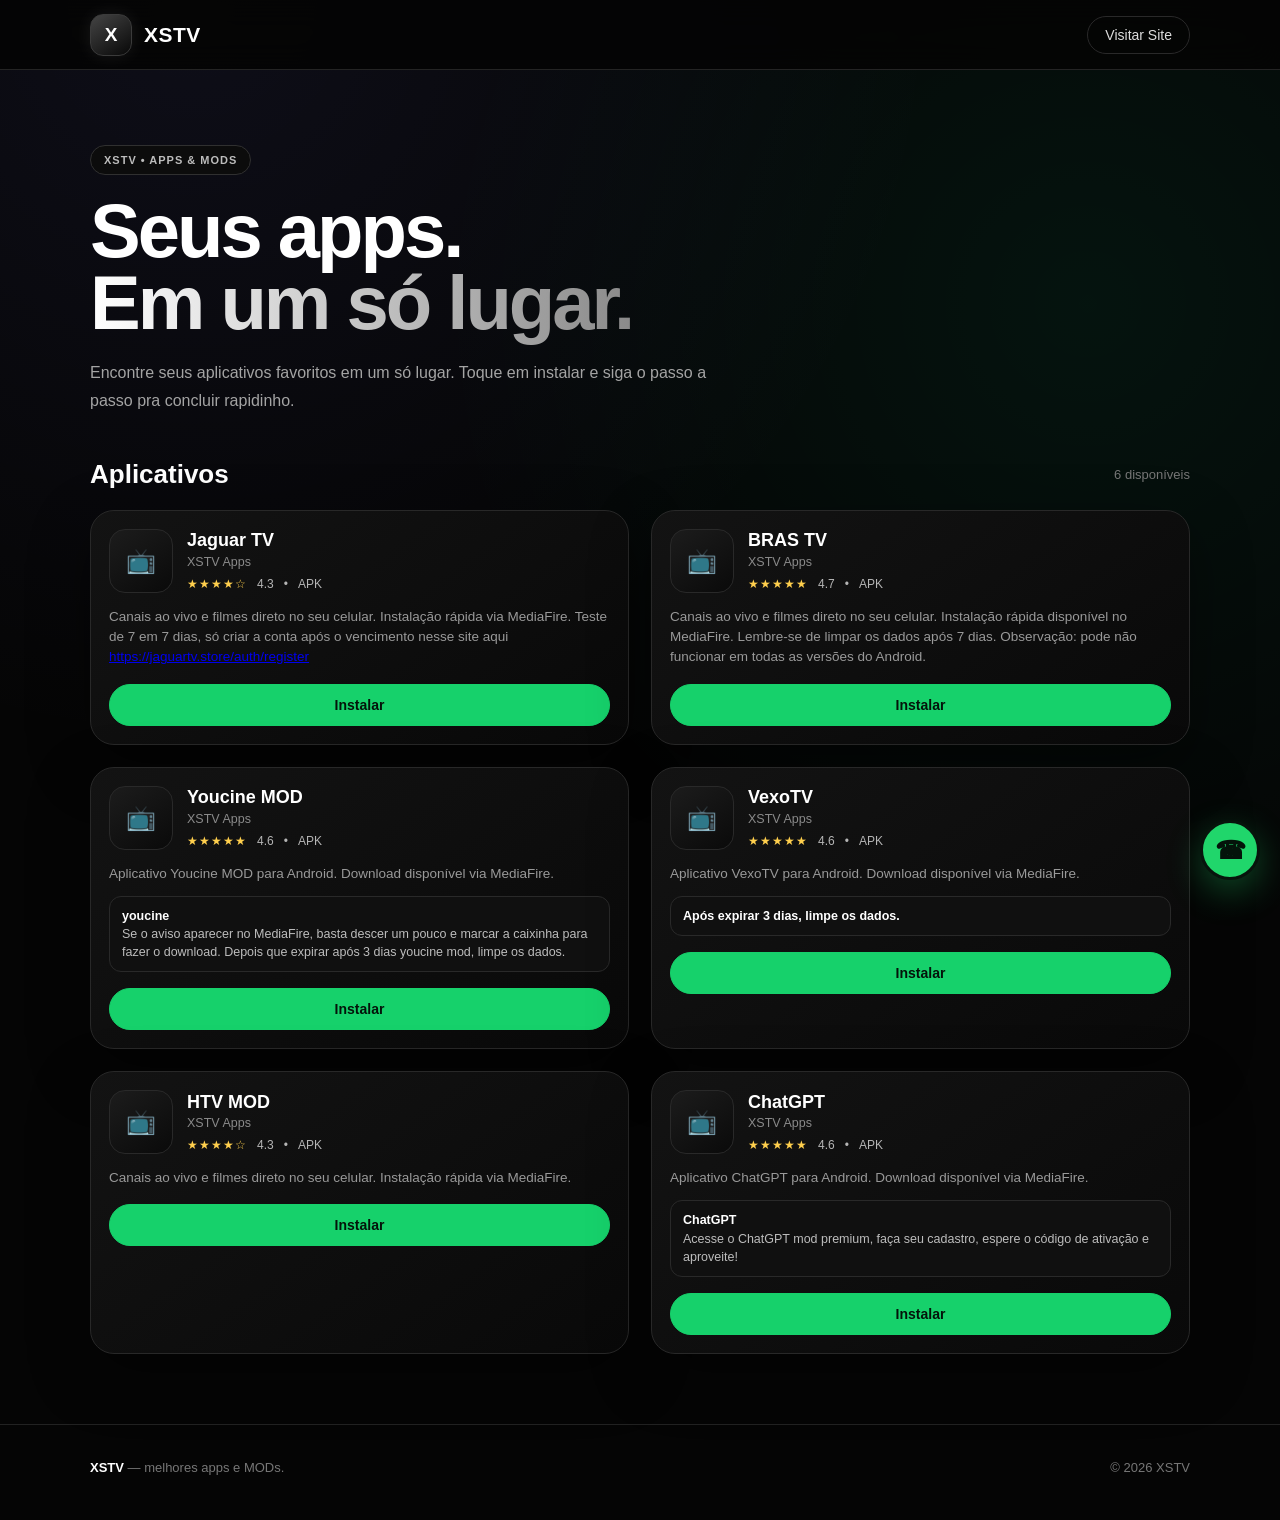
==== index.html @ 8e28c8f5 "Atualizar o index.html" ====
<!DOCTYPE html>
<html lang="pt-BR">
<head>
<meta charset="UTF-8">
<meta name="viewport" content="width=device-width, initial-scale=1.0">
<meta name="theme-color" content="#050505">
<title>XSTV - Apps</title>

<style>
*{
    margin:0;
    padding:0;
    box-sizing:border-box;
}

html{
    scroll-behavior:smooth;
}

body{
    font-family:-apple-system,"Segoe UI",Roboto,Arial,sans-serif;
    background:#050505;
    background-image:
        radial-gradient(circle at 15% 0%,rgba(120,120,255,.08),transparent 40%),
        radial-gradient(circle at 85% 20%,rgba(0,255,170,.06),transparent 40%);
    color:#fff;
    min-height:100vh;
}

/* HEADER */

header{
    position:sticky;
    top:0;
    z-index:1000;
    height:70px;
    background:rgba(5,5,5,.92);
    backdrop-filter:blur(15px);
    border-bottom:1px solid #242424;
}

.header-content{
    width:92%;
    max-width:1100px;
    height:100%;
    margin:auto;
    display:flex;
    align-items:center;
    justify-content:space-between;
}

.logo-area{
    display:flex;
    align-items:center;
    gap:12px;
    text-decoration:none;
    color:#fff;
}

.logo{
    width:42px;
    height:42px;
    border-radius:13px;
    background:linear-gradient(145deg,#444,#080808);
    border:1px solid #3b3b3b;
    display:flex;
    align-items:center;
    justify-content:center;
    font-size:19px;
    font-weight:bold;
    box-shadow:0 0 18px rgba(255,255,255,.08);
}

.logo-name{
    font-size:21px;
    font-weight:800;
    letter-spacing:.5px;
}

.menu-button{
    padding:10px 17px;
    border:1px solid #292929;
    border-radius:30px;
    color:#ddd;
    text-decoration:none;
    font-size:14px;
    transition:.25s;
}

.menu-button:hover{
    background:#fff;
    color:#000;
}

/* HERO */

.hero{
    width:92%;
    max-width:1100px;
    margin:auto;
    padding:75px 0 45px;
}

.badge{
    display:inline-block;
    padding:8px 13px;
    border-radius:30px;
    border:1px solid #303030;
    background:#0c0c0c;
    color:#bdbdbd;
    font-size:11px;
    font-weight:bold;
    letter-spacing:1px;
    text-transform:uppercase;
}

.hero h1{
    margin-top:20px;
    font-size:clamp(42px,8vw,76px);
    line-height:.95;
    letter-spacing:-3px;
}

.hero h1 span{
    background:linear-gradient(90deg,#fff,#8a8a8a);
    -webkit-background-clip:text;
    background-clip:text;
    color:transparent;
}

.hero p{
    margin-top:20px;
    max-width:650px;
    color:#a4a4a4;
    font-size:16px;
    line-height:1.7;
}

/* APPS */

.apps-section{
    width:92%;
    max-width:1100px;
    margin:auto;
    padding-bottom:70px;
}

.section-header{
    display:flex;
    align-items:center;
    justify-content:space-between;
    margin-bottom:20px;
}

.section-header h2{
    font-size:26px;
}

.section-header span{
    color:#777;
    font-size:13px;
}

.apps-grid{
    display:grid;
    grid-template-columns:repeat(2,minmax(0,1fr));
    gap:22px;
}

/* CARD */

.app-card{
    background:linear-gradient(145deg,#131313,#090909);
    border:1px solid #282828;
    border-radius:24px;
    padding:18px;
    box-shadow:0 20px 60px rgba(0,0,0,.4);
    transition:.25s;
}

.app-card:hover{
    transform:translateY(-6px);
    border-color:#4a4a4a;
    box-shadow:0 25px 70px rgba(0,0,0,.7);
}

.app-top{
    display:flex;
    gap:14px;
    align-items:center;
}

.app-icon{
    width:64px;
    height:64px;
    flex-shrink:0;
    border-radius:16px;
    overflow:hidden;
    background:linear-gradient(145deg,#1c1c1c,#0a0a0a);
    border:1px solid #292929;
    display:flex;
    align-items:center;
    justify-content:center;
}

.app-icon img{
    width:100%;
    height:100%;
    object-fit:cover;
    display:block;
}

.app-icon.broken img{
    display:none;
}

.app-icon .fallback{
    display:none;
    font-size:24px;
}

.app-icon.broken .fallback{
    display:flex;
}

.app-top-info{
    flex:1;
    min-width:0;
}

.app-name{
    font-size:18px;
    font-weight:800;
    line-height:1.2;
}

.app-dev{
    color:#8a8a8a;
    font-size:12.5px;
    margin-top:3px;
}

.app-meta{
    display:flex;
    align-items:center;
    gap:10px;
    margin-top:8px;
    font-size:12px;
    color:#b6b6b6;
}

.app-meta .stars{
    color:#ffcf4d;
    letter-spacing:1px;
}

.app-description{
    color:#999;
    font-size:13.5px;
    line-height:1.5;
    margin-top:14px;
}

.app-note{
    margin-top:12px;
    padding:10px 12px;
    border-radius:12px;
    background:#101010;
    border:1px solid #292929;
    color:#bdbdbd;
    font-size:12.5px;
    line-height:1.45;
}

.app-note strong{
    color:#fff;
}

/* BUTTON */

.buttons{
    display:flex;
    gap:10px;
    margin-top:16px;
}

.button{
    flex:1;
    display:flex;
    justify-content:center;
    align-items:center;
    padding:12px;
    border-radius:30px;
    border:1px solid #303030;
    background:#191919;
    color:white;
    font-size:14px;
    font-weight:bold;
    text-decoration:none;
    transition:.2s;
    cursor:pointer;
}

.button:hover{
    background:#292929;
}

.button.download{
    background:#16d16b;
    color:#04130a;
    border-color:#16d16b;
}

.button.download:hover{
    background:#22e37c;
}

/* MODAL */

.modal-overlay{
    position:fixed;
    inset:0;
    z-index:3000;
    background:rgba(0,0,0,.75);
    display:none;
    align-items:flex-end;
    justify-content:center;
    backdrop-filter:blur(4px);
}

.modal-overlay.open{
    display:flex;
}

.modal-box{
    width:100%;
    max-width:460px;
    background:linear-gradient(160deg,#161616,#0a0a0a);
    border:1px solid #2c2c2c;
    border-radius:24px 24px 0 0;
    padding:26px 22px 30px;
    animation:slideUp .3s ease;
}

@media(min-width:480px){
    .modal-overlay{
        align-items:center;
    }

    .modal-box{
        border-radius:24px;
    }
}

@keyframes slideUp{
    from{
        transform:translateY(40px);
        opacity:0;
    }

    to{
        transform:translateY(0);
        opacity:1;
    }
}

.modal-header{
    display:flex;
    align-items:center;
    gap:12px;
    margin-bottom:18px;
}

.modal-header .app-icon{
    width:46px;
    height:46px;
    border-radius:12px;
}

.modal-header h3{
    font-size:17px;
}

.modal-header p{
    font-size:12px;
    color:#888;
    margin-top:2px;
}

.steps{
    display:flex;
    flex-direction:column;
    gap:14px;
    margin-bottom:22px;
}

.step{
    display:flex;
    gap:12px;
    align-items:flex-start;
}

.step-num{
    width:26px;
    height:26px;
    border-radius:50%;
    background:#16d16b;
    color:#04130a;
    font-weight:800;
    font-size:13px;
    display:flex;
    align-items:center;
    justify-content:center;
    flex-shrink:0;
}

.step-text{
    font-size:13.5px;
    color:#cfcfcf;
    line-height:1.5;
}

.step-text strong{
    color:#fff;
}

.modal-note{
    margin:0 0 20px;
    padding:12px 14px;
    border-radius:14px;
    background:#111;
    border:1px solid #333;
    color:#cfcfcf;
    font-size:13px;
    line-height:1.5;
}

.modal-note strong{
    color:#fff;
}

.modal-buttons{
    display:flex;
    gap:10px;
}

.modal-buttons .button{
    padding:14px;
    font-size:14.5px;
}

.modal-buttons .cancel{
    background:transparent;
    border:1px solid #333;
    color:#aaa;
    flex:0 0 auto;
    padding:14px 20px;
}

/* FOOTER */

footer{
    border-top:1px solid #222;
    padding:35px 0 45px;
    color:#777;
    font-size:13px;
}

.footer-content{
    width:92%;
    max-width:1100px;
    margin:auto;
    display:flex;
    justify-content:space-between;
    gap:20px;
}

.footer-content strong{
    color:white;
}

/* WHATSAPP */

.whatsapp{
    position:fixed;
    right:20px;
    bottom:20px;
    width:60px;
    height:60px;
    border-radius:50%;
    background:#20d66b;
    color:#04130a;
    display:flex;
    align-items:center;
    justify-content:center;
    font-size:25px;
    font-weight:bold;
    text-decoration:none;
    border:3px solid #07140c;
    box-shadow:0 12px 35px rgba(32,214,107,.3);
    z-index:2000;
    transition:.25s;
}

.whatsapp:hover{
    transform:scale(1.1);
    background:#31e779;
}

/* MOBILE */

@media(max-width:700px){

    .header-content{
        width:94%;
    }

    .menu-button{
        display:none;
    }

    .hero{
        padding-top:50px;
    }

    .hero h1{
        font-size:48px;
        letter-spacing:-2px;
    }

    .apps-grid{
        grid-template-columns:1fr;
    }

    .app-card{
        border-radius:21px;
    }

    .footer-content{
        flex-direction:column;
    }

    .whatsapp{
        width:56px;
        height:56px;
        right:15px;
        bottom:15px;
    }
}
</style>
</head>

<body>

<header>

<div class="header-content">

<a href="https://xstvstream-media.github.io/" class="logo-area">
<div class="logo">X</div>
<div class="logo-name">XSTV</div>
</a>

<a href="https://xstvstream-media.github.io/" class="menu-button" target="_blank" rel="noopener">
Visitar Site
</a>

</div>

</header>


<section class="hero">

<div class="badge">
XSTV • Apps & MODs
</div>

<h1>
Seus apps.<br>
<span>Em um só lugar.</span>
</h1>

<p>
Encontre seus aplicativos favoritos em um só lugar.
Toque em instalar e siga o passo a passo pra concluir rapidinho.
</p>

</section>


<section class="apps-section" id="apps">

<div class="section-header">

<h2>Aplicativos</h2>

<span>6 disponíveis</span>

</div>


<div class="apps-grid">


<!-- JAGUAR TV -->

<article class="app-card">

<div class="app-top">

<div class="app-icon">

<img
src="https://i.postimg.cc/Fs29Ct7w/images.jpg"
alt="Jaguar TV"
referrerpolicy="no-referrer"
onerror="this.parentElement.classList.add('broken')">

<div class="fallback">📺</div>

</div>

<div class="app-top-info">

<div class="app-name">
Jaguar TV
</div>

<div class="app-dev">
XSTV Apps
</div>

<div class="app-meta">

<span class="stars">
★★★★☆
</span>

<span>4.3</span>
<span>•</span>
<span>APK</span>

</div>

</div>

</div>


<div class="app-description">
Canais ao vivo e filmes direto no seu celular.
Instalação rápida via MediaFire.

Teste de 7 em 7 dias, só criar a conta após o vencimento nesse site aqui

<a href="https://jaguartv.store/auth/register" target="_blank">https://jaguartv.store/auth/register</a>

</div>


<div class="buttons">

<button
class="button download"
onclick="abrirInstrucoes(
'Jaguar TV',
'https://i.postimg.cc/Fs29Ct7w/images.jpg',
'https://www.mediafire.com/file/kd8j4yhbb66cltp/Jaguar_tv.apk/file',
''
)">
Instalar
</button>

</div>

</article>



<!-- BRAS TV -->

<article class="app-card">

<div class="app-top">

<div class="app-icon">

<img
src="https://i.postimg.cc/Gp9nbq84/bras-tv-logo-png.png"
alt="BRAS TV"
referrerpolicy="no-referrer"
onerror="this.parentElement.classList.add('broken')">

<div class="fallback">📺</div>

</div>


<div class="app-top-info">

<div class="app-name">
BRAS TV
</div>

<div class="app-dev">
XSTV Apps
</div>

<div class="app-meta">

<span class="stars">
★★★★★
</span>

<span>4.7</span>
<span>•</span>
<span>APK</span>

</div>

</div>

</div>


<div class="app-description">
Canais ao vivo e filmes direto no seu celular.
Instalação rápida disponível no MediaFire. Lembre-se de limpar os dados após 7 dias. Observação: pode não funcionar em todas as versões do Android.
</div>


<div class="buttons">

<button
class="button download"
onclick="abrirInstrucoes(
'BRAS TV',
'https://i.postimg.cc/Gp9nbq84/bras-tv-logo-png.png',
'https://www.mediafire.com/file/w9s5rprp8lz4qaj/BRAS_TV.apk/file',
''
)">
Instalar
</button>

</div>

</article>



<!-- YOUCINE MOD -->

<article class="app-card">

<div class="app-top">

<div class="app-icon">

<img
src="https://i.postimg.cc/qBQX93CT/images-(1).jpg"
alt="Youcine MOD"
referrerpolicy="no-referrer"
onerror="this.parentElement.classList.add('broken')">

<div class="fallback">📺</div>

</div>


<div class="app-top-info">

<div class="app-name">
Youcine MOD
</div>

<div class="app-dev">
XSTV Apps
</div>

<div class="app-meta">

<span class="stars">
★★★★★
</span>

<span>4.6</span>
<span>•</span>
<span>APK</span>

</div>

</div>

</div>


<div class="app-description">
Aplicativo Youcine MOD para Android.
Download disponível via MediaFire.
</div>


<div class="app-note">

<strong>youcine</strong><br>

Se o aviso aparecer no MediaFire, basta descer um pouco e marcar a caixinha para fazer o download. Depois que expirar após 3 dias youcine mod, limpe os dados.


</div>


<div class="buttons">

<button
class="button download"
onclick="abrirInstrucoes(
'Youcine MOD',
'https://i.postimg.cc/qBQX93CT/images-(1).jpg',
'https://www.mediafire.com/file/k2jikvb9com6tic/youcine_mod.apk/file',
'Depois que expirar após 3 dias youcine mod, limpe os dados do app.'
)">
Instalar
</button>

</div>

</article>



<!-- VEXOTV -->

<article class="app-card">

<div class="app-top">

<div class="app-icon">

<img
src="https://i.postimg.cc/ZqFypG8h/unnamed.png"
alt="VexoTV"
referrerpolicy="no-referrer"
onerror="this.parentElement.classList.add('broken')">

<div class="fallback">📺</div>

</div>


<div class="app-top-info">

<div class="app-name">
VexoTV
</div>

<div class="app-dev">
XSTV Apps
</div>

<div class="app-meta">

<span class="stars">
★★★★★
</span>

<span>4.6</span>
<span>•</span>
<span>APK</span>

</div>

</div>

</div>


<div class="app-description">
Aplicativo VexoTV para Android.
Download disponível via MediaFire.
</div>


<div class="app-note">

<strong>Após expirar 3 dias, limpe os dados.</strong>

</div>


<div class="buttons">

<button
class="button download"
onclick="abrirInstrucoes(
'VexoTV',
'https://i.postimg.cc/ZqFypG8h/unnamed.png',
'https://www.mediafire.com/file/r96bstdf0qbf0uh/vexo_tv.apk/file',
'Após expirar 3 dias, limpe os dados do aplicativo para tentar utilizá-lo novamente.'
)">
Instalar
</button>

</div>

</article>



<!-- HTV MOD -->

<article class="app-card">

<div class="app-top">

<div class="app-icon">

<img
src="https://i.postimg.cc/Fz6Qhf5V/images-(3).jpg"
alt="HTV MOD"
referrerpolicy="no-referrer"
onerror="this.parentElement.classList.add('broken')">

<div class="fallback">📺</div>

</div>

<div class="app-top-info">

<div class="app-name">
HTV MOD
</div>

<div class="app-dev">
XSTV Apps
</div>

<div class="app-meta">

<span class="stars">
★★★★☆
</span>

<span>4.3</span>
<span>•</span>
<span>APK</span>

</div>

</div>

</div>


<div class="app-description">
Canais ao vivo e filmes direto no seu celular.
Instalação rápida via MediaFire.

  
</div>


<div class="buttons">

<button
class="button download"
onclick="abrirInstrucoes(
'HTV MOD',
'https://i.postimg.cc/Fz6Qhf5V/images-(3).jpg',
'https://www.mediafire.com/file/6s1i6f842q3rhzv/HTV_mod.apk/file',
''
)">
Instalar
</button>

</div>

</article>



<!-- ChatGPT -->

<article class="app-card">

<div class="app-top">

<div class="app-icon">

<img
src="https://i.postimg.cc/K89tWSKB/images.png"
alt="ChatGPT"
referrerpolicy="no-referrer"
onerror="this.parentElement.classList.add('broken')">

<div class="fallback">📺</div>

</div>


<div class="app-top-info">

<div class="app-name">
ChatGPT
</div>

<div class="app-dev">
XSTV Apps
</div>

<div class="app-meta">

<span class="stars">
★★★★★
</span>

<span>4.6</span>
<span>•</span>
<span>APK</span>

</div>

</div>

</div>


<div class="app-description">
Aplicativo ChatGPT para Android.
Download disponível via MediaFire.
</div>


<div class="app-note">

<strong>ChatGPT</strong><br>

Acesse o ChatGPT mod premium, faça seu cadastro, espere o código de ativação e aproveite!


</div>


<div class="buttons">

<button
class="button download"
onclick="abrirInstrucoes(
'ChatGPT',
'https://i.postimg.cc/K89tWSKB/images.png',
'https://www.mediafire.com/file/lzgvob7omm2vgm5/chat_gbt.apk/file',
'Lembre-se de aproveitar todas as vantagens do ChatGPT Premium!'
)">
Instalar
</button>

</div>

</article>



</div>

</section>


<footer>

<div class="footer-content">

<div>
<strong>XSTV</strong> — melhores apps e MODs.
</div>

<div>
© <span id="ano"></span> XSTV
</div>

</div>

</footer>


<a
class="whatsapp"
href="https://wa.me/5571991698042?text=Ol%C3%A1%20XSTV%2C%20quero%20falar%20com%20voc%C3%AA."
target="_blank"
rel="noopener"
aria-label="Falar com XSTV no WhatsApp">
☎
</a>



<!-- MODAL DE INSTALAÇÃO -->

<div class="modal-overlay" id="modal">

<div class="modal-box">

<div class="modal-header">

<div class="app-icon" id="modalIcon">

<img
id="modalImg"
src=""
alt=""
onerror="this.parentElement.classList.add('broken')">

<div class="fallback">📺</div>

</div>


<div>

<h3 id="modalName">
App
</h3>

<p>
Antes de baixar, siga os passos:
</p>

</div>

</div>


<div class="steps">


<!-- PASSO 1 -->

<div class="step">

<div class="step-num">
1
</div>

<div class="step-text">

Toque em <strong>"Baixar agora"</strong>
abaixo. O arquivo <strong>.apk</strong>
vai começar a baixar no MediaFire.

</div>

</div>



<!-- PASSO 2 -->

<div class="step">

<div class="step-num">
2
</div>

<div class="step-text">

Quando o download terminar,
abra o arquivo baixado
(na barra de notificações ou na pasta
<strong>Downloads</strong>).

</div>

</div>



<!-- PASSO 3 -->

<div class="step">

<div class="step-num">
3
</div>

<div class="step-text">

Se aparecer um aviso de segurança,
leia a mensagem com atenção e
verifique a origem do arquivo antes
de decidir se deseja instalar.

</div>

</div>


</div>


<div
class="modal-note"
id="modalNote"
style="display:none;">
</div>


<div class="modal-buttons">

<button
class="button cancel"
onclick="fecharInstrucoes()">
Cancelar
</button>


<a
class="button download"
id="modalLink"
href="#"
target="_blank"
rel="noopener noreferrer"
onclick="fecharInstrucoes()">
Baixar agora
</a>

</div>


</div>

</div>



<script>

document.getElementById("ano").textContent =
new Date().getFullYear();


function abrirInstrucoes(nome,icone,link,nota){

document.getElementById("modalName").textContent =
nome;

document.getElementById("modalImg").src =
icone;

document.getElementById("modalIcon")
.classList.remove("broken");

document.getElementById("modalLink").href =
link;


const modalNote =
document.getElementById("modalNote");


if(nota){

modalNote.innerHTML =
"<strong>Observação:</strong> " + nota;

modalNote.style.display =
"block";

}else{

modalNote.innerHTML = "";

modalNote.style.display =
"none";

}


document.getElementById("modal")
.classList.add("open");

}


function fecharInstrucoes(){

document.getElementById("modal")
.classList.remove("open");

}


document.getElementById("modal")
.addEventListener("click",function(e){

if(e.target === this){

fecharInstrucoes();

}

});

</script>

</body>
</html>
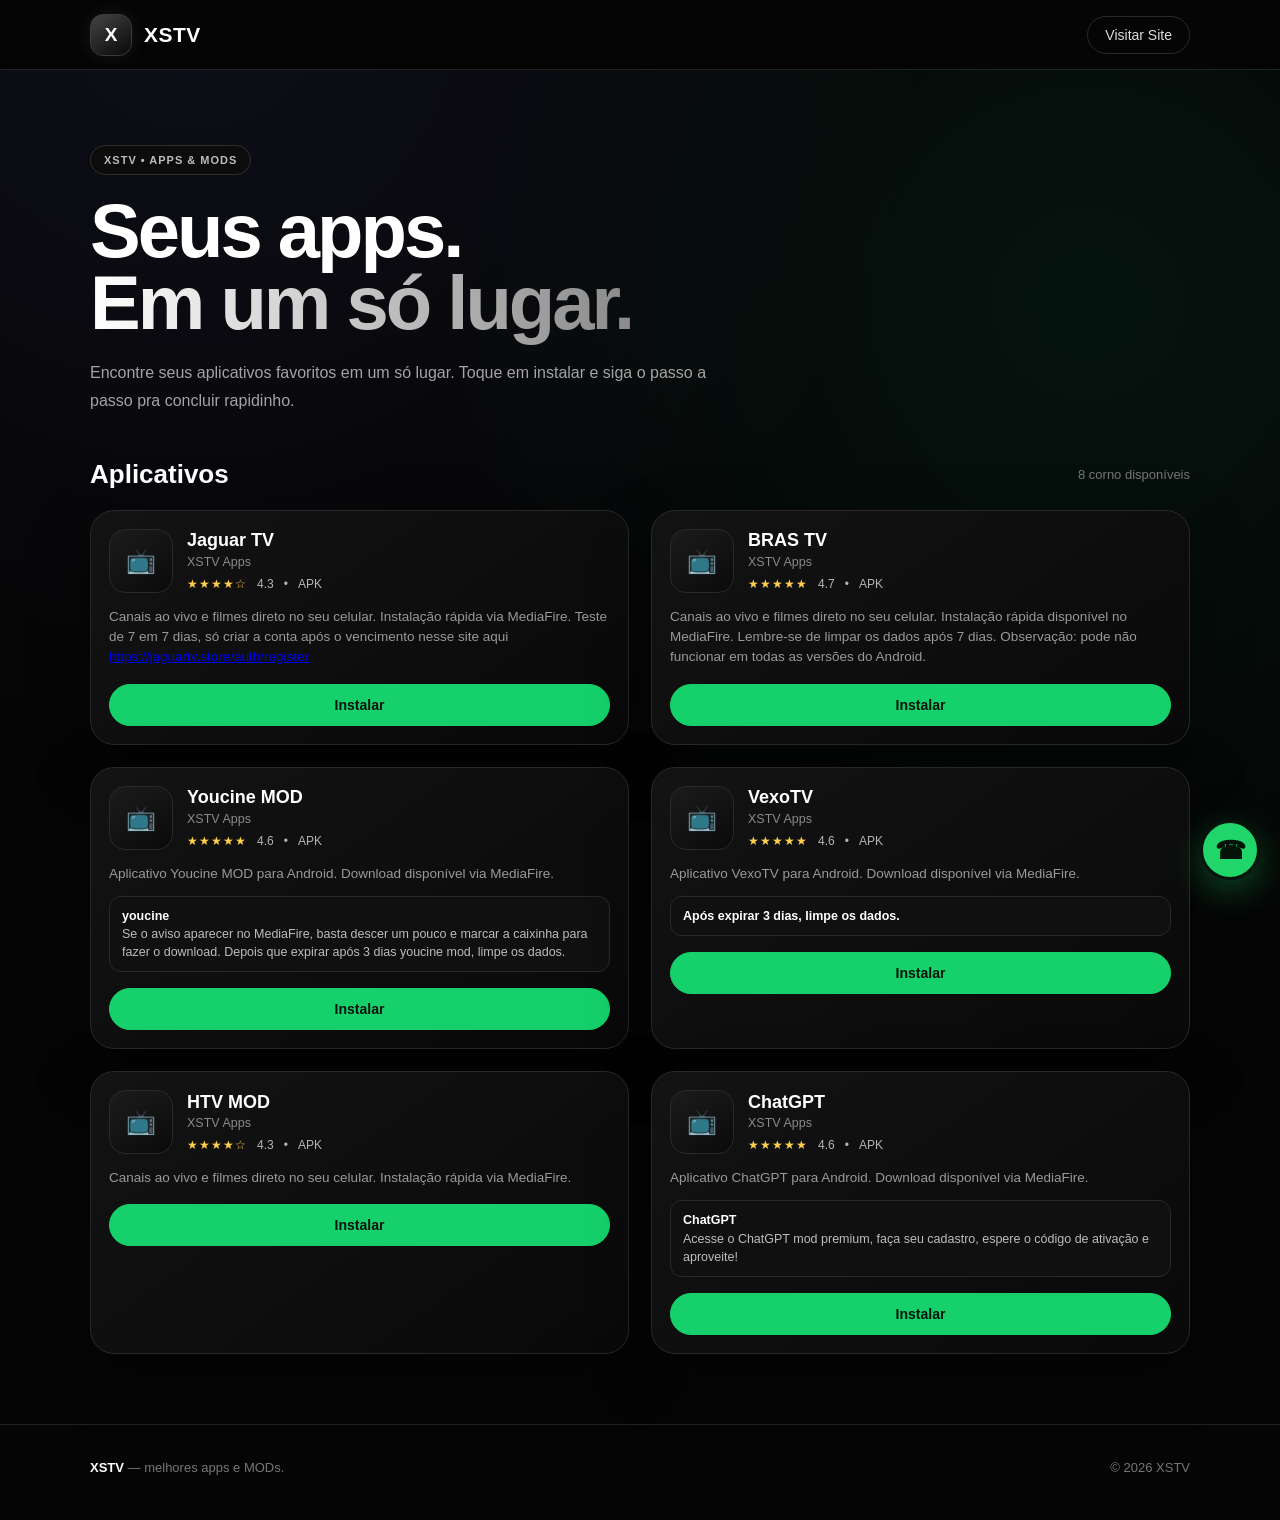
==== commit 0d9e9cd1: "update index.html" ====
--- a/index.html
+++ b/index.html
@@ -595,7 +595,7 @@
 
 <h2>Aplicativos</h2>
 
-<span>6 disponíveis</span>
+<span>8 corno disponíveis</span>
 
 </div>
 
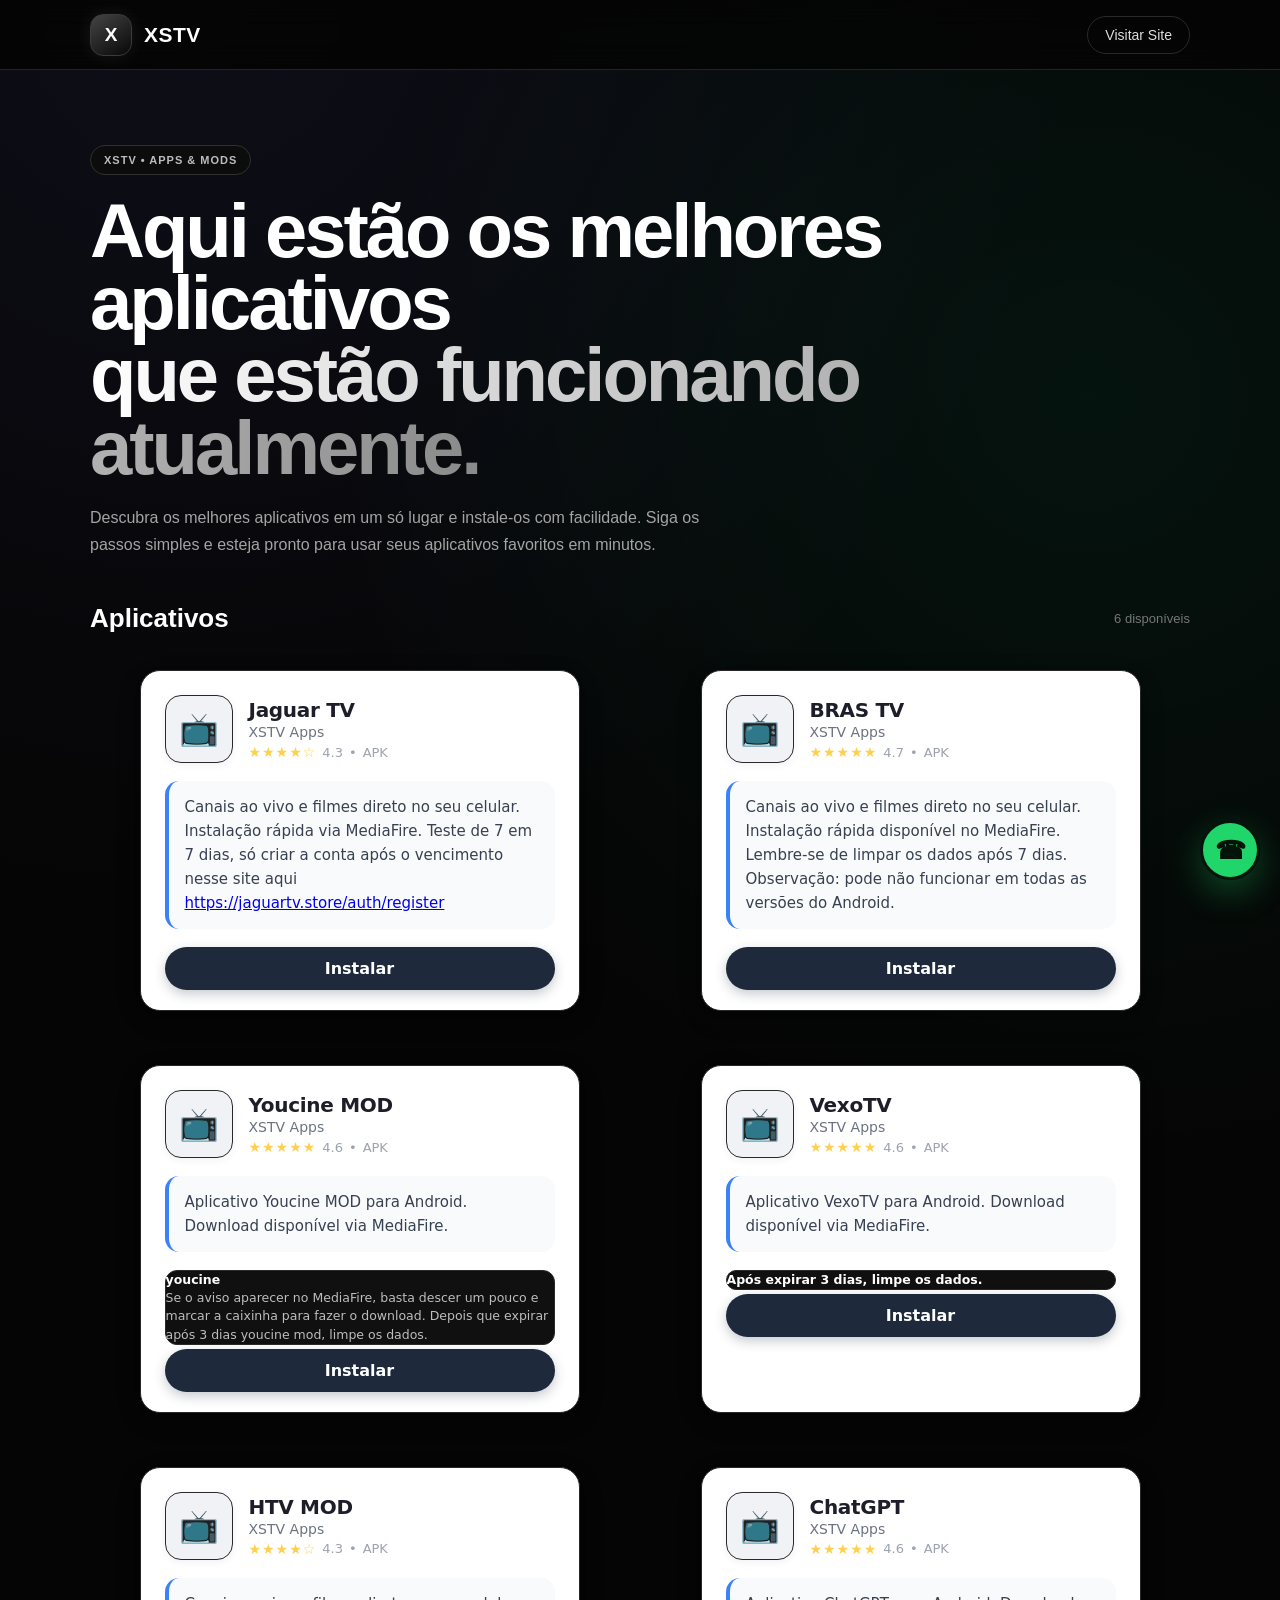
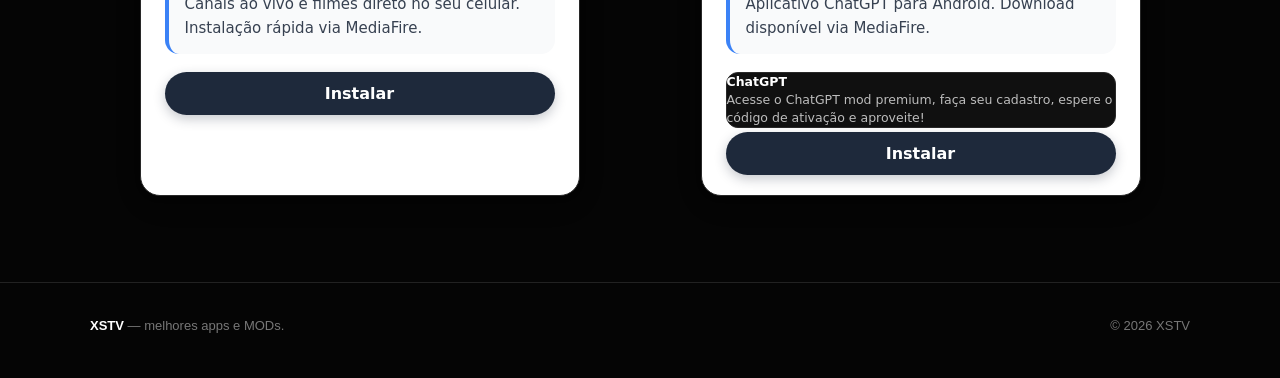
==== commit bdf8a915: "update index.html" ====
--- a/index.html
+++ b/index.html
@@ -577,13 +577,12 @@
 </div>
 
 <h1>
-Seus apps.<br>
-<span>Em um só lugar.</span>
+    Aqui estão os melhores aplicativos<br>
+<span>que estão funcionando atualmente.</span>
 </h1>
 
 <p>
-Encontre seus aplicativos favoritos em um só lugar.
-Toque em instalar e siga o passo a passo pra concluir rapidinho.
+Descubra os melhores aplicativos em um só lugar e instale-os com facilidade. Siga os passos simples e esteja pronto para usar seus aplicativos favoritos em minutos.
 </p>
 
 </section>
@@ -595,7 +594,7 @@
 
 <h2>Aplicativos</h2>
 
-<span>8 corno disponíveis</span>
+<span>6 disponíveis</span>
 
 </div>
 
@@ -909,73 +908,238 @@
 
 
 <!-- HTV MOD -->
+<style>
+  /* Reset de estilos básicos para consistência */
+  .app-card * {
+    box-sizing: border-box;
+    margin: 0;
+    padding: 0;
+  }
+
+  .app-card {
+    font-family: 'Segoe UI', Roboto, system-ui, -apple-system, sans-serif;
+    background: #ffffff;
+    border-radius: 20px;
+    box-shadow: 0 8px 30px rgba(0, 0, 0, 0.08), 0 2px 8px rgba(0, 0, 0, 0.04);
+    padding: 24px 24px 20px;
+    max-width: 440px;
+    width: 100%;
+    margin: 16px auto;
+    transition: transform 0.2s ease, box-shadow 0.2s ease;
+  }
+
+  .app-card:hover {
+    transform: translateY(-3px);
+    box-shadow: 0 16px 48px rgba(0, 0, 0, 0.10);
+  }
+
+  /* Topo: ícone + info */
+  .app-top {
+    display: flex;
+    align-items: center;
+    gap: 16px;
+    margin-bottom: 18px;
+  }
+
+  .app-icon {
+    position: relative;
+    flex-shrink: 0;
+    width: 68px;
+    height: 68px;
+    border-radius: 16px;
+    overflow: hidden;
+    background: #f0f2f5;
+    display: flex;
+    align-items: center;
+    justify-content: center;
+    box-shadow: 0 2px 8px rgba(0, 0, 0, 0.06);
+  }
+
+  .app-icon img {
+    width: 100%;
+    height: 100%;
+    object-fit: cover;
+    display: block;
+  }
+
+  .app-icon .fallback {
+    font-size: 32px;
+    line-height: 1;
+    color: #888;
+    display: none;
+  }
+
+  .app-icon.broken img {
+    display: none;
+  }
+  .app-icon.broken .fallback {
+    display: block;
+  }
+
+  .app-top-info {
+    display: flex;
+    flex-direction: column;
+    flex: 1;
+    min-width: 0;
+  }
+
+  .app-name {
+    font-size: 20px;
+    font-weight: 700;
+    color: #1e1e2a;
+    letter-spacing: -0.3px;
+    line-height: 1.2;
+    margin-bottom: 2px;
+  }
+
+  .app-dev {
+    font-size: 14px;
+    font-weight: 500;
+    color: #6b7280;
+    margin-bottom: 4px;
+  }
+
+  .app-meta {
+    display: flex;
+    align-items: center;
+    gap: 6px;
+    font-size: 13px;
+    color: #4b5563;
+  }
+
+  .stars {
+    color: #fbbf24;
+    letter-spacing: 0.5px;
+    font-size: 14px;
+  }
+
+  .app-meta span {
+    display: inline-flex;
+    align-items: center;
+  }
+
+  .app-meta span:not(.stars) {
+    color: #9ca3af;
+  }
+
+  /* Descrição */
+  .app-description {
+    font-size: 15px;
+    line-height: 1.6;
+    color: #374151;
+    background: #f9fafb;
+    padding: 14px 16px;
+    border-radius: 14px;
+    margin: 4px 0 18px 0;
+    border-left: 4px solid #3b82f6;
+  }
+
+  /* Botões */
+  .buttons {
+    display: flex;
+    gap: 12px;
+    margin-top: 4px;
+  }
+
+  .button {
+    flex: 1;
+    display: inline-flex;
+    align-items: center;
+    justify-content: center;
+    padding: 12px 20px;
+    border: none;
+    border-radius: 40px;
+    font-size: 16px;
+    font-weight: 600;
+    font-family: inherit;
+    cursor: pointer;
+    transition: all 0.2s ease;
+    background: #f3f4f6;
+    color: #1f2937;
+    box-shadow: 0 1px 2px rgba(0,0,0,0.02);
+  }
+
+  .button.download {
+    background: #1e293b;
+    color: white;
+    box-shadow: 0 4px 12px rgba(30, 41, 59, 0.25);
+  }
+
+  .button.download:hover {
+    background: #0f172a;
+    transform: scale(1.02);
+    box-shadow: 0 6px 20px rgba(30, 41, 59, 0.35);
+  }
+
+  .button.download:active {
+    transform: scale(0.97);
+  }
+
+  /* Ajuste para telas pequenas */
+  @media (max-width: 480px) {
+    .app-card {
+      padding: 18px 16px 16px;
+      border-radius: 16px;
+    }
+    .app-icon {
+      width: 56px;
+      height: 56px;
+    }
+    .app-name {
+      font-size: 18px;
+    }
+    .app-description {
+      font-size: 14px;
+      padding: 12px 14px;
+    }
+    .button {
+      font-size: 14px;
+      padding: 10px 16px;
+    }
+  }
+</style>
 
 <article class="app-card">
-
-<div class="app-top">
-
-<div class="app-icon">
-
-<img
-src="https://i.postimg.cc/Fz6Qhf5V/images-(3).jpg"
-alt="HTV MOD"
-referrerpolicy="no-referrer"
-onerror="this.parentElement.classList.add('broken')">
-
-<div class="fallback">📺</div>
-
-</div>
-
-<div class="app-top-info">
-
-<div class="app-name">
-HTV MOD
-</div>
-
-<div class="app-dev">
-XSTV Apps
-</div>
-
-<div class="app-meta">
-
-<span class="stars">
-★★★★☆
-</span>
-
-<span>4.3</span>
-<span>•</span>
-<span>APK</span>
-
-</div>
-
-</div>
-
-</div>
-
-
-<div class="app-description">
-Canais ao vivo e filmes direto no seu celular.
-Instalação rápida via MediaFire.
-
-  
-</div>
-
-
-<div class="buttons">
-
-<button
-class="button download"
-onclick="abrirInstrucoes(
-'HTV MOD',
-'https://i.postimg.cc/Fz6Qhf5V/images-(3).jpg',
-'https://www.mediafire.com/file/6s1i6f842q3rhzv/HTV_mod.apk/file',
-''
-)">
-Instalar
-</button>
-
-</div>
-
+  <div class="app-top">
+    <div class="app-icon">
+      <img
+        src="https://i.postimg.cc/Fz6Qhf5V/images-(3).jpg"
+        alt="HTV MOD"
+        referrerpolicy="no-referrer"
+        onerror="this.parentElement.classList.add('broken')"
+      >
+      <div class="fallback">📺</div>
+    </div>
+    <div class="app-top-info">
+      <div class="app-name">HTV MOD</div>
+      <div class="app-dev">XSTV Apps</div>
+      <div class="app-meta">
+        <span class="stars">★★★★☆</span>
+        <span>4.3</span>
+        <span>•</span>
+        <span>APK</span>
+      </div>
+    </div>
+  </div>
+
+  <div class="app-description">
+    Canais ao vivo e filmes direto no seu celular.
+    Instalação rápida via MediaFire.
+  </div>
+
+  <div class="buttons">
+    <button
+      class="button download"
+      onclick="abrirInstrucoes(
+        'Jaguar TV',
+        'https://i.postimg.cc/Fz6Qhf5V/images-(3).jpg',
+        'https://www.mediafire.com/file/6s1i6f842q3rhzv/HTV_mod.apk/file',
+        ''
+      )"
+    >
+      Instalar
+    </button>
+  </div>
 </article>
 
 
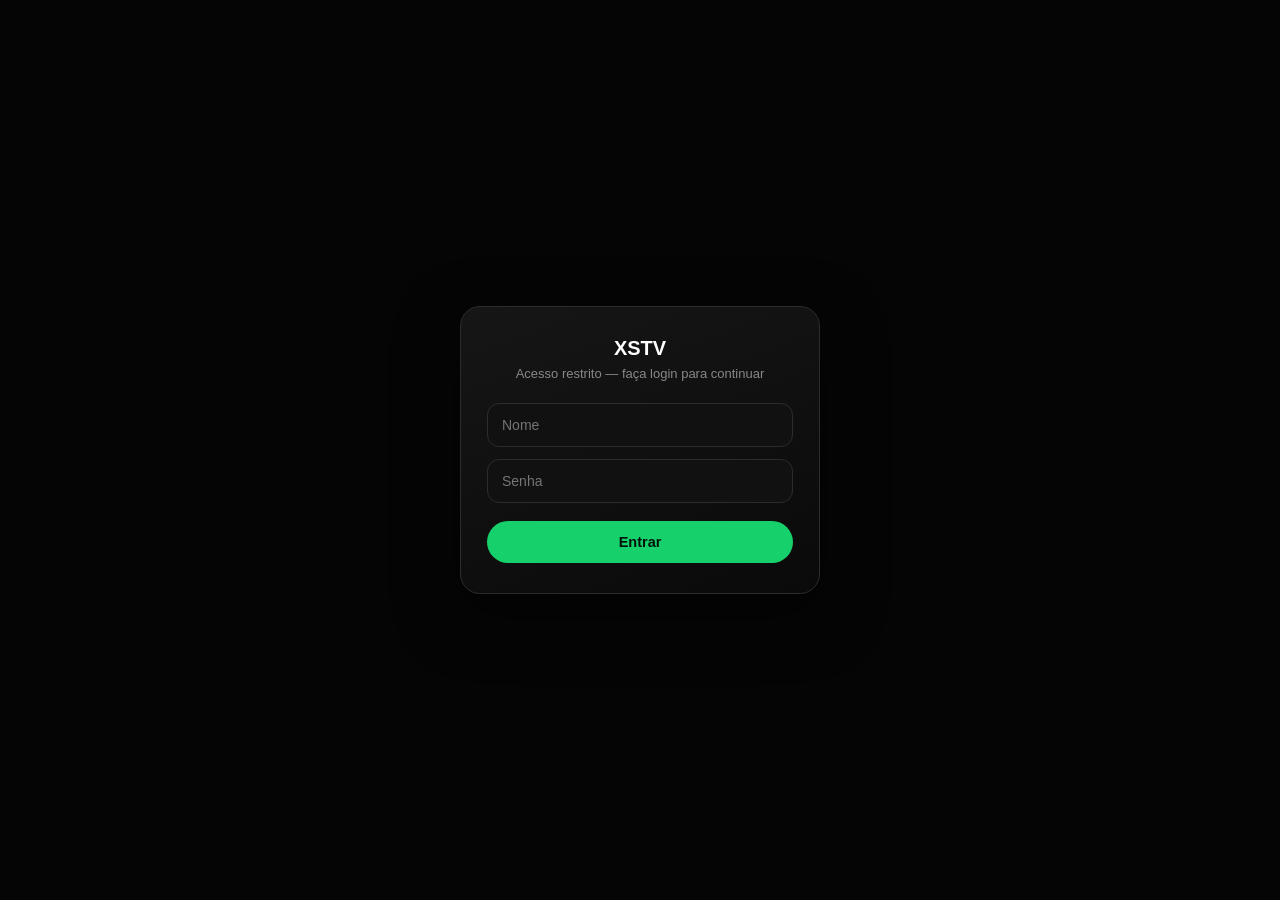
==== commit 1aee6be9: "update index.html" ====
--- a/index.html
+++ b/index.html
@@ -547,10 +547,109 @@
         bottom:15px;
     }
 }
+
+/* LOGIN */
+
+#login-overlay{
+    position:fixed;
+    inset:0;
+    z-index:5000;
+    background:#050505;
+    display:flex;
+    align-items:center;
+    justify-content:center;
+    padding:20px;
+}
+
+#login-box{
+    width:100%;
+    max-width:360px;
+    background:linear-gradient(160deg,#161616,#0a0a0a);
+    border:1px solid #2c2c2c;
+    border-radius:20px;
+    padding:30px 26px;
+    box-shadow:0 20px 60px rgba(0,0,0,.5);
+}
+
+#login-box h2{
+    color:#fff;
+    font-size:20px;
+    margin-bottom:6px;
+    text-align:center;
+}
+
+#login-box p{
+    color:#888;
+    font-size:13px;
+    text-align:center;
+    margin-bottom:22px;
+}
+
+#login-box input{
+    width:100%;
+    padding:13px 14px;
+    margin-bottom:12px;
+    border-radius:12px;
+    border:1px solid #2c2c2c;
+    background:#111;
+    color:#fff;
+    font-size:14px;
+    outline:none;
+}
+
+#login-box input:focus{
+    border-color:#16d16b;
+}
+
+#login-btn{
+    width:100%;
+    padding:13px;
+    border-radius:30px;
+    border:none;
+    background:#16d16b;
+    color:#04130a;
+    font-weight:800;
+    font-size:14.5px;
+    cursor:pointer;
+    margin-top:6px;
+}
+
+#login-btn:hover{
+    background:#22e37c;
+}
+
+#login-error{
+    color:#ff4d4d;
+    font-size:13px;
+    text-align:center;
+    margin-top:14px;
+    display:none;
+    line-height:1.5;
+}
+
+#login-box.locked input,
+#login-box.locked #login-btn{
+    opacity:.4;
+    pointer-events:none;
+}
 </style>
 </head>
 
 <body>
+
+<!-- TELA DE LOGIN -->
+<div id="login-overlay">
+  <div id="login-box">
+    <h2>XSTV</h2>
+    <p>Acesso restrito — faça login para continuar</p>
+    <input type="text" id="login-user" placeholder="Nome" autocomplete="off">
+    <input type="password" id="login-pass" placeholder="Senha">
+    <button id="login-btn" onclick="tentarLogin()">Entrar</button>
+    <div id="login-error"></div>
+  </div>
+</div>
+
+<div id="site-content" style="display:none;">
 
 <header>
 
@@ -908,196 +1007,6 @@
 
 
 <!-- HTV MOD -->
-<style>
-  /* Reset de estilos básicos para consistência */
-  .app-card * {
-    box-sizing: border-box;
-    margin: 0;
-    padding: 0;
-  }
-
-  .app-card {
-    font-family: 'Segoe UI', Roboto, system-ui, -apple-system, sans-serif;
-    background: #ffffff;
-    border-radius: 20px;
-    box-shadow: 0 8px 30px rgba(0, 0, 0, 0.08), 0 2px 8px rgba(0, 0, 0, 0.04);
-    padding: 24px 24px 20px;
-    max-width: 440px;
-    width: 100%;
-    margin: 16px auto;
-    transition: transform 0.2s ease, box-shadow 0.2s ease;
-  }
-
-  .app-card:hover {
-    transform: translateY(-3px);
-    box-shadow: 0 16px 48px rgba(0, 0, 0, 0.10);
-  }
-
-  /* Topo: ícone + info */
-  .app-top {
-    display: flex;
-    align-items: center;
-    gap: 16px;
-    margin-bottom: 18px;
-  }
-
-  .app-icon {
-    position: relative;
-    flex-shrink: 0;
-    width: 68px;
-    height: 68px;
-    border-radius: 16px;
-    overflow: hidden;
-    background: #f0f2f5;
-    display: flex;
-    align-items: center;
-    justify-content: center;
-    box-shadow: 0 2px 8px rgba(0, 0, 0, 0.06);
-  }
-
-  .app-icon img {
-    width: 100%;
-    height: 100%;
-    object-fit: cover;
-    display: block;
-  }
-
-  .app-icon .fallback {
-    font-size: 32px;
-    line-height: 1;
-    color: #888;
-    display: none;
-  }
-
-  .app-icon.broken img {
-    display: none;
-  }
-  .app-icon.broken .fallback {
-    display: block;
-  }
-
-  .app-top-info {
-    display: flex;
-    flex-direction: column;
-    flex: 1;
-    min-width: 0;
-  }
-
-  .app-name {
-    font-size: 20px;
-    font-weight: 700;
-    color: #1e1e2a;
-    letter-spacing: -0.3px;
-    line-height: 1.2;
-    margin-bottom: 2px;
-  }
-
-  .app-dev {
-    font-size: 14px;
-    font-weight: 500;
-    color: #6b7280;
-    margin-bottom: 4px;
-  }
-
-  .app-meta {
-    display: flex;
-    align-items: center;
-    gap: 6px;
-    font-size: 13px;
-    color: #4b5563;
-  }
-
-  .stars {
-    color: #fbbf24;
-    letter-spacing: 0.5px;
-    font-size: 14px;
-  }
-
-  .app-meta span {
-    display: inline-flex;
-    align-items: center;
-  }
-
-  .app-meta span:not(.stars) {
-    color: #9ca3af;
-  }
-
-  /* Descrição */
-  .app-description {
-    font-size: 15px;
-    line-height: 1.6;
-    color: #374151;
-    background: #f9fafb;
-    padding: 14px 16px;
-    border-radius: 14px;
-    margin: 4px 0 18px 0;
-    border-left: 4px solid #3b82f6;
-  }
-
-  /* Botões */
-  .buttons {
-    display: flex;
-    gap: 12px;
-    margin-top: 4px;
-  }
-
-  .button {
-    flex: 1;
-    display: inline-flex;
-    align-items: center;
-    justify-content: center;
-    padding: 12px 20px;
-    border: none;
-    border-radius: 40px;
-    font-size: 16px;
-    font-weight: 600;
-    font-family: inherit;
-    cursor: pointer;
-    transition: all 0.2s ease;
-    background: #f3f4f6;
-    color: #1f2937;
-    box-shadow: 0 1px 2px rgba(0,0,0,0.02);
-  }
-
-  .button.download {
-    background: #1e293b;
-    color: white;
-    box-shadow: 0 4px 12px rgba(30, 41, 59, 0.25);
-  }
-
-  .button.download:hover {
-    background: #0f172a;
-    transform: scale(1.02);
-    box-shadow: 0 6px 20px rgba(30, 41, 59, 0.35);
-  }
-
-  .button.download:active {
-    transform: scale(0.97);
-  }
-
-  /* Ajuste para telas pequenas */
-  @media (max-width: 480px) {
-    .app-card {
-      padding: 18px 16px 16px;
-      border-radius: 16px;
-    }
-    .app-icon {
-      width: 56px;
-      height: 56px;
-    }
-    .app-name {
-      font-size: 18px;
-    }
-    .app-description {
-      font-size: 14px;
-      padding: 12px 14px;
-    }
-    .button {
-      font-size: 14px;
-      padding: 10px 16px;
-    }
-  }
-</style>
 
 <article class="app-card">
   <div class="app-top">
@@ -1266,204 +1175,174 @@
 
 <div class="modal-header">
 
-<div class="app-icon" id="modalIcon">
-
-<img
-id="modalImg"
-src=""
-alt=""
-onerror="this.parentElement.classList.add('broken')">
-
+<div class="app-icon" id="modal-icon">
+<img id="modal-icon-img" src="" alt="" referrerpolicy="no-referrer" onerror="this.parentElement.classList.add('broken')">
 <div class="fallback">📺</div>
-
-</div>
-
+</div>
 
 <div>
-
-<h3 id="modalName">
-App
-</h3>
-
-<p>
-Antes de baixar, siga os passos:
-</p>
-
-</div>
-
-</div>
-
+<h3 id="modal-title"></h3>
+<p>Siga os passos para instalar</p>
+</div>
+
+</div>
 
 <div class="steps">
 
-
-<!-- PASSO 1 -->
-
 <div class="step">
-
-<div class="step-num">
-1
-</div>
-
-<div class="step-text">
-
-Toque em <strong>"Baixar agora"</strong>
-abaixo. O arquivo <strong>.apk</strong>
-vai começar a baixar no MediaFire.
-
-</div>
-
-</div>
-
-
-
-<!-- PASSO 2 -->
+<div class="step-num">1</div>
+<div class="step-text"><strong>Toque em "Baixar APK"</strong> para abrir o link de download no MediaFire.</div>
+</div>
 
 <div class="step">
-
-<div class="step-num">
-2
-</div>
-
-<div class="step-text">
-
-Quando o download terminar,
-abra o arquivo baixado
-(na barra de notificações ou na pasta
-<strong>Downloads</strong>).
-
-</div>
-
-</div>
-
-
-
-<!-- PASSO 3 -->
+<div class="step-num">2</div>
+<div class="step-text"><strong>Permita instalação de fontes desconhecidas</strong> nas configurações do seu Android, se solicitado.</div>
+</div>
 
 <div class="step">
-
-<div class="step-num">
-3
-</div>
-
-<div class="step-text">
-
-Se aparecer um aviso de segurança,
-leia a mensagem com atenção e
-verifique a origem do arquivo antes
-de decidir se deseja instalar.
-
-</div>
-
-</div>
-
-
-</div>
-
-
-<div
-class="modal-note"
-id="modalNote"
-style="display:none;">
-</div>
-
+<div class="step-num">3</div>
+<div class="step-text"><strong>Abra o arquivo baixado</strong> e toque em instalar.</div>
+</div>
+
+</div>
+
+<div class="modal-note" id="modal-note" style="display:none;">
+<strong>Observação:</strong> <span id="modal-note-text"></span>
+</div>
 
 <div class="modal-buttons">
-
-<button
-class="button cancel"
-onclick="fecharInstrucoes()">
-Cancelar
-</button>
-
-
-<a
-class="button download"
-id="modalLink"
-href="#"
-target="_blank"
-rel="noopener noreferrer"
-onclick="fecharInstrucoes()">
-Baixar agora
-</a>
-
-</div>
-
-
-</div>
-
-</div>
-
-
+<button class="button cancel" onclick="fecharModal()">Cancelar</button>
+<a class="button download" id="modal-download" href="#" target="_blank" rel="noopener">Baixar APK</a>
+</div>
+
+</div>
+
+</div>
+
+</div>
+<!-- fim #site-content -->
 
 <script>
-
-document.getElementById("ano").textContent =
-new Date().getFullYear();
-
-
-function abrirInstrucoes(nome,icone,link,nota){
-
-document.getElementById("modalName").textContent =
-nome;
-
-document.getElementById("modalImg").src =
-icone;
-
-document.getElementById("modalIcon")
-.classList.remove("broken");
-
-document.getElementById("modalLink").href =
-link;
-
-
-const modalNote =
-document.getElementById("modalNote");
-
-
-if(nota){
-
-modalNote.innerHTML =
-"<strong>Observação:</strong> " + nota;
-
-modalNote.style.display =
-"block";
-
-}else{
-
-modalNote.innerHTML = "";
-
-modalNote.style.display =
-"none";
-
-}
-
-
-document.getElementById("modal")
-.classList.add("open");
-
-}
-
-
-function fecharInstrucoes(){
-
-document.getElementById("modal")
-.classList.remove("open");
-
-}
-
-
-document.getElementById("modal")
-.addEventListener("click",function(e){
-
-if(e.target === this){
-
-fecharInstrucoes();
-
-}
-
-});
-
+document.getElementById('ano').textContent = new Date().getFullYear();
+
+function abrirInstrucoes(nome, icone, link, nota){
+    document.getElementById('modal-title').textContent = nome;
+    document.getElementById('modal-icon-img').src = icone;
+    document.getElementById('modal-icon-img').alt = nome;
+    document.getElementById('modal-icon').classList.remove('broken');
+    document.getElementById('modal-download').href = link;
+
+    var notaBox = document.getElementById('modal-note');
+    var notaTexto = document.getElementById('modal-note-text');
+
+    if(nota && nota.trim() !== ''){
+        notaTexto.textContent = nota;
+        notaBox.style.display = 'block';
+    } else {
+        notaBox.style.display = 'none';
+    }
+
+    document.getElementById('modal').classList.add('open');
+}
+
+function fecharModal(){
+    document.getElementById('modal').classList.remove('open');
+}
+</script>
+
+<!-- LOGIN -->
+<script>
+(function(){
+    // Memória de reserva, usada quando localStorage/sessionStorage
+    // não estiverem disponíveis (ex: Spck Editor, abrir via file://, modo privado).
+    var memoria = { tentativas: 0, bloqueado: false, logado: false };
+
+    function storageOk(store){
+        try{
+            store.setItem('__xstv_teste__','1');
+            store.removeItem('__xstv_teste__');
+            return true;
+        }catch(e){
+            return false;
+        }
+    }
+
+    var temLocal = (typeof localStorage !== 'undefined') && storageOk(localStorage);
+    var temSession = (typeof sessionStorage !== 'undefined') && storageOk(sessionStorage);
+
+    function getTentativas(){
+        if(temLocal) return parseInt(localStorage.getItem('xstv_tentativas') || '0', 10);
+        return memoria.tentativas;
+    }
+
+    function setTentativas(v){
+        if(temLocal) localStorage.setItem('xstv_tentativas', v);
+        memoria.tentativas = v;
+    }
+
+    function getBloqueado(){
+        if(temLocal) return localStorage.getItem('xstv_bloqueado') === '1';
+        return memoria.bloqueado;
+    }
+
+    function setBloqueado(v){
+        if(temLocal) localStorage.setItem('xstv_bloqueado', v ? '1' : '0');
+        memoria.bloqueado = v;
+    }
+
+    function getLogado(){
+        if(temSession) return sessionStorage.getItem('xstv_logado') === '1';
+        return memoria.logado;
+    }
+
+    function setLogado(v){
+        if(temSession) sessionStorage.setItem('xstv_logado', v ? '1' : '0');
+        memoria.logado = v;
+    }
+
+    var MAX_TENTATIVAS = 5;
+    var tentativas = getTentativas();
+    var bloqueado = getBloqueado();
+    var box = document.getElementById('login-box');
+    var erro = document.getElementById('login-error');
+
+    if(getLogado() && !bloqueado) liberarSite();
+    if(bloqueado) mostrarBloqueio();
+
+    function liberarSite(){
+        document.getElementById('login-overlay').style.display = 'none';
+        document.getElementById('site-content').style.display = 'block';
+    }
+
+    function mostrarBloqueio(){
+        box.classList.add('locked');
+        erro.style.display = 'block';
+        erro.innerHTML = 'Muitas tentativas incorretas.<br>Entre em contato com o dono do site.';
+    }
+
+    window.tentarLogin = function(){
+        if(bloqueado) return;
+        var nome = document.getElementById('login-user').value.trim().toLowerCase();
+        var senha = document.getElementById('login-pass').value.trim().toLowerCase();
+
+        if(nome === 'xstv' && senha === 'xstv'){
+            setLogado(true);
+            setTentativas(0);
+            liberarSite();
+        } else {
+            tentativas++;
+            setTentativas(tentativas);
+            if(tentativas >= MAX_TENTATIVAS){
+                setBloqueado(true);
+                bloqueado = true;
+                mostrarBloqueio();
+            } else {
+                erro.style.display = 'block';
+                erro.textContent = 'Nome ou senha incorretos. Tentativa ' + tentativas + ' de ' + MAX_TENTATIVAS + '.';
+            }
+        }
+    };
+})();
 </script>
 
 </body>
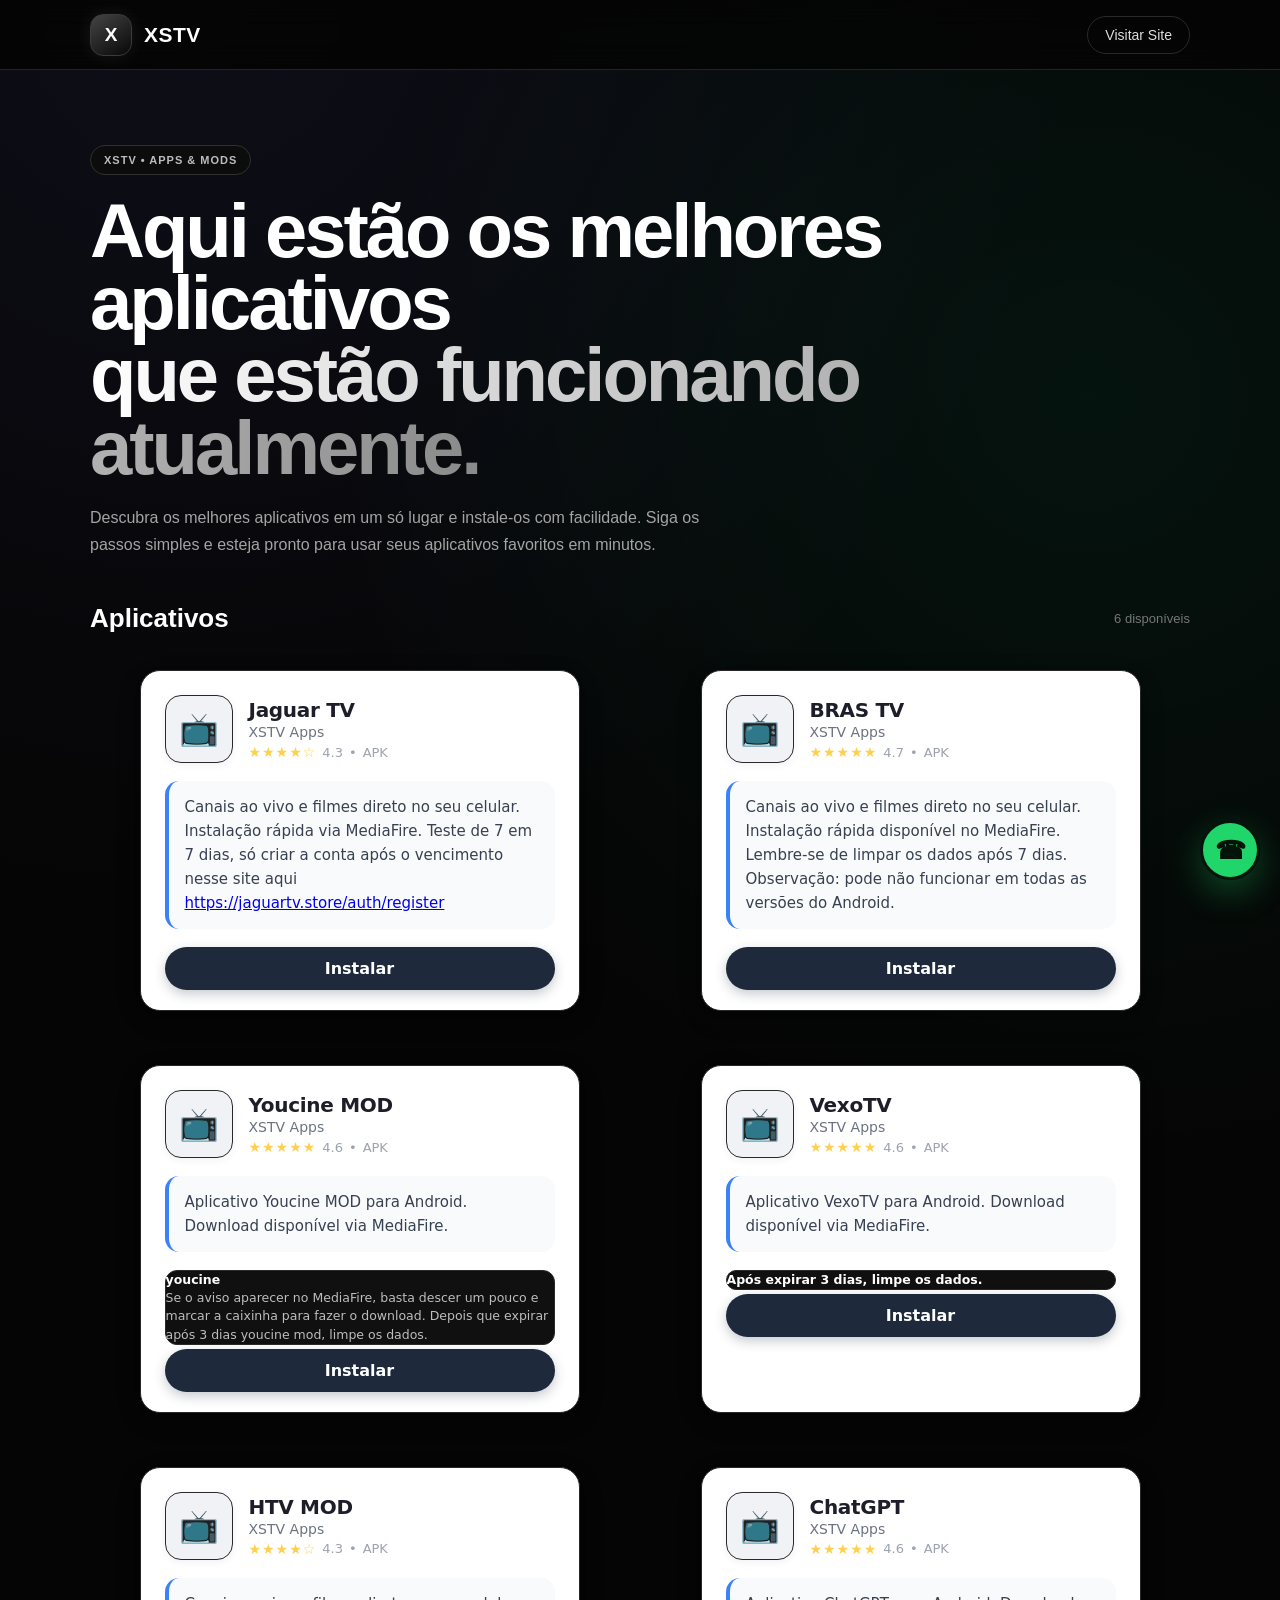
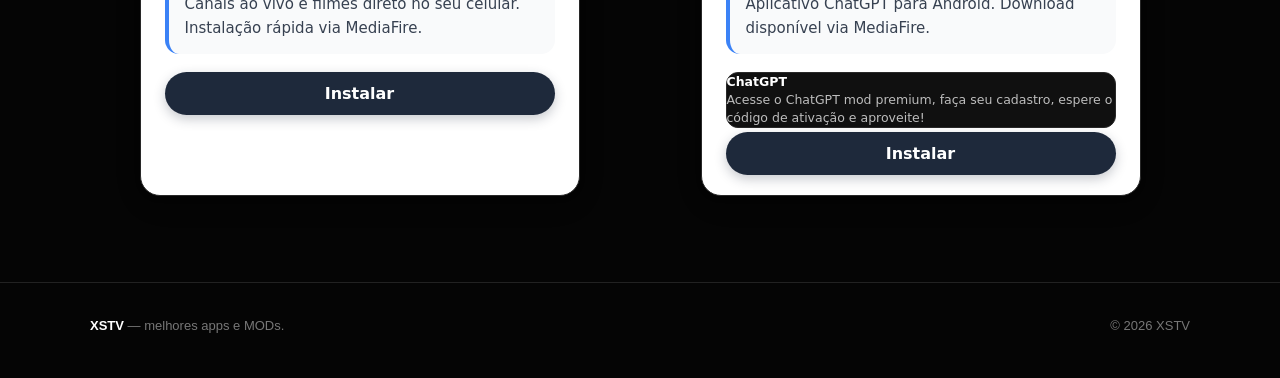
==== commit f5fe043a: "update index.html" ====
--- a/index.html
+++ b/index.html
@@ -547,109 +547,10 @@
         bottom:15px;
     }
 }
-
-/* LOGIN */
-
-#login-overlay{
-    position:fixed;
-    inset:0;
-    z-index:5000;
-    background:#050505;
-    display:flex;
-    align-items:center;
-    justify-content:center;
-    padding:20px;
-}
-
-#login-box{
-    width:100%;
-    max-width:360px;
-    background:linear-gradient(160deg,#161616,#0a0a0a);
-    border:1px solid #2c2c2c;
-    border-radius:20px;
-    padding:30px 26px;
-    box-shadow:0 20px 60px rgba(0,0,0,.5);
-}
-
-#login-box h2{
-    color:#fff;
-    font-size:20px;
-    margin-bottom:6px;
-    text-align:center;
-}
-
-#login-box p{
-    color:#888;
-    font-size:13px;
-    text-align:center;
-    margin-bottom:22px;
-}
-
-#login-box input{
-    width:100%;
-    padding:13px 14px;
-    margin-bottom:12px;
-    border-radius:12px;
-    border:1px solid #2c2c2c;
-    background:#111;
-    color:#fff;
-    font-size:14px;
-    outline:none;
-}
-
-#login-box input:focus{
-    border-color:#16d16b;
-}
-
-#login-btn{
-    width:100%;
-    padding:13px;
-    border-radius:30px;
-    border:none;
-    background:#16d16b;
-    color:#04130a;
-    font-weight:800;
-    font-size:14.5px;
-    cursor:pointer;
-    margin-top:6px;
-}
-
-#login-btn:hover{
-    background:#22e37c;
-}
-
-#login-error{
-    color:#ff4d4d;
-    font-size:13px;
-    text-align:center;
-    margin-top:14px;
-    display:none;
-    line-height:1.5;
-}
-
-#login-box.locked input,
-#login-box.locked #login-btn{
-    opacity:.4;
-    pointer-events:none;
-}
 </style>
 </head>
 
 <body>
-
-<!-- TELA DE LOGIN -->
-<div id="login-overlay">
-  <div id="login-box">
-    <h2>XSTV</h2>
-    <p>Acesso restrito — faça login para continuar</p>
-    <input type="text" id="login-user" placeholder="Nome" autocomplete="off">
-    <input type="password" id="login-pass" placeholder="Senha">
-    <button id="login-btn" onclick="tentarLogin()">Entrar</button>
-    <div id="login-error"></div>
-  </div>
-</div>
-
-<div id="site-content" style="display:none;">
 
 <header>
 
@@ -1007,6 +908,196 @@
 
 
 <!-- HTV MOD -->
+<style>
+  /* Reset de estilos básicos para consistência */
+  .app-card * {
+    box-sizing: border-box;
+    margin: 0;
+    padding: 0;
+  }
+
+  .app-card {
+    font-family: 'Segoe UI', Roboto, system-ui, -apple-system, sans-serif;
+    background: #ffffff;
+    border-radius: 20px;
+    box-shadow: 0 8px 30px rgba(0, 0, 0, 0.08), 0 2px 8px rgba(0, 0, 0, 0.04);
+    padding: 24px 24px 20px;
+    max-width: 440px;
+    width: 100%;
+    margin: 16px auto;
+    transition: transform 0.2s ease, box-shadow 0.2s ease;
+  }
+
+  .app-card:hover {
+    transform: translateY(-3px);
+    box-shadow: 0 16px 48px rgba(0, 0, 0, 0.10);
+  }
+
+  /* Topo: ícone + info */
+  .app-top {
+    display: flex;
+    align-items: center;
+    gap: 16px;
+    margin-bottom: 18px;
+  }
+
+  .app-icon {
+    position: relative;
+    flex-shrink: 0;
+    width: 68px;
+    height: 68px;
+    border-radius: 16px;
+    overflow: hidden;
+    background: #f0f2f5;
+    display: flex;
+    align-items: center;
+    justify-content: center;
+    box-shadow: 0 2px 8px rgba(0, 0, 0, 0.06);
+  }
+
+  .app-icon img {
+    width: 100%;
+    height: 100%;
+    object-fit: cover;
+    display: block;
+  }
+
+  .app-icon .fallback {
+    font-size: 32px;
+    line-height: 1;
+    color: #888;
+    display: none;
+  }
+
+  .app-icon.broken img {
+    display: none;
+  }
+  .app-icon.broken .fallback {
+    display: block;
+  }
+
+  .app-top-info {
+    display: flex;
+    flex-direction: column;
+    flex: 1;
+    min-width: 0;
+  }
+
+  .app-name {
+    font-size: 20px;
+    font-weight: 700;
+    color: #1e1e2a;
+    letter-spacing: -0.3px;
+    line-height: 1.2;
+    margin-bottom: 2px;
+  }
+
+  .app-dev {
+    font-size: 14px;
+    font-weight: 500;
+    color: #6b7280;
+    margin-bottom: 4px;
+  }
+
+  .app-meta {
+    display: flex;
+    align-items: center;
+    gap: 6px;
+    font-size: 13px;
+    color: #4b5563;
+  }
+
+  .stars {
+    color: #fbbf24;
+    letter-spacing: 0.5px;
+    font-size: 14px;
+  }
+
+  .app-meta span {
+    display: inline-flex;
+    align-items: center;
+  }
+
+  .app-meta span:not(.stars) {
+    color: #9ca3af;
+  }
+
+  /* Descrição */
+  .app-description {
+    font-size: 15px;
+    line-height: 1.6;
+    color: #374151;
+    background: #f9fafb;
+    padding: 14px 16px;
+    border-radius: 14px;
+    margin: 4px 0 18px 0;
+    border-left: 4px solid #3b82f6;
+  }
+
+  /* Botões */
+  .buttons {
+    display: flex;
+    gap: 12px;
+    margin-top: 4px;
+  }
+
+  .button {
+    flex: 1;
+    display: inline-flex;
+    align-items: center;
+    justify-content: center;
+    padding: 12px 20px;
+    border: none;
+    border-radius: 40px;
+    font-size: 16px;
+    font-weight: 600;
+    font-family: inherit;
+    cursor: pointer;
+    transition: all 0.2s ease;
+    background: #f3f4f6;
+    color: #1f2937;
+    box-shadow: 0 1px 2px rgba(0,0,0,0.02);
+  }
+
+  .button.download {
+    background: #1e293b;
+    color: white;
+    box-shadow: 0 4px 12px rgba(30, 41, 59, 0.25);
+  }
+
+  .button.download:hover {
+    background: #0f172a;
+    transform: scale(1.02);
+    box-shadow: 0 6px 20px rgba(30, 41, 59, 0.35);
+  }
+
+  .button.download:active {
+    transform: scale(0.97);
+  }
+
+  /* Ajuste para telas pequenas */
+  @media (max-width: 480px) {
+    .app-card {
+      padding: 18px 16px 16px;
+      border-radius: 16px;
+    }
+    .app-icon {
+      width: 56px;
+      height: 56px;
+    }
+    .app-name {
+      font-size: 18px;
+    }
+    .app-description {
+      font-size: 14px;
+      padding: 12px 14px;
+    }
+    .button {
+      font-size: 14px;
+      padding: 10px 16px;
+    }
+  }
+</style>
 
 <article class="app-card">
   <div class="app-top">
@@ -1175,175 +1266,205 @@
 
 <div class="modal-header">
 
-<div class="app-icon" id="modal-icon">
-<img id="modal-icon-img" src="" alt="" referrerpolicy="no-referrer" onerror="this.parentElement.classList.add('broken')">
+<div class="app-icon" id="modalIcon">
+
+<img
+id="modalImg"
+src=""
+alt=""
+onerror="this.parentElement.classList.add('broken')">
+
 <div class="fallback">📺</div>
-</div>
+
+</div>
+
 
 <div>
-<h3 id="modal-title"></h3>
-<p>Siga os passos para instalar</p>
-</div>
-
-</div>
+
+<h3 id="modalName">
+App
+</h3>
+
+<p>
+Antes de baixar, siga os passos:
+</p>
+
+</div>
+
+</div>
+
 
 <div class="steps">
 
+
+<!-- PASSO 1 -->
+
 <div class="step">
-<div class="step-num">1</div>
-<div class="step-text"><strong>Toque em "Baixar APK"</strong> para abrir o link de download no MediaFire.</div>
-</div>
+
+<div class="step-num">
+1
+</div>
+
+<div class="step-text">
+
+Toque em <strong>"Baixar agora"</strong>
+abaixo. O arquivo <strong>.apk</strong>
+vai começar a baixar no MediaFire.
+
+</div>
+
+</div>
+
+
+
+<!-- PASSO 2 -->
 
 <div class="step">
-<div class="step-num">2</div>
-<div class="step-text"><strong>Permita instalação de fontes desconhecidas</strong> nas configurações do seu Android, se solicitado.</div>
-</div>
+
+<div class="step-num">
+2
+</div>
+
+<div class="step-text">
+
+Quando o download terminar,
+abra o arquivo baixado
+(na barra de notificações ou na pasta
+<strong>Downloads</strong>).
+
+</div>
+
+</div>
+
+
+
+<!-- PASSO 3 -->
 
 <div class="step">
-<div class="step-num">3</div>
-<div class="step-text"><strong>Abra o arquivo baixado</strong> e toque em instalar.</div>
-</div>
-
-</div>
-
-<div class="modal-note" id="modal-note" style="display:none;">
-<strong>Observação:</strong> <span id="modal-note-text"></span>
-</div>
+
+<div class="step-num">
+3
+</div>
+
+<div class="step-text">
+
+Se aparecer um aviso de segurança,
+leia a mensagem com atenção e
+verifique a origem do arquivo antes
+de decidir se deseja instalar.
+
+</div>
+
+</div>
+
+
+</div>
+
+
+<div
+class="modal-note"
+id="modalNote"
+style="display:none;">
+</div>
+
 
 <div class="modal-buttons">
-<button class="button cancel" onclick="fecharModal()">Cancelar</button>
-<a class="button download" id="modal-download" href="#" target="_blank" rel="noopener">Baixar APK</a>
-</div>
-
-</div>
-
-</div>
-
-</div>
-<!-- fim #site-content -->
+
+<button
+class="button cancel"
+onclick="fecharInstrucoes()">
+Cancelar
+</button>
+
+
+<a
+class="button download"
+id="modalLink"
+href="#"
+target="_blank"
+rel="noopener noreferrer"
+onclick="fecharInstrucoes()">
+Baixar agora
+</a>
+
+</div>
+
+
+</div>
+
+</div>
+
+
 
 <script>
-document.getElementById('ano').textContent = new Date().getFullYear();
-
-function abrirInstrucoes(nome, icone, link, nota){
-    document.getElementById('modal-title').textContent = nome;
-    document.getElementById('modal-icon-img').src = icone;
-    document.getElementById('modal-icon-img').alt = nome;
-    document.getElementById('modal-icon').classList.remove('broken');
-    document.getElementById('modal-download').href = link;
-
-    var notaBox = document.getElementById('modal-note');
-    var notaTexto = document.getElementById('modal-note-text');
-
-    if(nota && nota.trim() !== ''){
-        notaTexto.textContent = nota;
-        notaBox.style.display = 'block';
-    } else {
-        notaBox.style.display = 'none';
-    }
-
-    document.getElementById('modal').classList.add('open');
-}
-
-function fecharModal(){
-    document.getElementById('modal').classList.remove('open');
-}
+
+document.getElementById("ano").textContent =
+new Date().getFullYear();
+
+
+function abrirInstrucoes(nome,icone,link,nota){
+
+document.getElementById("modalName").textContent =
+nome;
+
+document.getElementById("modalImg").src =
+icone;
+
+document.getElementById("modalIcon")
+.classList.remove("broken");
+
+document.getElementById("modalLink").href =
+link;
+
+
+const modalNote =
+document.getElementById("modalNote");
+
+
+if(nota){
+
+modalNote.innerHTML =
+"<strong>Observação:</strong> " + nota;
+
+modalNote.style.display =
+"block";
+
+}else{
+
+modalNote.innerHTML = "";
+
+modalNote.style.display =
+"none";
+
+}
+
+
+document.getElementById("modal")
+.classList.add("open");
+
+}
+
+
+function fecharInstrucoes(){
+
+document.getElementById("modal")
+.classList.remove("open");
+
+}
+
+
+document.getElementById("modal")
+.addEventListener("click",function(e){
+
+if(e.target === this){
+
+fecharInstrucoes();
+
+}
+
+});
+
 </script>
 
-<!-- LOGIN -->
-<script>
-(function(){
-    // Memória de reserva, usada quando localStorage/sessionStorage
-    // não estiverem disponíveis (ex: Spck Editor, abrir via file://, modo privado).
-    var memoria = { tentativas: 0, bloqueado: false, logado: false };
-
-    function storageOk(store){
-        try{
-            store.setItem('__xstv_teste__','1');
-            store.removeItem('__xstv_teste__');
-            return true;
-        }catch(e){
-            return false;
-        }
-    }
-
-    var temLocal = (typeof localStorage !== 'undefined') && storageOk(localStorage);
-    var temSession = (typeof sessionStorage !== 'undefined') && storageOk(sessionStorage);
-
-    function getTentativas(){
-        if(temLocal) return parseInt(localStorage.getItem('xstv_tentativas') || '0', 10);
-        return memoria.tentativas;
-    }
-
-    function setTentativas(v){
-        if(temLocal) localStorage.setItem('xstv_tentativas', v);
-        memoria.tentativas = v;
-    }
-
-    function getBloqueado(){
-        if(temLocal) return localStorage.getItem('xstv_bloqueado') === '1';
-        return memoria.bloqueado;
-    }
-
-    function setBloqueado(v){
-        if(temLocal) localStorage.setItem('xstv_bloqueado', v ? '1' : '0');
-        memoria.bloqueado = v;
-    }
-
-    function getLogado(){
-        if(temSession) return sessionStorage.getItem('xstv_logado') === '1';
-        return memoria.logado;
-    }
-
-    function setLogado(v){
-        if(temSession) sessionStorage.setItem('xstv_logado', v ? '1' : '0');
-        memoria.logado = v;
-    }
-
-    var MAX_TENTATIVAS = 5;
-    var tentativas = getTentativas();
-    var bloqueado = getBloqueado();
-    var box = document.getElementById('login-box');
-    var erro = document.getElementById('login-error');
-
-    if(getLogado() && !bloqueado) liberarSite();
-    if(bloqueado) mostrarBloqueio();
-
-    function liberarSite(){
-        document.getElementById('login-overlay').style.display = 'none';
-        document.getElementById('site-content').style.display = 'block';
-    }
-
-    function mostrarBloqueio(){
-        box.classList.add('locked');
-        erro.style.display = 'block';
-        erro.innerHTML = 'Muitas tentativas incorretas.<br>Entre em contato com o dono do site.';
-    }
-
-    window.tentarLogin = function(){
-        if(bloqueado) return;
-        var nome = document.getElementById('login-user').value.trim().toLowerCase();
-        var senha = document.getElementById('login-pass').value.trim().toLowerCase();
-
-        if(nome === 'xstv' && senha === 'xstv'){
-            setLogado(true);
-            setTentativas(0);
-            liberarSite();
-        } else {
-            tentativas++;
-            setTentativas(tentativas);
-            if(tentativas >= MAX_TENTATIVAS){
-                setBloqueado(true);
-                bloqueado = true;
-                mostrarBloqueio();
-            } else {
-                erro.style.display = 'block';
-                erro.textContent = 'Nome ou senha incorretos. Tentativa ' + tentativas + ' de ' + MAX_TENTATIVAS + '.';
-            }
-        }
-    };
-})();
-</script>
-
 </body>
-</html>
+</html>
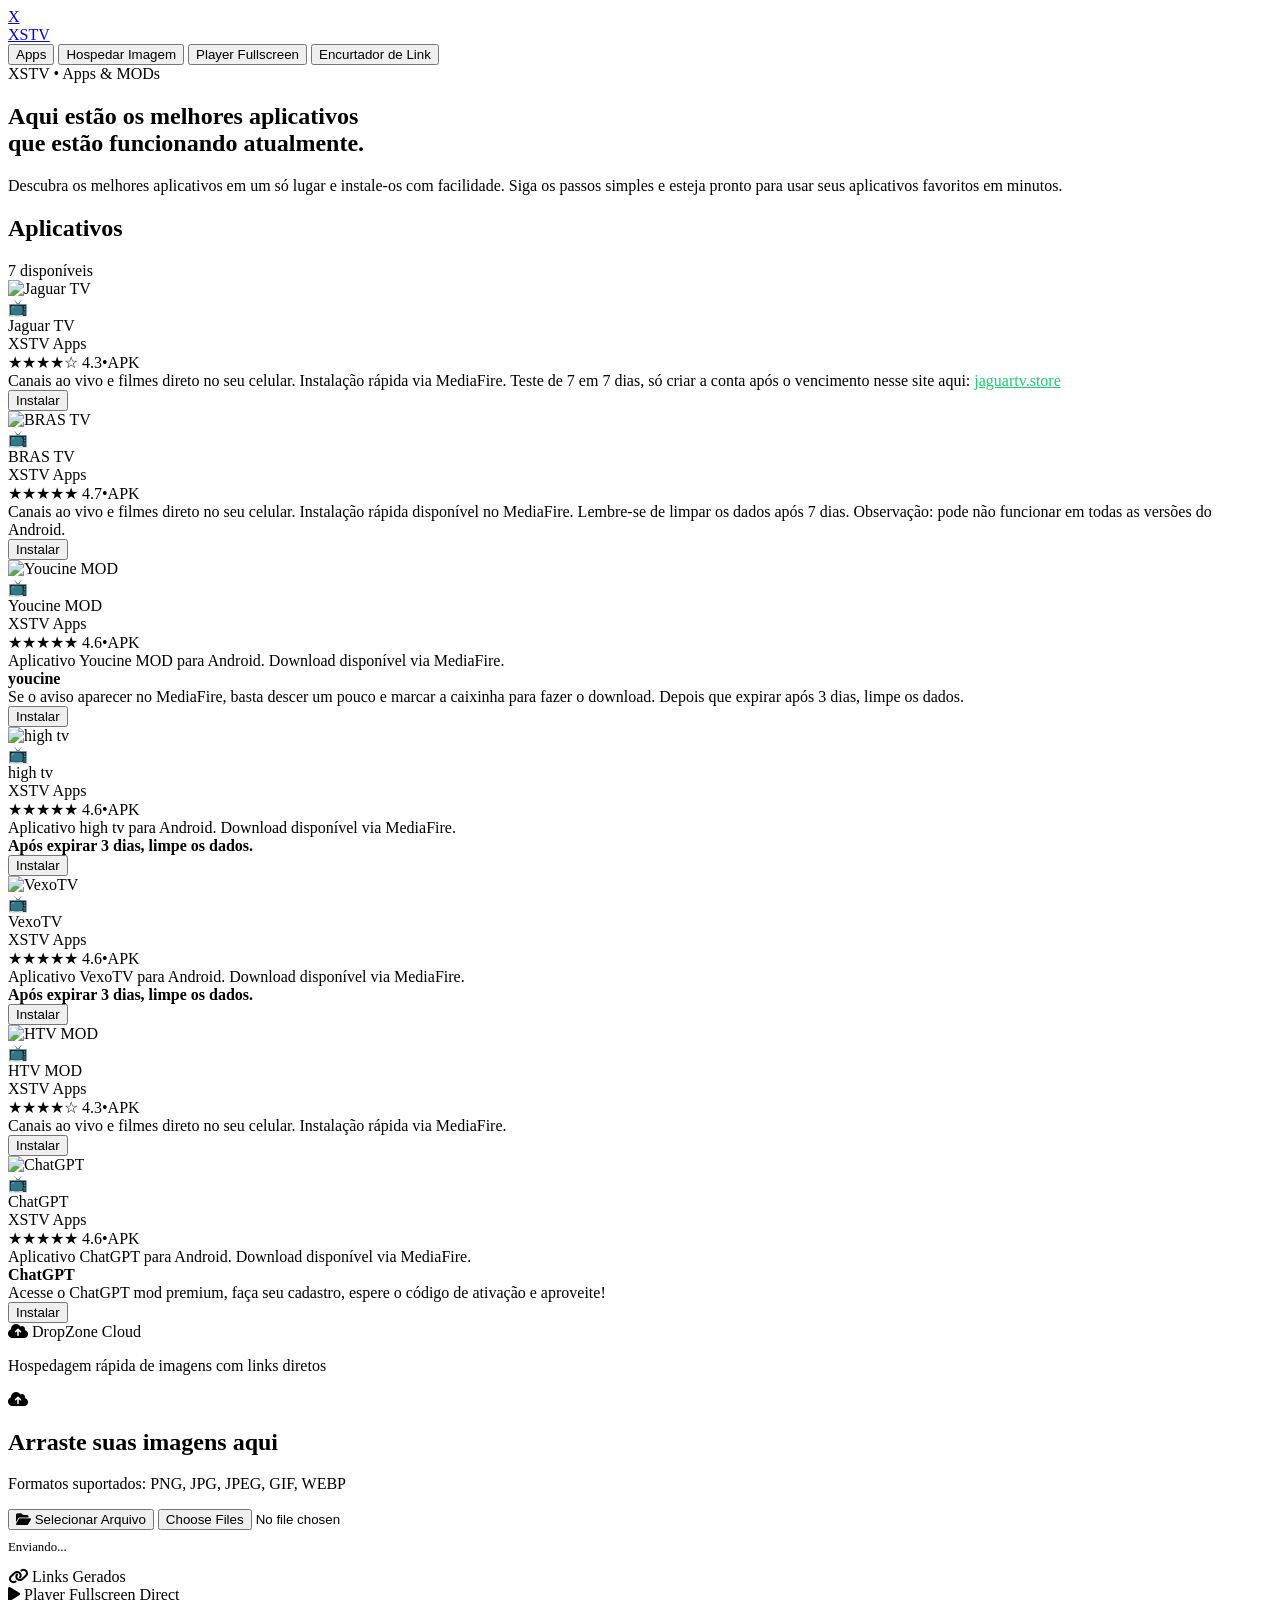
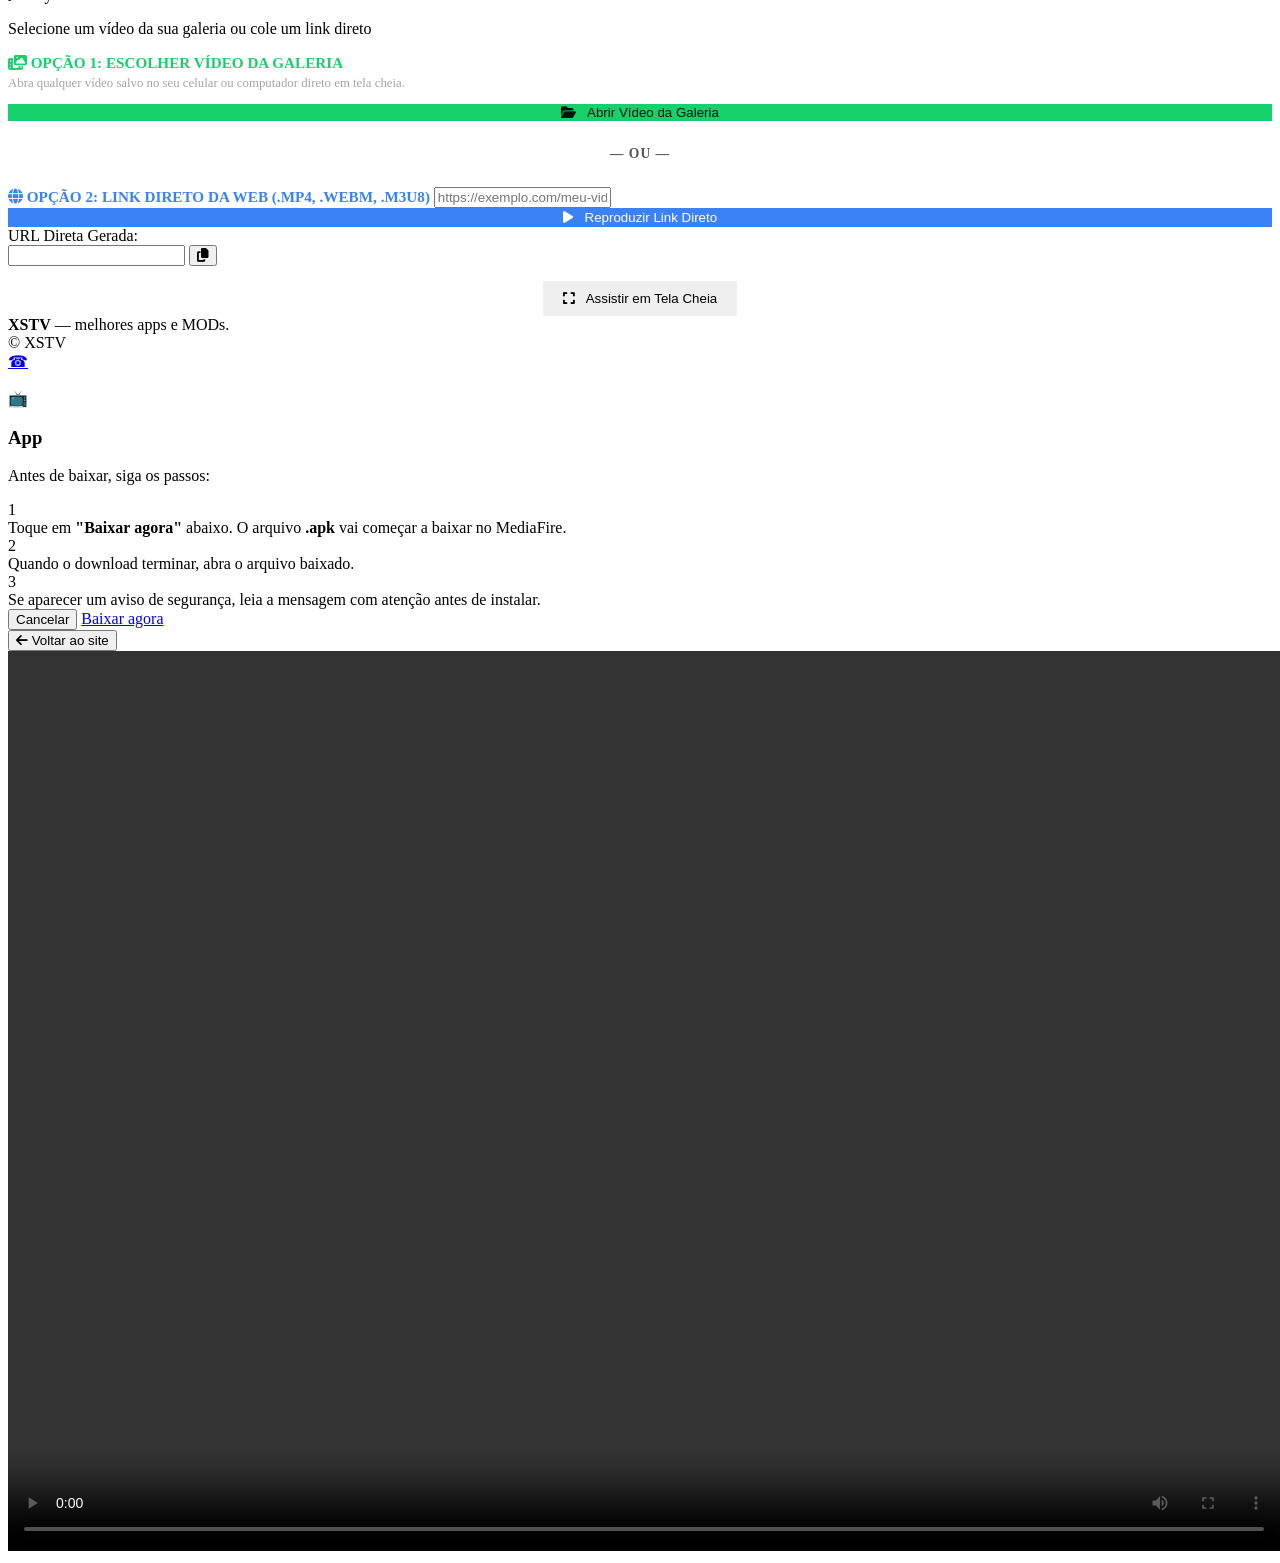
==== commit c72708f9: "Update print statement from 'Hello' to 'Goodbye'" ====
--- a/index.html
+++ b/index.html
@@ -1,1470 +1,353 @@
 <!DOCTYPE html>
 <html lang="pt-BR">
 <head>
-<meta charset="UTF-8">
-<meta name="viewport" content="width=device-width, initial-scale=1.0">
-<meta name="theme-color" content="#050505">
-<title>XSTV - Apps</title>
-
-<style>
-*{
-    margin:0;
-    padding:0;
-    box-sizing:border-box;
-}
-
-html{
-    scroll-behavior:smooth;
-}
-
-body{
-    font-family:-apple-system,"Segoe UI",Roboto,Arial,sans-serif;
-    background:#050505;
-    background-image:
-        radial-gradient(circle at 15% 0%,rgba(120,120,255,.08),transparent 40%),
-        radial-gradient(circle at 85% 20%,rgba(0,255,170,.06),transparent 40%);
-    color:#fff;
-    min-height:100vh;
-}
-
-/* HEADER */
-
-header{
-    position:sticky;
-    top:0;
-    z-index:1000;
-    height:70px;
-    background:rgba(5,5,5,.92);
-    backdrop-filter:blur(15px);
-    border-bottom:1px solid #242424;
-}
-
-.header-content{
-    width:92%;
-    max-width:1100px;
-    height:100%;
-    margin:auto;
-    display:flex;
-    align-items:center;
-    justify-content:space-between;
-}
-
-.logo-area{
-    display:flex;
-    align-items:center;
-    gap:12px;
-    text-decoration:none;
-    color:#fff;
-}
-
-.logo{
-    width:42px;
-    height:42px;
-    border-radius:13px;
-    background:linear-gradient(145deg,#444,#080808);
-    border:1px solid #3b3b3b;
-    display:flex;
-    align-items:center;
-    justify-content:center;
-    font-size:19px;
-    font-weight:bold;
-    box-shadow:0 0 18px rgba(255,255,255,.08);
-}
-
-.logo-name{
-    font-size:21px;
-    font-weight:800;
-    letter-spacing:.5px;
-}
-
-.menu-button{
-    padding:10px 17px;
-    border:1px solid #292929;
-    border-radius:30px;
-    color:#ddd;
-    text-decoration:none;
-    font-size:14px;
-    transition:.25s;
-}
-
-.menu-button:hover{
-    background:#fff;
-    color:#000;
-}
-
-/* HERO */
-
-.hero{
-    width:92%;
-    max-width:1100px;
-    margin:auto;
-    padding:75px 0 45px;
-}
-
-.badge{
-    display:inline-block;
-    padding:8px 13px;
-    border-radius:30px;
-    border:1px solid #303030;
-    background:#0c0c0c;
-    color:#bdbdbd;
-    font-size:11px;
-    font-weight:bold;
-    letter-spacing:1px;
-    text-transform:uppercase;
-}
-
-.hero h1{
-    margin-top:20px;
-    font-size:clamp(42px,8vw,76px);
-    line-height:.95;
-    letter-spacing:-3px;
-}
-
-.hero h1 span{
-    background:linear-gradient(90deg,#fff,#8a8a8a);
-    -webkit-background-clip:text;
-    background-clip:text;
-    color:transparent;
-}
-
-.hero p{
-    margin-top:20px;
-    max-width:650px;
-    color:#a4a4a4;
-    font-size:16px;
-    line-height:1.7;
-}
-
-/* APPS */
-
-.apps-section{
-    width:92%;
-    max-width:1100px;
-    margin:auto;
-    padding-bottom:70px;
-}
-
-.section-header{
-    display:flex;
-    align-items:center;
-    justify-content:space-between;
-    margin-bottom:20px;
-}
-
-.section-header h2{
-    font-size:26px;
-}
-
-.section-header span{
-    color:#777;
-    font-size:13px;
-}
-
-.apps-grid{
-    display:grid;
-    grid-template-columns:repeat(2,minmax(0,1fr));
-    gap:22px;
-}
-
-/* CARD */
-
-.app-card{
-    background:linear-gradient(145deg,#131313,#090909);
-    border:1px solid #282828;
-    border-radius:24px;
-    padding:18px;
-    box-shadow:0 20px 60px rgba(0,0,0,.4);
-    transition:.25s;
-}
-
-.app-card:hover{
-    transform:translateY(-6px);
-    border-color:#4a4a4a;
-    box-shadow:0 25px 70px rgba(0,0,0,.7);
-}
-
-.app-top{
-    display:flex;
-    gap:14px;
-    align-items:center;
-}
-
-.app-icon{
-    width:64px;
-    height:64px;
-    flex-shrink:0;
-    border-radius:16px;
-    overflow:hidden;
-    background:linear-gradient(145deg,#1c1c1c,#0a0a0a);
-    border:1px solid #292929;
-    display:flex;
-    align-items:center;
-    justify-content:center;
-}
-
-.app-icon img{
-    width:100%;
-    height:100%;
-    object-fit:cover;
-    display:block;
-}
-
-.app-icon.broken img{
-    display:none;
-}
-
-.app-icon .fallback{
-    display:none;
-    font-size:24px;
-}
-
-.app-icon.broken .fallback{
-    display:flex;
-}
-
-.app-top-info{
-    flex:1;
-    min-width:0;
-}
-
-.app-name{
-    font-size:18px;
-    font-weight:800;
-    line-height:1.2;
-}
-
-.app-dev{
-    color:#8a8a8a;
-    font-size:12.5px;
-    margin-top:3px;
-}
-
-.app-meta{
-    display:flex;
-    align-items:center;
-    gap:10px;
-    margin-top:8px;
-    font-size:12px;
-    color:#b6b6b6;
-}
-
-.app-meta .stars{
-    color:#ffcf4d;
-    letter-spacing:1px;
-}
-
-.app-description{
-    color:#999;
-    font-size:13.5px;
-    line-height:1.5;
-    margin-top:14px;
-}
-
-.app-note{
-    margin-top:12px;
-    padding:10px 12px;
-    border-radius:12px;
-    background:#101010;
-    border:1px solid #292929;
-    color:#bdbdbd;
-    font-size:12.5px;
-    line-height:1.45;
-}
-
-.app-note strong{
-    color:#fff;
-}
-
-/* BUTTON */
-
-.buttons{
-    display:flex;
-    gap:10px;
-    margin-top:16px;
-}
-
-.button{
-    flex:1;
-    display:flex;
-    justify-content:center;
-    align-items:center;
-    padding:12px;
-    border-radius:30px;
-    border:1px solid #303030;
-    background:#191919;
-    color:white;
-    font-size:14px;
-    font-weight:bold;
-    text-decoration:none;
-    transition:.2s;
-    cursor:pointer;
-}
-
-.button:hover{
-    background:#292929;
-}
-
-.button.download{
-    background:#16d16b;
-    color:#04130a;
-    border-color:#16d16b;
-}
-
-.button.download:hover{
-    background:#22e37c;
-}
-
-/* MODAL */
-
-.modal-overlay{
-    position:fixed;
-    inset:0;
-    z-index:3000;
-    background:rgba(0,0,0,.75);
-    display:none;
-    align-items:flex-end;
-    justify-content:center;
-    backdrop-filter:blur(4px);
-}
-
-.modal-overlay.open{
-    display:flex;
-}
-
-.modal-box{
-    width:100%;
-    max-width:460px;
-    background:linear-gradient(160deg,#161616,#0a0a0a);
-    border:1px solid #2c2c2c;
-    border-radius:24px 24px 0 0;
-    padding:26px 22px 30px;
-    animation:slideUp .3s ease;
-}
-
-@media(min-width:480px){
-    .modal-overlay{
-        align-items:center;
-    }
-
-    .modal-box{
-        border-radius:24px;
-    }
-}
-
-@keyframes slideUp{
-    from{
-        transform:translateY(40px);
-        opacity:0;
-    }
-
-    to{
-        transform:translateY(0);
-        opacity:1;
-    }
-}
-
-.modal-header{
-    display:flex;
-    align-items:center;
-    gap:12px;
-    margin-bottom:18px;
-}
-
-.modal-header .app-icon{
-    width:46px;
-    height:46px;
-    border-radius:12px;
-}
-
-.modal-header h3{
-    font-size:17px;
-}
-
-.modal-header p{
-    font-size:12px;
-    color:#888;
-    margin-top:2px;
-}
-
-.steps{
-    display:flex;
-    flex-direction:column;
-    gap:14px;
-    margin-bottom:22px;
-}
-
-.step{
-    display:flex;
-    gap:12px;
-    align-items:flex-start;
-}
-
-.step-num{
-    width:26px;
-    height:26px;
-    border-radius:50%;
-    background:#16d16b;
-    color:#04130a;
-    font-weight:800;
-    font-size:13px;
-    display:flex;
-    align-items:center;
-    justify-content:center;
-    flex-shrink:0;
-}
-
-.step-text{
-    font-size:13.5px;
-    color:#cfcfcf;
-    line-height:1.5;
-}
-
-.step-text strong{
-    color:#fff;
-}
-
-.modal-note{
-    margin:0 0 20px;
-    padding:12px 14px;
-    border-radius:14px;
-    background:#111;
-    border:1px solid #333;
-    color:#cfcfcf;
-    font-size:13px;
-    line-height:1.5;
-}
-
-.modal-note strong{
-    color:#fff;
-}
-
-.modal-buttons{
-    display:flex;
-    gap:10px;
-}
-
-.modal-buttons .button{
-    padding:14px;
-    font-size:14.5px;
-}
-
-.modal-buttons .cancel{
-    background:transparent;
-    border:1px solid #333;
-    color:#aaa;
-    flex:0 0 auto;
-    padding:14px 20px;
-}
-
-/* FOOTER */
-
-footer{
-    border-top:1px solid #222;
-    padding:35px 0 45px;
-    color:#777;
-    font-size:13px;
-}
-
-.footer-content{
-    width:92%;
-    max-width:1100px;
-    margin:auto;
-    display:flex;
-    justify-content:space-between;
-    gap:20px;
-}
-
-.footer-content strong{
-    color:white;
-}
-
-/* WHATSAPP */
-
-.whatsapp{
-    position:fixed;
-    right:20px;
-    bottom:20px;
-    width:60px;
-    height:60px;
-    border-radius:50%;
-    background:#20d66b;
-    color:#04130a;
-    display:flex;
-    align-items:center;
-    justify-content:center;
-    font-size:25px;
-    font-weight:bold;
-    text-decoration:none;
-    border:3px solid #07140c;
-    box-shadow:0 12px 35px rgba(32,214,107,.3);
-    z-index:2000;
-    transition:.25s;
-}
-
-.whatsapp:hover{
-    transform:scale(1.1);
-    background:#31e779;
-}
-
-/* MOBILE */
-
-@media(max-width:700px){
-
-    .header-content{
-        width:94%;
-    }
-
-    .menu-button{
-        display:none;
-    }
-
-    .hero{
-        padding-top:50px;
-    }
-
-    .hero h1{
-        font-size:48px;
-        letter-spacing:-2px;
-    }
-
-    .apps-grid{
-        grid-template-columns:1fr;
-    }
-
-    .app-card{
-        border-radius:21px;
-    }
-
-    .footer-content{
-        flex-direction:column;
-    }
-
-    .whatsapp{
-        width:56px;
-        height:56px;
-        right:15px;
-        bottom:15px;
-    }
-}
-</style>
+    <meta charset="UTF-8">
+    <meta name="viewport" content="width=device-width, initial-scale=1.0">
+    <meta name="theme-color" content="#050505">
+    <title>XSTV - Apps, Image Host & Fullscreen Player</title>
+
+    <!-- Fontes e Ícones -->
+    <link rel="preconnect" href="https://fonts.googleapis.com">
+    <link rel="preconnect" href="https://fonts.gstatic.com" crossorigin>
+    <link href="https://fonts.googleapis.com/css2?family=Plus+Jakarta+Sans:wght@400;500;600;700;800&display=swap" rel="stylesheet">
+    <link rel="stylesheet" href="https://cdnjs.cloudflare.com/ajax/libs/font-awesome/6.4.0/css/all.min.css">
+
+    <!-- Estilo Externo -->
+    <link rel="stylesheet" href="style.css">
 </head>
-
 <body>
 
-<header>
-
-<div class="header-content">
-
-<a href="https://xstvstream-media.github.io/" class="logo-area">
-<div class="logo">X</div>
-<div class="logo-name">XSTV</div>
-</a>
-
-<a href="https://xstvstream-media.github.io/" class="menu-button" target="_blank" rel="noopener">
-Visitar Site
-</a>
+<div id="site-wrapper">
+
+    <!-- CABEÇALHO -->
+    <header>
+        <div class="header-content">
+            <a href="#" class="logo-area" onclick="mostrarAba('apps'); return false;">
+                <div class="logo">X</div>
+                <div class="logo-name">XSTV</div>
+            </a>
+
+            <div class="nav-buttons">
+                <button id="btn-tab-apps" class="menu-button active" onclick="mostrarAba('apps')">Apps</button>
+                <button id="btn-tab-host" class="menu-button" onclick="mostrarAba('dropzone')">Hospedar Imagem</button>
+                <button id="btn-tab-video" class="menu-button" onclick="mostrarAba('video')">Player Fullscreen</button>
+                <button id="btn-tab-encurtador" class="menu-button" onclick="window.location.href='encurtador.html'">Encurtador de Link</button>
+            </div>
+        </div>
+    </header>
+
+    <!-- SEÇÃO APPS (XSTV) -->
+    <div id="secao-apps">
+        <section class="hero">
+            <div class="badge">XSTV • Apps & MODs</div>
+            <h1>Aqui estão os melhores aplicativos<br><span>que estão funcionando atualmente.</span></h1>
+            <p>Descubra os melhores aplicativos em um só lugar e instale-os com facilidade. Siga os passos simples e esteja pronto para usar seus aplicativos favoritos em minutos.</p>
+        </section>
+
+        <section class="apps-section" id="apps">
+            <div class="section-header">
+                <h2>Aplicativos</h2>
+                <span>7 disponíveis</span>
+            </div>
+
+            <div class="apps-grid">
+                <!-- JAGUAR TV -->
+                <article class="app-card">
+                    <div class="app-top">
+                        <div class="app-icon">
+                            <img src="https://i.postimg.cc/Fs29Ct7w/images.jpg" alt="Jaguar TV" referrerpolicy="no-referrer" onerror="this.parentElement.classList.add('broken')">
+                            <div class="fallback">📺</div>
+                        </div>
+                        <div class="app-top-info">
+                            <div class="app-name">Jaguar TV</div>
+                            <div class="app-dev">XSTV Apps</div>
+                            <div class="app-meta"><span class="stars">★★★★☆</span> <span>4.3</span>•<span>APK</span></div>
+                        </div>
+                    </div>
+                    <div class="app-description">
+                        Canais ao vivo e filmes direto no seu celular. Instalação rápida via MediaFire. Teste de 7 em 7 dias, só criar a conta após o vencimento nesse site aqui: <a href="https://jaguartv.store/auth/register" target="_blank" style="color: #16d16b;">jaguartv.store</a>
+                    </div>
+                    <div class="buttons">
+                        <button class="button download" onclick="abrirInstrucoes('Jaguar TV','https://i.postimg.cc/Fs29Ct7w/images.jpg','https://www.mediafire.com/file/kd8j4yhbb66cltp/Jaguar_tv.apk/file','')">Instalar</button>
+                    </div>
+                </article>
+
+                <!-- BRAS TV -->
+                <article class="app-card">
+                    <div class="app-top">
+                        <div class="app-icon">
+                            <img src="https://i.postimg.cc/Gp9nbq84/bras-tv-logo-png.png" alt="BRAS TV" referrerpolicy="no-referrer" onerror="this.parentElement.classList.add('broken')">
+                            <div class="fallback">📺</div>
+                        </div>
+                        <div class="app-top-info">
+                            <div class="app-name">BRAS TV</div>
+                            <div class="app-dev">XSTV Apps</div>
+                            <div class="app-meta"><span class="stars">★★★★★</span> <span>4.7</span>•<span>APK</span></div>
+                        </div>
+                    </div>
+                    <div class="app-description">
+                        Canais ao vivo e filmes direto no seu celular. Instalação rápida disponível no MediaFire. Lembre-se de limpar os dados após 7 dias. Observação: pode não funcionar em todas as versões do Android.
+                    </div>
+                    <div class="buttons">
+                        <button class="button download" onclick="abrirInstrucoes('BRAS TV','https://i.postimg.cc/Gp9nbq84/bras-tv-logo-png.png','https://www.mediafire.com/file/w9s5rprp8lz4qaj/BRAS_TV.apk/file','')">Instalar</button>
+                    </div>
+                </article>
+
+                <!-- YOUCINE MOD -->
+                <article class="app-card">
+                    <div class="app-top">
+                        <div class="app-icon">
+                            <img src="https://i.postimg.cc/qBQX93CT/images-(1).jpg" alt="Youcine MOD" referrerpolicy="no-referrer" onerror="this.parentElement.classList.add('broken')">
+                            <div class="fallback">📺</div>
+                        </div>
+                        <div class="app-top-info">
+                            <div class="app-name">Youcine MOD</div>
+                            <div class="app-dev">XSTV Apps</div>
+                            <div class="app-meta"><span class="stars">★★★★★</span> <span>4.6</span>•<span>APK</span></div>
+                        </div>
+                    </div>
+                    <div class="app-description">Aplicativo Youcine MOD para Android. Download disponível via MediaFire.</div>
+                    <div class="app-note">
+                        <strong>youcine</strong><br>Se o aviso aparecer no MediaFire, basta descer um pouco e marcar a caixinha para fazer o download. Depois que expirar após 3 dias, limpe os dados.
+                    </div>
+                    <div class="buttons">
+                        <button class="button download" onclick="abrirInstrucoes('Youcine MOD','https://i.postimg.cc/qBQX93CT/images-(1).jpg','https://www.mediafire.com/file/k2jikvb9com6tic/youcine_mod.apk/file','Depois que expirar após 3 dias youcine mod, limpe os dados do app.')">Instalar</button>
+                    </div>
+                </article>
+         
+                <!-- high tv -->
+                <article class="app-card">
+                    <div class="app-top">
+                        <div class="app-icon">
+                            <img src="https://i.postimg.cc/dVRc3GKB/Screenshot-20260910-132316-One-UI-Home.jpg" alt="high tv" referrerpolicy="no-referrer" onerror="this.parentElement.classList.add('broken')">
+                            <div class="fallback">📺</div>
+                        </div>
+                        <div class="app-top-info">
+                            <div class="app-name">high tv</div>
+                            <div class="app-dev">XSTV Apps</div>
+                            <div class="app-meta"><span class="stars">★★★★★</span> <span>4.6</span>•<span>APK</span></div>
+                        </div>
+                    </div>
+                    <div class="app-description">Aplicativo high tv para Android. Download disponível via MediaFire.</div>
+                    <div class="app-note"><strong>Após expirar 3 dias, limpe os dados.</strong></div>
+                    <div class="buttons">
+                        <button class="button download" onclick="abrirInstrucoes('high tv','https://i.postimg.cc/dVRc3GKB/Screenshot-20260910-132316-One-UI-Home.jpg','https://www.mediafire.com/file/46lmn7ln7rtn8ys/HighTV.apk/file','Após expirar 3 dias, limpe os dados do aplicativo para tentar utilizá-lo novamente.')">Instalar</button>
+                    </div>
+                </article>
+
+                <!-- VEXOTV -->
+                <article class="app-card">
+                    <div class="app-top">
+                        <div class="app-icon">
+                            <img src="https://i.postimg.cc/ZqFypG8h/unnamed.png" alt="VexoTV" referrerpolicy="no-referrer" onerror="this.parentElement.classList.add('broken')">
+                            <div class="fallback">📺</div>
+                        </div>
+                        <div class="app-top-info">
+                            <div class="app-name">VexoTV</div>
+                            <div class="app-dev">XSTV Apps</div>
+                            <div class="app-meta"><span class="stars">★★★★★</span> <span>4.6</span>•<span>APK</span></div>
+                        </div>
+                    </div>
+                    <div class="app-description">Aplicativo VexoTV para Android. Download disponível via MediaFire.</div>
+                    <div class="app-note"><strong>Após expirar 3 dias, limpe os dados.</strong></div>
+                    <div class="buttons">
+                        <button class="button download" onclick="abrirInstrucoes('VexoTV','https://i.postimg.cc/ZqFypG8h/unnamed.png','https://www.mediafire.com/file/r96bstdf0qbf0uh/vexo_tv.apk/file','Após expirar 3 dias, limpe os dados do aplicativo para tentar utilizá-lo novamente.')">Instalar</button>
+                    </div>
+                </article>
+
+                <!-- HTV MOD -->
+                <article class="app-card">
+                    <div class="app-top">
+                        <div class="app-icon">
+                            <img src="https://i.postimg.cc/Fz6Qhf5V/images-(3).jpg" alt="HTV MOD" referrerpolicy="no-referrer" onerror="this.parentElement.classList.add('broken')">
+                            <div class="fallback">📺</div>
+                        </div>
+                        <div class="app-top-info">
+                            <div class="app-name">HTV MOD</div>
+                            <div class="app-dev">XSTV Apps</div>
+                            <div class="app-meta"><span class="stars">★★★★☆</span> <span>4.3</span>•<span>APK</span></div>
+                        </div>
+                    </div>
+                    <div class="app-description">Canais ao vivo e filmes direto no seu celular. Instalação rápida via MediaFire.</div>
+                    <div class="buttons">
+                        <button class="button download" onclick="abrirInstrucoes('HTV MOD','https://i.postimg.cc/Fz6Qhf5V/images-(3).jpg','https://www.mediafire.com/file/6s1i6f842q3rhzv/HTV_mod.apk/file','')">Instalar</button>
+                    </div>
+                </article>
+
+                <!-- ChatGPT -->
+                <article class="app-card">
+                    <div class="app-top">
+                        <div class="app-icon">
+                            <img src="https://i.postimg.cc/K89tWSKB/images.png" alt="ChatGPT" referrerpolicy="no-referrer" onerror="this.parentElement.classList.add('broken')">
+                            <div class="fallback">📺</div>
+                        </div>
+                        <div class="app-top-info">
+                            <div class="app-name">ChatGPT</div>
+                            <div class="app-dev">XSTV Apps</div>
+                            <div class="app-meta"><span class="stars">★★★★★</span> <span>4.6</span>•<span>APK</span></div>
+                        </div>
+                    </div>
+                    <div class="app-description">Aplicativo ChatGPT para Android. Download disponível via MediaFire.</div>
+                    <div class="app-note">
+                        <strong>ChatGPT</strong><br>Acesse o ChatGPT mod premium, faça seu cadastro, espere o código de ativação e aproveite!
+                    </div>
+                    <div class="buttons">
+                        <button class="button download" onclick="abrirInstrucoes('ChatGPT','https://i.postimg.cc/K89tWSKB/images.png','https://www.mediafire.com/file/lzgvob7omm2vgm5/chat_gbt.apk/file','Lembre-se de aproveitar todas as vantagens do ChatGPT Premium!')">Instalar</button>
+                    </div>
+                </article>
+            </div>
+        </section>
+    </div>
+
+    <!-- SEÇÃO HOSPEDAR IMAGEM -->
+    <div id="secao-dropzone" class="dropzone-section">
+        <div class="dz-header">
+            <div class="dz-brand-title"><i class="fa-solid fa-cloud-arrow-up"></i> DropZone Cloud</div>
+            <p class="dz-brand-subtitle">Hospedagem rápida de imagens com links diretos</p>
+        </div>
+
+        <div class="upload-card" id="dropArea">
+            <div class="upload-icon-wrapper"><i class="fa-solid fa-cloud-arrow-up"></i></div>
+            <h2 class="upload-title">Arraste suas imagens aqui</h2>
+            <p class="upload-hint">Formatos suportados: PNG, JPG, JPEG, GIF, WEBP</p>
+            
+            <button type="button" class="btn-select" onclick="document.getElementById('fileInput').click()">
+                <i class="fa-solid fa-folder-open"></i> Selecionar Arquivo
+            </button>
+            <input type="file" id="fileInput" accept="image/*" multiple />
+
+            <div class="progress-container" id="progressContainer">
+                <div class="progress-bar"><div class="progress-fill" id="progressFill"></div></div>
+                <p style="font-size: 0.8rem; color: var(--text-muted-dz); margin-top: 0.6rem;" id="progressStatus">Enviando...</p>
+            </div>
+        </div>
+
+        <section class="results-section">
+            <div class="dz-section-header"><i class="fa-solid fa-link" style="color: var(--accent-dz);"></i> Links Gerados</div>
+            <div class="grid-uploads" id="galleryGrid"></div>
+        </section>
+    </div>
+
+    <!-- SEÇÃO PLAYER FULLSCREEN / VÍDEO DA GALERIA -->
+    <div id="secao-video-generator" class="video-generator-section">
+        <div class="dz-header">
+            <div class="dz-brand-title"><i class="fa-solid fa-play"></i> Player Fullscreen Direct</div>
+            <p class="dz-brand-subtitle">Selecione um vídeo da sua galeria ou cole um link direto</p>
+        </div>
+
+        <div class="vg-card">
+            <!-- OPÇÃO 1: GALERIA DO DISPOSITIVO -->
+            <div class="video-option-block">
+                <label class="link-label" style="font-size: 0.95rem; color: #16d16b; font-weight: 700;">
+                    <i class="fa-solid fa-photo-film"></i> OPÇÃO 1: ESCOLHER VÍDEO DA GALERIA
+                </label>
+                <p style="font-size: 0.8rem; color: #a4a4a4; margin-top: 4px; margin-bottom: 12px;">
+                    Abra qualquer vídeo salvo no seu celular ou computador direto em tela cheia.
+                </p>
+                
+                <input type="file" id="galleryVideoInput" accept="video/*" style="display: none;" onchange="processarVideoGaleria(this.files)">
+                
+                <button type="button" class="button download" style="width: 100%; border: none; background: #16d16b; color: #04130a;" onclick="document.getElementById('galleryVideoInput').click()">
+                    <i class="fa-solid fa-folder-open" style="margin-right: 8px;"></i> Abrir Vídeo da Galeria
+                </button>
+            </div>
+
+            <div style="text-align: center; margin: 25px 0; color: #555; font-size: 0.85rem; font-weight: bold; text-transform: uppercase; letter-spacing: 1px;">
+                — OU —
+            </div>
+
+            <!-- OPÇÃO 2: LINK DIRETO DO VÍDEO -->
+            <div class="video-option-block">
+                <label class="link-label" style="font-size: 0.95rem; color: #3b82f6; font-weight: 700;">
+                    <i class="fa-solid fa-globe"></i> OPÇÃO 2: LINK DIRETO DA WEB (.MP4, .WEBM, .M3U8)
+                </label>
+                <input type="url" id="videoUrlInput" class="vg-input-field" placeholder="https://exemplo.com/meu-video.mp4">
+
+                <button type="button" class="button" style="width: 100%; border: 1px solid #3b82f6; background: #3b82f6; color: #fff;" onclick="gerarUrlVideo()">
+                    <i class="fa-solid fa-play" style="margin-right: 8px;"></i> Reproduzir Link Direto
+                </button>
+            </div>
+
+            <!-- CAIXA DE RESULTADO -->
+            <div class="vg-result-box" id="vgResultBox">
+                <span class="link-label">URL Direta Gerada:</span>
+                <div class="input-copy-wrapper">
+                    <input type="text" id="generatedVideoUrl" readonly onclick="this.select()">
+                    <button type="button" class="btn-copy" onclick="copyText(event, document.getElementById('generatedVideoUrl').value)">
+                        <i class="fa-solid fa-copy"></i>
+                    </button>
+                </div>
+
+                <div style="margin-top: 15px; display: flex; gap: 10px; justify-content: center;">
+                    <button type="button" id="btnAbrirAgora" class="button download" style="width: auto; padding: 10px 20px; border: none;" onclick="abrirPlayerComUrl(document.getElementById('generatedVideoUrl').value)">
+                        <i class="fa-solid fa-expand" style="margin-right: 8px;"></i> Assistir em Tela Cheia
+                    </button>
+                </div>
+            </div>
+        </div>
+    </div>
+
+    <!-- RODAPÉ -->
+    <footer>
+        <div class="footer-content">
+            <div><strong>XSTV</strong> — melhores apps e MODs.</div>
+            <div>© <span id="ano"></span> XSTV</div>
+        </div>
+    </footer>
+
+    <!-- BOTÃO WHATSAPP -->
+    <a class="whatsapp" href="https://wa.me/5571991698042?text=Ol%C3%A1%20XSTV%2C%20quero%20falar%20com%20voc%C3%AA." target="_blank" rel="noopener" aria-label="Falar com XSTV no WhatsApp">☎</a>
+
+    <!-- MODAL DE INSTRUÇÕES DE INSTALAÇÃO -->
+    <div class="modal-overlay" id="modal">
+        <div class="modal-box">
+            <div class="modal-header">
+                <div class="app-icon" id="modalIcon">
+                    <img id="modalImg" src="" alt="" onerror="this.parentElement.classList.add('broken')">
+                    <div class="fallback">📺</div>
+                </div>
+                <div>
+                    <h3 id="modalName">App</h3>
+                    <p>Antes de baixar, siga os passos:</p>
+                </div>
+            </div>
+
+            <div class="steps">
+                <div class="step">
+                    <div class="step-num">1</div>
+                    <div class="step-text">Toque em <strong>"Baixar agora"</strong> abaixo. O arquivo <strong>.apk</strong> vai começar a baixar no MediaFire.</div>
+                </div>
+                <div class="step">
+                    <div class="step-num">2</div>
+                    <div class="step-text">Quando o download terminar, abra o arquivo baixado.</div>
+                </div>
+                <div class="step">
+                    <div class="step-num">3</div>
+                    <div class="step-text">Se aparecer um aviso de segurança, leia a mensagem com atenção antes de instalar.</div>
+                </div>
+            </div>
+
+            <div class="modal-note" id="modalNote" style="display:none;"></div>
+
+            <div class="modal-buttons">
+                <button class="button cancel" onclick="fecharInstrucoes()">Cancelar</button>
+                <a class="button download" id="modalLink" href="#" target="_blank" rel="noopener noreferrer" onclick="fecharInstrucoes()">Baixar agora</a>
+            </div>
+        </div>
+    </div>
 
 </div>
 
-</header>
-
-
-<section class="hero">
-
-<div class="badge">
-XSTV • Apps & MODs
+<!-- PLAYER DE VÍDEO TELA CHEIA -->
+<div id="fullscreen-player-view">
+    <button class="btn-exit-player" onclick="fecharVideoEVoltar()"><i class="fa-solid fa-arrow-left"></i> Voltar ao site</button>
+    <video id="fullVideoElement" controls autoplay playsinline style="width: 100vw; height: 100vh; object-fit: contain; background: #000;">
+        <source id="fullVideoSource" src="" type="video/mp4">
+        Seu navegador não suporta a execução de vídeo.
+    </video>
 </div>
 
-<h1>
-    Aqui estão os melhores aplicativos<br>
-<span>que estão funcionando atualmente.</span>
-</h1>
-
-<p>
-Descubra os melhores aplicativos em um só lugar e instale-os com facilidade. Siga os passos simples e esteja pronto para usar seus aplicativos favoritos em minutos.
-</p>
-
-</section>
-
-
-<section class="apps-section" id="apps">
-
-<div class="section-header">
-
-<h2>Aplicativos</h2>
-
-<span>6 disponíveis</span>
-
-</div>
-
-
-<div class="apps-grid">
-
-
-<!-- JAGUAR TV -->
-
-<article class="app-card">
-
-<div class="app-top">
-
-<div class="app-icon">
-
-<img
-src="https://i.postimg.cc/Fs29Ct7w/images.jpg"
-alt="Jaguar TV"
-referrerpolicy="no-referrer"
-onerror="this.parentElement.classList.add('broken')">
-
-<div class="fallback">📺</div>
-
-</div>
-
-<div class="app-top-info">
-
-<div class="app-name">
-Jaguar TV
-</div>
-
-<div class="app-dev">
-XSTV Apps
-</div>
-
-<div class="app-meta">
-
-<span class="stars">
-★★★★☆
-</span>
-
-<span>4.3</span>
-<span>•</span>
-<span>APK</span>
-
-</div>
-
-</div>
-
-</div>
-
-
-<div class="app-description">
-Canais ao vivo e filmes direto no seu celular.
-Instalação rápida via MediaFire.
-
-Teste de 7 em 7 dias, só criar a conta após o vencimento nesse site aqui
-
-<a href="https://jaguartv.store/auth/register" target="_blank">https://jaguartv.store/auth/register</a>
-
-</div>
-
-
-<div class="buttons">
-
-<button
-class="button download"
-onclick="abrirInstrucoes(
-'Jaguar TV',
-'https://i.postimg.cc/Fs29Ct7w/images.jpg',
-'https://www.mediafire.com/file/kd8j4yhbb66cltp/Jaguar_tv.apk/file',
-''
-)">
-Instalar
-</button>
-
-</div>
-
-</article>
-
-
-
-<!-- BRAS TV -->
-
-<article class="app-card">
-
-<div class="app-top">
-
-<div class="app-icon">
-
-<img
-src="https://i.postimg.cc/Gp9nbq84/bras-tv-logo-png.png"
-alt="BRAS TV"
-referrerpolicy="no-referrer"
-onerror="this.parentElement.classList.add('broken')">
-
-<div class="fallback">📺</div>
-
-</div>
-
-
-<div class="app-top-info">
-
-<div class="app-name">
-BRAS TV
-</div>
-
-<div class="app-dev">
-XSTV Apps
-</div>
-
-<div class="app-meta">
-
-<span class="stars">
-★★★★★
-</span>
-
-<span>4.7</span>
-<span>•</span>
-<span>APK</span>
-
-</div>
-
-</div>
-
-</div>
-
-
-<div class="app-description">
-Canais ao vivo e filmes direto no seu celular.
-Instalação rápida disponível no MediaFire. Lembre-se de limpar os dados após 7 dias. Observação: pode não funcionar em todas as versões do Android.
-</div>
-
-
-<div class="buttons">
-
-<button
-class="button download"
-onclick="abrirInstrucoes(
-'BRAS TV',
-'https://i.postimg.cc/Gp9nbq84/bras-tv-logo-png.png',
-'https://www.mediafire.com/file/w9s5rprp8lz4qaj/BRAS_TV.apk/file',
-''
-)">
-Instalar
-</button>
-
-</div>
-
-</article>
-
-
-
-<!-- YOUCINE MOD -->
-
-<article class="app-card">
-
-<div class="app-top">
-
-<div class="app-icon">
-
-<img
-src="https://i.postimg.cc/qBQX93CT/images-(1).jpg"
-alt="Youcine MOD"
-referrerpolicy="no-referrer"
-onerror="this.parentElement.classList.add('broken')">
-
-<div class="fallback">📺</div>
-
-</div>
-
-
-<div class="app-top-info">
-
-<div class="app-name">
-Youcine MOD
-</div>
-
-<div class="app-dev">
-XSTV Apps
-</div>
-
-<div class="app-meta">
-
-<span class="stars">
-★★★★★
-</span>
-
-<span>4.6</span>
-<span>•</span>
-<span>APK</span>
-
-</div>
-
-</div>
-
-</div>
-
-
-<div class="app-description">
-Aplicativo Youcine MOD para Android.
-Download disponível via MediaFire.
-</div>
-
-
-<div class="app-note">
-
-<strong>youcine</strong><br>
-
-Se o aviso aparecer no MediaFire, basta descer um pouco e marcar a caixinha para fazer o download. Depois que expirar após 3 dias youcine mod, limpe os dados.
-
-
-</div>
-
-
-<div class="buttons">
-
-<button
-class="button download"
-onclick="abrirInstrucoes(
-'Youcine MOD',
-'https://i.postimg.cc/qBQX93CT/images-(1).jpg',
-'https://www.mediafire.com/file/k2jikvb9com6tic/youcine_mod.apk/file',
-'Depois que expirar após 3 dias youcine mod, limpe os dados do app.'
-)">
-Instalar
-</button>
-
-</div>
-
-</article>
-
-
-
-<!-- VEXOTV -->
-
-<article class="app-card">
-
-<div class="app-top">
-
-<div class="app-icon">
-
-<img
-src="https://i.postimg.cc/ZqFypG8h/unnamed.png"
-alt="VexoTV"
-referrerpolicy="no-referrer"
-onerror="this.parentElement.classList.add('broken')">
-
-<div class="fallback">📺</div>
-
-</div>
-
-
-<div class="app-top-info">
-
-<div class="app-name">
-VexoTV
-</div>
-
-<div class="app-dev">
-XSTV Apps
-</div>
-
-<div class="app-meta">
-
-<span class="stars">
-★★★★★
-</span>
-
-<span>4.6</span>
-<span>•</span>
-<span>APK</span>
-
-</div>
-
-</div>
-
-</div>
-
-
-<div class="app-description">
-Aplicativo VexoTV para Android.
-Download disponível via MediaFire.
-</div>
-
-
-<div class="app-note">
-
-<strong>Após expirar 3 dias, limpe os dados.</strong>
-
-</div>
-
-
-<div class="buttons">
-
-<button
-class="button download"
-onclick="abrirInstrucoes(
-'VexoTV',
-'https://i.postimg.cc/ZqFypG8h/unnamed.png',
-'https://www.mediafire.com/file/r96bstdf0qbf0uh/vexo_tv.apk/file',
-'Após expirar 3 dias, limpe os dados do aplicativo para tentar utilizá-lo novamente.'
-)">
-Instalar
-</button>
-
-</div>
-
-</article>
-
-
-
-<!-- HTV MOD -->
-<style>
-  /* Reset de estilos básicos para consistência */
-  .app-card * {
-    box-sizing: border-box;
-    margin: 0;
-    padding: 0;
-  }
-
-  .app-card {
-    font-family: 'Segoe UI', Roboto, system-ui, -apple-system, sans-serif;
-    background: #ffffff;
-    border-radius: 20px;
-    box-shadow: 0 8px 30px rgba(0, 0, 0, 0.08), 0 2px 8px rgba(0, 0, 0, 0.04);
-    padding: 24px 24px 20px;
-    max-width: 440px;
-    width: 100%;
-    margin: 16px auto;
-    transition: transform 0.2s ease, box-shadow 0.2s ease;
-  }
-
-  .app-card:hover {
-    transform: translateY(-3px);
-    box-shadow: 0 16px 48px rgba(0, 0, 0, 0.10);
-  }
-
-  /* Topo: ícone + info */
-  .app-top {
-    display: flex;
-    align-items: center;
-    gap: 16px;
-    margin-bottom: 18px;
-  }
-
-  .app-icon {
-    position: relative;
-    flex-shrink: 0;
-    width: 68px;
-    height: 68px;
-    border-radius: 16px;
-    overflow: hidden;
-    background: #f0f2f5;
-    display: flex;
-    align-items: center;
-    justify-content: center;
-    box-shadow: 0 2px 8px rgba(0, 0, 0, 0.06);
-  }
-
-  .app-icon img {
-    width: 100%;
-    height: 100%;
-    object-fit: cover;
-    display: block;
-  }
-
-  .app-icon .fallback {
-    font-size: 32px;
-    line-height: 1;
-    color: #888;
-    display: none;
-  }
-
-  .app-icon.broken img {
-    display: none;
-  }
-  .app-icon.broken .fallback {
-    display: block;
-  }
-
-  .app-top-info {
-    display: flex;
-    flex-direction: column;
-    flex: 1;
-    min-width: 0;
-  }
-
-  .app-name {
-    font-size: 20px;
-    font-weight: 700;
-    color: #1e1e2a;
-    letter-spacing: -0.3px;
-    line-height: 1.2;
-    margin-bottom: 2px;
-  }
-
-  .app-dev {
-    font-size: 14px;
-    font-weight: 500;
-    color: #6b7280;
-    margin-bottom: 4px;
-  }
-
-  .app-meta {
-    display: flex;
-    align-items: center;
-    gap: 6px;
-    font-size: 13px;
-    color: #4b5563;
-  }
-
-  .stars {
-    color: #fbbf24;
-    letter-spacing: 0.5px;
-    font-size: 14px;
-  }
-
-  .app-meta span {
-    display: inline-flex;
-    align-items: center;
-  }
-
-  .app-meta span:not(.stars) {
-    color: #9ca3af;
-  }
-
-  /* Descrição */
-  .app-description {
-    font-size: 15px;
-    line-height: 1.6;
-    color: #374151;
-    background: #f9fafb;
-    padding: 14px 16px;
-    border-radius: 14px;
-    margin: 4px 0 18px 0;
-    border-left: 4px solid #3b82f6;
-  }
-
-  /* Botões */
-  .buttons {
-    display: flex;
-    gap: 12px;
-    margin-top: 4px;
-  }
-
-  .button {
-    flex: 1;
-    display: inline-flex;
-    align-items: center;
-    justify-content: center;
-    padding: 12px 20px;
-    border: none;
-    border-radius: 40px;
-    font-size: 16px;
-    font-weight: 600;
-    font-family: inherit;
-    cursor: pointer;
-    transition: all 0.2s ease;
-    background: #f3f4f6;
-    color: #1f2937;
-    box-shadow: 0 1px 2px rgba(0,0,0,0.02);
-  }
-
-  .button.download {
-    background: #1e293b;
-    color: white;
-    box-shadow: 0 4px 12px rgba(30, 41, 59, 0.25);
-  }
-
-  .button.download:hover {
-    background: #0f172a;
-    transform: scale(1.02);
-    box-shadow: 0 6px 20px rgba(30, 41, 59, 0.35);
-  }
-
-  .button.download:active {
-    transform: scale(0.97);
-  }
-
-  /* Ajuste para telas pequenas */
-  @media (max-width: 480px) {
-    .app-card {
-      padding: 18px 16px 16px;
-      border-radius: 16px;
-    }
-    .app-icon {
-      width: 56px;
-      height: 56px;
-    }
-    .app-name {
-      font-size: 18px;
-    }
-    .app-description {
-      font-size: 14px;
-      padding: 12px 14px;
-    }
-    .button {
-      font-size: 14px;
-      padding: 10px 16px;
-    }
-  }
-</style>
-
-<article class="app-card">
-  <div class="app-top">
-    <div class="app-icon">
-      <img
-        src="https://i.postimg.cc/Fz6Qhf5V/images-(3).jpg"
-        alt="HTV MOD"
-        referrerpolicy="no-referrer"
-        onerror="this.parentElement.classList.add('broken')"
-      >
-      <div class="fallback">📺</div>
-    </div>
-    <div class="app-top-info">
-      <div class="app-name">HTV MOD</div>
-      <div class="app-dev">XSTV Apps</div>
-      <div class="app-meta">
-        <span class="stars">★★★★☆</span>
-        <span>4.3</span>
-        <span>•</span>
-        <span>APK</span>
-      </div>
-    </div>
-  </div>
-
-  <div class="app-description">
-    Canais ao vivo e filmes direto no seu celular.
-    Instalação rápida via MediaFire.
-  </div>
-
-  <div class="buttons">
-    <button
-      class="button download"
-      onclick="abrirInstrucoes(
-        'Jaguar TV',
-        'https://i.postimg.cc/Fz6Qhf5V/images-(3).jpg',
-        'https://www.mediafire.com/file/6s1i6f842q3rhzv/HTV_mod.apk/file',
-        ''
-      )"
-    >
-      Instalar
-    </button>
-  </div>
-</article>
-
-
-
-<!-- ChatGPT -->
-
-<article class="app-card">
-
-<div class="app-top">
-
-<div class="app-icon">
-
-<img
-src="https://i.postimg.cc/K89tWSKB/images.png"
-alt="ChatGPT"
-referrerpolicy="no-referrer"
-onerror="this.parentElement.classList.add('broken')">
-
-<div class="fallback">📺</div>
-
-</div>
-
-
-<div class="app-top-info">
-
-<div class="app-name">
-ChatGPT
-</div>
-
-<div class="app-dev">
-XSTV Apps
-</div>
-
-<div class="app-meta">
-
-<span class="stars">
-★★★★★
-</span>
-
-<span>4.6</span>
-<span>•</span>
-<span>APK</span>
-
-</div>
-
-</div>
-
-</div>
-
-
-<div class="app-description">
-Aplicativo ChatGPT para Android.
-Download disponível via MediaFire.
-</div>
-
-
-<div class="app-note">
-
-<strong>ChatGPT</strong><br>
-
-Acesse o ChatGPT mod premium, faça seu cadastro, espere o código de ativação e aproveite!
-
-
-</div>
-
-
-<div class="buttons">
-
-<button
-class="button download"
-onclick="abrirInstrucoes(
-'ChatGPT',
-'https://i.postimg.cc/K89tWSKB/images.png',
-'https://www.mediafire.com/file/lzgvob7omm2vgm5/chat_gbt.apk/file',
-'Lembre-se de aproveitar todas as vantagens do ChatGPT Premium!'
-)">
-Instalar
-</button>
-
-</div>
-
-</article>
-
-
-
-</div>
-
-</section>
-
-
-<footer>
-
-<div class="footer-content">
-
-<div>
-<strong>XSTV</strong> — melhores apps e MODs.
-</div>
-
-<div>
-© <span id="ano"></span> XSTV
-</div>
-
-</div>
-
-</footer>
-
-
-<a
-class="whatsapp"
-href="https://wa.me/5571991698042?text=Ol%C3%A1%20XSTV%2C%20quero%20falar%20com%20voc%C3%AA."
-target="_blank"
-rel="noopener"
-aria-label="Falar com XSTV no WhatsApp">
-☎
-</a>
-
-
-
-<!-- MODAL DE INSTALAÇÃO -->
-
-<div class="modal-overlay" id="modal">
-
-<div class="modal-box">
-
-<div class="modal-header">
-
-<div class="app-icon" id="modalIcon">
-
-<img
-id="modalImg"
-src=""
-alt=""
-onerror="this.parentElement.classList.add('broken')">
-
-<div class="fallback">📺</div>
-
-</div>
-
-
-<div>
-
-<h3 id="modalName">
-App
-</h3>
-
-<p>
-Antes de baixar, siga os passos:
-</p>
-
-</div>
-
-</div>
-
-
-<div class="steps">
-
-
-<!-- PASSO 1 -->
-
-<div class="step">
-
-<div class="step-num">
-1
-</div>
-
-<div class="step-text">
-
-Toque em <strong>"Baixar agora"</strong>
-abaixo. O arquivo <strong>.apk</strong>
-vai começar a baixar no MediaFire.
-
-</div>
-
-</div>
-
-
-
-<!-- PASSO 2 -->
-
-<div class="step">
-
-<div class="step-num">
-2
-</div>
-
-<div class="step-text">
-
-Quando o download terminar,
-abra o arquivo baixado
-(na barra de notificações ou na pasta
-<strong>Downloads</strong>).
-
-</div>
-
-</div>
-
-
-
-<!-- PASSO 3 -->
-
-<div class="step">
-
-<div class="step-num">
-3
-</div>
-
-<div class="step-text">
-
-Se aparecer um aviso de segurança,
-leia a mensagem com atenção e
-verifique a origem do arquivo antes
-de decidir se deseja instalar.
-
-</div>
-
-</div>
-
-
-</div>
-
-
-<div
-class="modal-note"
-id="modalNote"
-style="display:none;">
-</div>
-
-
-<div class="modal-buttons">
-
-<button
-class="button cancel"
-onclick="fecharInstrucoes()">
-Cancelar
-</button>
-
-
-<a
-class="button download"
-id="modalLink"
-href="#"
-target="_blank"
-rel="noopener noreferrer"
-onclick="fecharInstrucoes()">
-Baixar agora
-</a>
-
-</div>
-
-
-</div>
-
-</div>
-
-
-
-<script>
-
-document.getElementById("ano").textContent =
-new Date().getFullYear();
-
-
-function abrirInstrucoes(nome,icone,link,nota){
-
-document.getElementById("modalName").textContent =
-nome;
-
-document.getElementById("modalImg").src =
-icone;
-
-document.getElementById("modalIcon")
-.classList.remove("broken");
-
-document.getElementById("modalLink").href =
-link;
-
-
-const modalNote =
-document.getElementById("modalNote");
-
-
-if(nota){
-
-modalNote.innerHTML =
-"<strong>Observação:</strong> " + nota;
-
-modalNote.style.display =
-"block";
-
-}else{
-
-modalNote.innerHTML = "";
-
-modalNote.style.display =
-"none";
-
-}
-
-
-document.getElementById("modal")
-.classList.add("open");
-
-}
-
-
-function fecharInstrucoes(){
-
-document.getElementById("modal")
-.classList.remove("open");
-
-}
-
-
-document.getElementById("modal")
-.addEventListener("click",function(e){
-
-if(e.target === this){
-
-fecharInstrucoes();
-
-}
-
-});
-
-</script>
-
+<!-- Script Externo -->
+<script src="script.js"></script>
 </body>
-</html>+</html>
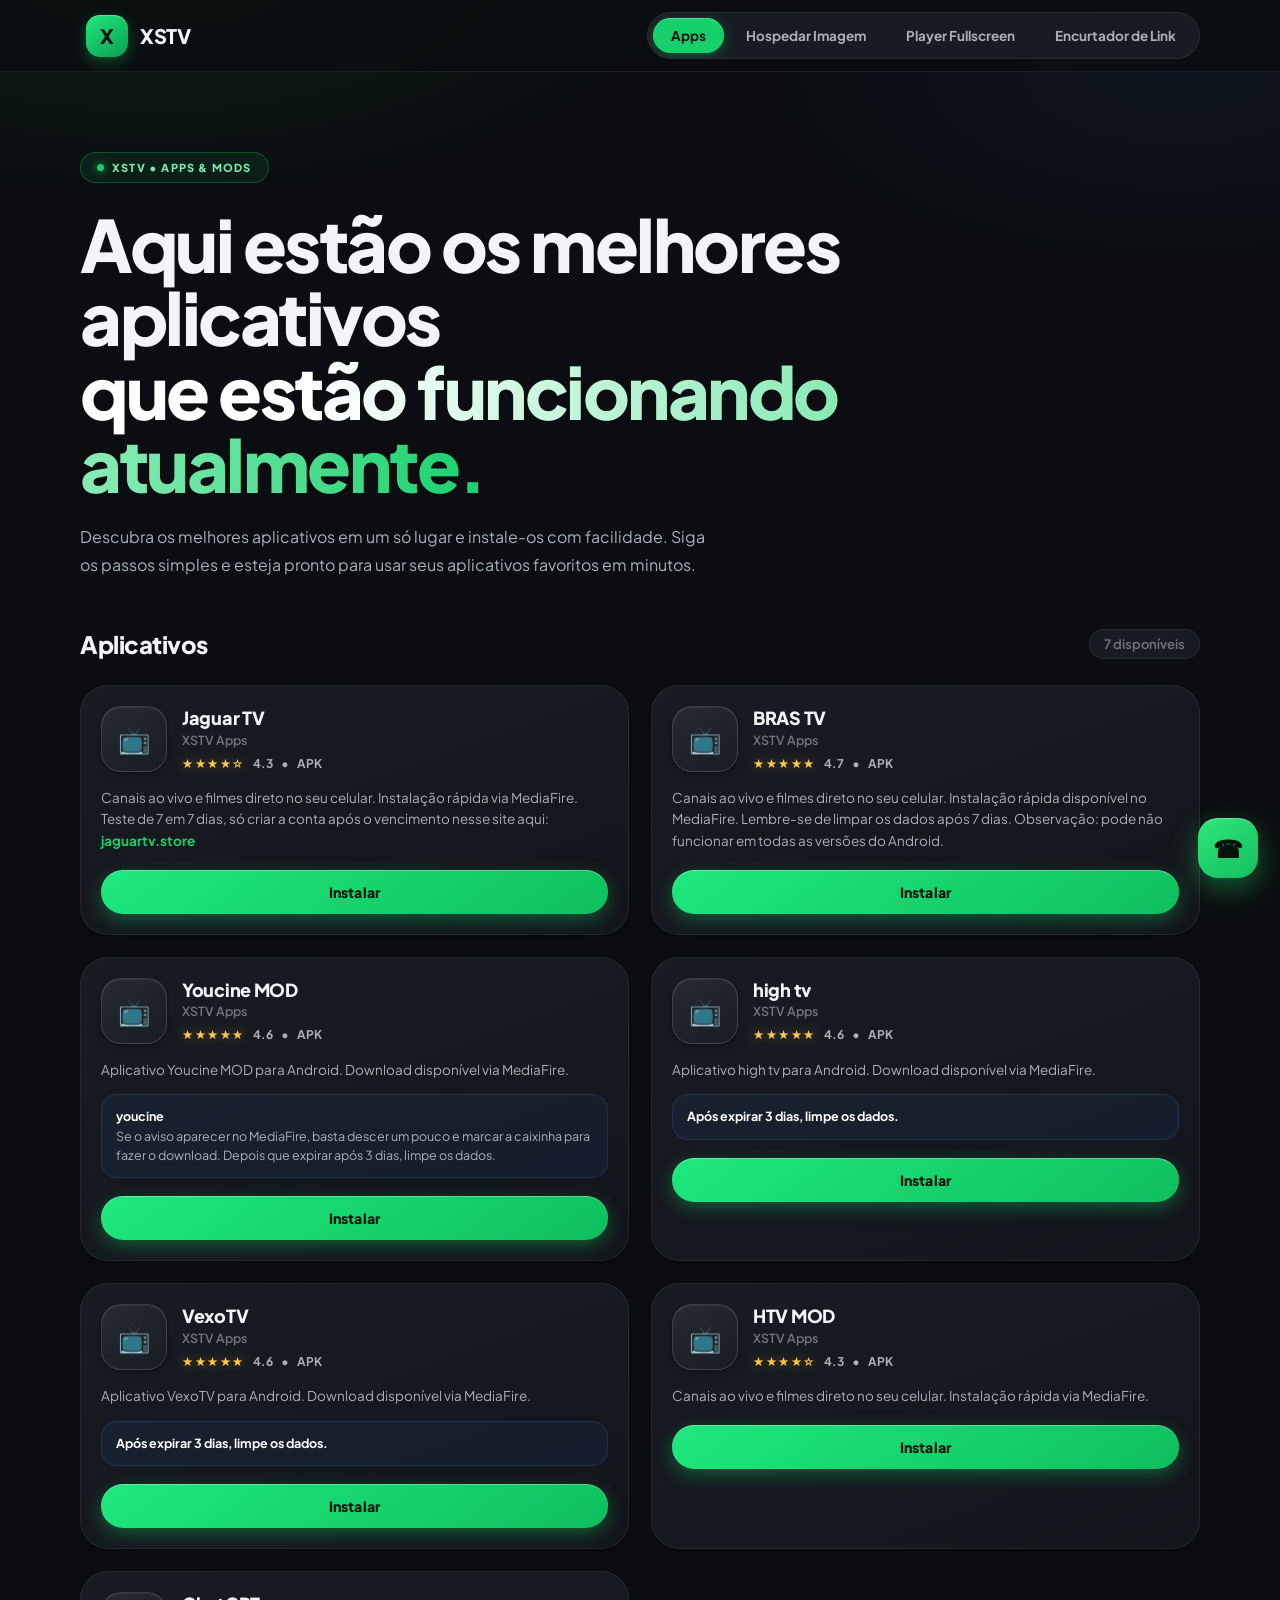
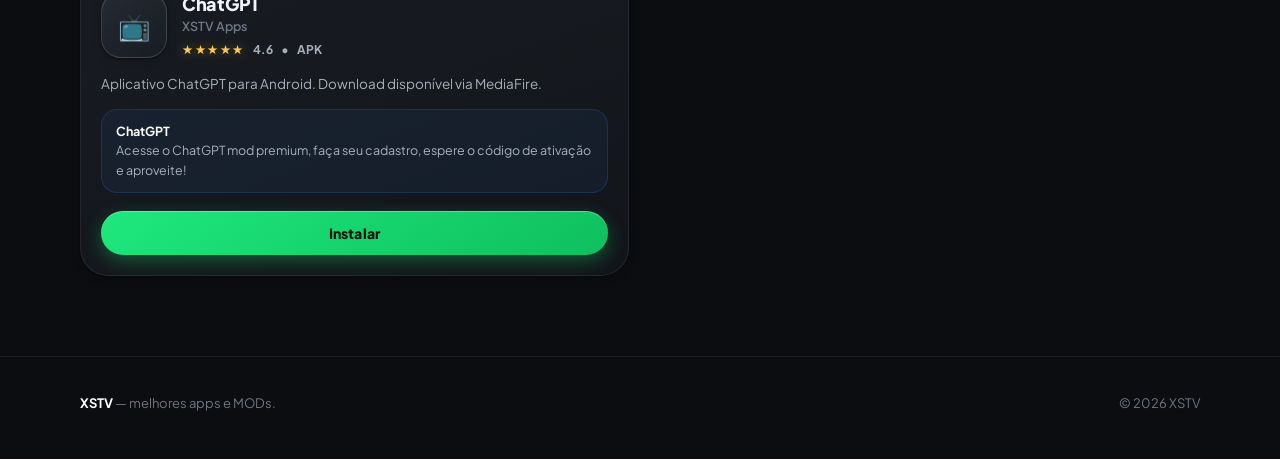
==== commit 3e3652b5: "Add files via upload" ====
--- a/index.html
+++ b/index.html
@@ -350,4 +350,4 @@
 <!-- Script Externo -->
 <script src="script.js"></script>
 </body>
-</html>
+</html>
--- a/style.css
+++ b/style.css
@@ -0,0 +1,997 @@
+/* ============================================================
+   XSTV — UI Moderna inspirada no Material Design (Android)
+   Todos os nomes de classes e IDs foram preservados 1:1 para
+   manter 100% da funcionalidade existente. Apenas visual novo.
+   ============================================================ */
+
+:root {
+    /* Material You — Dark Tonal Palette */
+    --md-primary: #16d16b;
+    --md-primary-hover: #2ee881;
+    --md-primary-press: #0fb95c;
+    --md-on-primary: #04130a;
+    --md-surface: #0b0d10;
+    --md-surface-1: #12151a;
+    --md-surface-2: #181c22;
+    --md-surface-3: #1e232b;
+    --md-surface-4: #252b34;
+    --md-border: rgba(255, 255, 255, .07);
+    --md-border-strong: rgba(255, 255, 255, .14);
+    --md-text: #f2f4f7;
+    --md-text-secondary: #a8b0bc;
+    --md-text-muted: #6e7683;
+    --md-radius-s: 12px;
+    --md-radius-m: 20px;
+    --md-radius-l: 28px;
+    --md-shadow-1: 0 1px 2px rgba(0,0,0,.35), 0 2px 8px rgba(0,0,0,.25);
+    --md-shadow-2: 0 6px 18px rgba(0,0,0,.35), 0 2px 6px rgba(0,0,0,.3);
+    --md-shadow-3: 0 16px 40px rgba(0,0,0,.5), 0 4px 12px rgba(0,0,0,.35);
+    --md-ease: cubic-bezier(.2, 0, 0, 1);
+
+    /* Variáveis legadas usadas em estilos inline do HTML (mantidas) */
+    --bg-dark-dz: #0e0f12;
+    --card-bg-dz: #14171c;
+    --card-inner-dz: #1c2027;
+    --accent-dz: #3b82f6;
+    --accent-hover-dz: #2563eb;
+    --text-main-dz: #f3f4f6;
+    --text-muted-dz: #8a909d;
+    --border-color-dz: #262931;
+    --border-focus-dz: #3b82f6;
+}
+
+* {
+    margin: 0;
+    padding: 0;
+    box-sizing: border-box;
+}
+
+html {
+    scroll-behavior: smooth;
+    -webkit-text-size-adjust: 100%;
+}
+
+html, body {
+    width: 100%;
+    height: 100%;
+}
+
+body {
+    font-family: 'Plus Jakarta Sans', -apple-system, "Segoe UI", Roboto, Arial, sans-serif;
+    background: var(--md-surface);
+    background-image:
+        radial-gradient(ellipse 70% 45% at 12% -5%, rgba(22, 209, 107, .10), transparent 60%),
+        radial-gradient(ellipse 60% 40% at 92% 8%, rgba(59, 130, 246, .07), transparent 55%);
+    background-attachment: fixed;
+    color: var(--md-text);
+    min-height: 100vh;
+    -webkit-font-smoothing: antialiased;
+    animation: pageIn .5s var(--md-ease) both;
+}
+
+@keyframes pageIn {
+    from { opacity: 0; }
+    to { opacity: 1; }
+}
+
+::selection {
+    background: rgba(22, 209, 107, .3);
+    color: #fff;
+}
+
+/* Scrollbar discreta estilo Android */
+::-webkit-scrollbar { width: 10px; height: 10px; }
+::-webkit-scrollbar-track { background: transparent; }
+::-webkit-scrollbar-thumb {
+    background: var(--md-surface-4);
+    border-radius: 8px;
+    border: 2px solid var(--md-surface);
+}
+::-webkit-scrollbar-thumb:hover { background: #313845; }
+
+/* ============ HEADER — Top App Bar ============ */
+header {
+    position: sticky;
+    top: 0;
+    z-index: 1000;
+    height: 72px;
+    background: rgba(11, 13, 16, .85);
+    backdrop-filter: blur(20px) saturate(1.4);
+    -webkit-backdrop-filter: blur(20px) saturate(1.4);
+    border-bottom: 1px solid var(--md-border);
+}
+
+.header-content {
+    width: 92%;
+    max-width: 1120px;
+    height: 100%;
+    margin: auto;
+    display: flex;
+    align-items: center;
+    justify-content: space-between;
+    gap: 16px;
+}
+
+.logo-area {
+    display: flex;
+    align-items: center;
+    gap: 12px;
+    text-decoration: none;
+    color: var(--md-text);
+    border-radius: 18px;
+    padding: 6px 10px 6px 6px;
+    transition: background .2s var(--md-ease);
+    flex-shrink: 0;
+}
+
+.logo-area:hover { background: rgba(255, 255, 255, .05); }
+.logo-area:active { background: rgba(255, 255, 255, .09); }
+
+.logo {
+    width: 42px;
+    height: 42px;
+    border-radius: 14px;
+    background: linear-gradient(145deg, #1ee87e, #0d9e50);
+    border: none;
+    display: flex;
+    align-items: center;
+    justify-content: center;
+    font-size: 20px;
+    font-weight: 800;
+    color: var(--md-on-primary);
+    box-shadow: 0 4px 14px rgba(22, 209, 107, .35), inset 0 1px 0 rgba(255,255,255,.25);
+}
+
+.logo-name {
+    font-size: 20px;
+    font-weight: 800;
+    letter-spacing: -.3px;
+}
+
+/* Nav em formato de "segmented pill" estilo Android */
+.nav-buttons {
+    display: flex;
+    gap: 4px;
+    align-items: center;
+    background: var(--md-surface-2);
+    border: 1px solid var(--md-border);
+    border-radius: 999px;
+    padding: 5px;
+    overflow-x: auto;
+    scrollbar-width: none;
+    max-width: 100%;
+}
+.nav-buttons::-webkit-scrollbar { display: none; }
+
+.menu-button {
+    position: relative;
+    padding: 9px 18px;
+    border: none;
+    border-radius: 999px;
+    color: var(--md-text-secondary);
+    text-decoration: none;
+    font-family: inherit;
+    font-size: 13.5px;
+    font-weight: 700;
+    white-space: nowrap;
+    transition: color .25s var(--md-ease), background .25s var(--md-ease), box-shadow .25s var(--md-ease), transform .15s var(--md-ease);
+    cursor: pointer;
+    background: transparent;
+}
+
+.menu-button:hover {
+    color: var(--md-text);
+    background: rgba(255, 255, 255, .05);
+}
+
+.menu-button:active { transform: scale(.95); }
+
+.menu-button.active {
+    background: var(--md-primary);
+    color: var(--md-on-primary);
+    box-shadow: 0 3px 12px rgba(22, 209, 107, .35), inset 0 1px 0 rgba(255,255,255,.25);
+}
+
+/* ============ HERO ============ */
+.hero {
+    width: 92%;
+    max-width: 1120px;
+    margin: auto;
+    padding: 80px 0 50px;
+    animation: riseIn .6s var(--md-ease) .05s both;
+}
+
+@keyframes riseIn {
+    from { opacity: 0; transform: translateY(18px); }
+    to { opacity: 1; transform: translateY(0); }
+}
+
+.badge {
+    display: inline-flex;
+    align-items: center;
+    gap: 8px;
+    padding: 8px 16px;
+    border-radius: 999px;
+    border: 1px solid rgba(22, 209, 107, .3);
+    background: rgba(22, 209, 107, .08);
+    color: #7ce8ae;
+    font-size: 11px;
+    font-weight: 800;
+    letter-spacing: 1.2px;
+    text-transform: uppercase;
+}
+
+.badge::before {
+    content: '';
+    width: 7px;
+    height: 7px;
+    border-radius: 50%;
+    background: var(--md-primary);
+    box-shadow: 0 0 10px var(--md-primary);
+}
+
+.hero h1 {
+    margin-top: 24px;
+    font-size: clamp(40px, 7.5vw, 72px);
+    line-height: 1.02;
+    letter-spacing: -2.5px;
+    font-weight: 800;
+}
+
+.hero h1 span {
+    background: linear-gradient(92deg, #ffffff 20%, #7ce8ae 70%, #16d16b);
+    -webkit-background-clip: text;
+    background-clip: text;
+    color: transparent;
+}
+
+.hero p {
+    margin-top: 22px;
+    max-width: 640px;
+    color: var(--md-text-secondary);
+    font-size: 16px;
+    line-height: 1.75;
+}
+
+/* ============ SEÇÃO DE APPS ============ */
+.apps-section {
+    width: 92%;
+    max-width: 1120px;
+    margin: auto;
+    padding-bottom: 80px;
+}
+
+.section-header {
+    display: flex;
+    align-items: center;
+    justify-content: space-between;
+    margin-bottom: 26px;
+}
+
+.section-header h2 {
+    font-size: 24px;
+    font-weight: 800;
+    letter-spacing: -.5px;
+}
+
+.section-header span {
+    color: var(--md-text-muted);
+    font-size: 13px;
+    font-weight: 600;
+    background: var(--md-surface-2);
+    border: 1px solid var(--md-border);
+    padding: 6px 14px;
+    border-radius: 999px;
+}
+
+.apps-grid {
+    display: grid;
+    grid-template-columns: repeat(2, minmax(0, 1fr));
+    gap: 22px;
+}
+
+/* Card estilo Android — cantos bem arredondados + tonal */
+.app-card {
+    position: relative;
+    background: linear-gradient(160deg, var(--md-surface-2), var(--md-surface-1));
+    border: 1px solid var(--md-border);
+    border-radius: var(--md-radius-l);
+    padding: 20px;
+    box-shadow: var(--md-shadow-1);
+    transition: transform .3s var(--md-ease), border-color .3s var(--md-ease), box-shadow .3s var(--md-ease);
+    animation: riseIn .55s var(--md-ease) both;
+}
+
+.app-card:nth-child(2) { animation-delay: .05s; }
+.app-card:nth-child(3) { animation-delay: .1s; }
+.app-card:nth-child(4) { animation-delay: .15s; }
+.app-card:nth-child(5) { animation-delay: .2s; }
+.app-card:nth-child(6) { animation-delay: .25s; }
+.app-card:nth-child(7) { animation-delay: .3s; }
+
+.app-card::before {
+    content: '';
+    position: absolute;
+    inset: 0;
+    border-radius: inherit;
+    background: radial-gradient(320px circle at var(--mx, 50%) var(--my, 0%), rgba(22, 209, 107, .07), transparent 65%);
+    opacity: 0;
+    transition: opacity .3s var(--md-ease);
+    pointer-events: none;
+}
+
+.app-card:hover {
+    transform: translateY(-5px);
+    border-color: rgba(22, 209, 107, .35);
+    box-shadow: var(--md-shadow-3), 0 0 0 1px rgba(22, 209, 107, .12);
+}
+
+.app-card:hover::before { opacity: 1; }
+.app-card:active { transform: translateY(-2px) scale(.99); }
+
+.app-top {
+    display: flex;
+    gap: 15px;
+    align-items: center;
+}
+
+.app-icon {
+    width: 66px;
+    height: 66px;
+    flex-shrink: 0;
+    border-radius: 20px;
+    overflow: hidden;
+    background: linear-gradient(145deg, var(--md-surface-4), var(--md-surface-2));
+    border: 1px solid var(--md-border-strong);
+    display: flex;
+    align-items: center;
+    justify-content: center;
+    box-shadow: var(--md-shadow-1), inset 0 1px 0 rgba(255,255,255,.06);
+}
+
+.app-icon img {
+    width: 100%;
+    height: 100%;
+    object-fit: cover;
+    display: block;
+}
+
+.app-icon.broken img { display: none; }
+.app-icon .fallback { display: none; font-size: 26px; }
+.app-icon.broken .fallback { display: flex; }
+
+.app-top-info {
+    flex: 1;
+    min-width: 0;
+}
+
+.app-name {
+    font-size: 18px;
+    font-weight: 800;
+    line-height: 1.2;
+    letter-spacing: -.3px;
+}
+
+.app-dev {
+    color: var(--md-text-muted);
+    font-size: 12.5px;
+    font-weight: 600;
+    margin-top: 3px;
+}
+
+.app-meta {
+    display: flex;
+    align-items: center;
+    gap: 8px;
+    margin-top: 8px;
+    font-size: 12px;
+    font-weight: 700;
+    color: var(--md-text-secondary);
+}
+
+.app-meta .stars {
+    color: #ffc94d;
+    letter-spacing: 1.5px;
+    text-shadow: 0 0 12px rgba(255, 201, 77, .4);
+}
+
+.app-description {
+    color: var(--md-text-secondary);
+    font-size: 13.5px;
+    line-height: 1.6;
+    margin-top: 15px;
+}
+
+.app-description a { color: var(--md-primary); text-decoration: none; font-weight: 700; }
+.app-description a:hover { text-decoration: underline; }
+
+.app-note {
+    margin-top: 14px;
+    padding: 12px 14px;
+    border-radius: 16px;
+    background: rgba(59, 130, 246, .07);
+    border: 1px solid rgba(59, 130, 246, .2);
+    color: var(--md-text-secondary);
+    font-size: 12.5px;
+    line-height: 1.55;
+}
+
+.app-note strong { color: #fff; }
+
+/* ============ BOTÕES — Material 3 style ============ */
+.buttons {
+    display: flex;
+    gap: 10px;
+    margin-top: 18px;
+}
+
+.button {
+    position: relative;
+    overflow: hidden;
+    flex: 1;
+    display: flex;
+    justify-content: center;
+    align-items: center;
+    gap: 8px;
+    padding: 13px 20px;
+    border-radius: 999px;
+    border: 1px solid var(--md-border-strong);
+    background: var(--md-surface-3);
+    color: var(--md-text);
+    font-family: inherit;
+    font-size: 14px;
+    font-weight: 800;
+    letter-spacing: .2px;
+    text-decoration: none;
+    transition: background .25s var(--md-ease), border-color .25s var(--md-ease), transform .15s var(--md-ease), box-shadow .25s var(--md-ease);
+    cursor: pointer;
+    isolation: isolate;
+}
+
+/* State layer (clique) estilo Android */
+.button::before {
+    content: '';
+    position: absolute;
+    inset: 0;
+    background: currentColor;
+    opacity: 0;
+    transition: opacity .2s var(--md-ease);
+    z-index: -1;
+}
+
+.button:hover { background: var(--md-surface-4); border-color: rgba(255,255,255,.22); }
+.button:hover::before { opacity: .05; }
+.button:active { transform: scale(.96); }
+.button:active::before { opacity: .1; }
+
+.button.download {
+    background: linear-gradient(145deg, #1ee87e, #0fbf5e);
+    color: var(--md-on-primary);
+    border: none;
+    box-shadow: 0 6px 18px rgba(22, 209, 107, .35), inset 0 1px 0 rgba(255,255,255,.3);
+}
+
+.button.download:hover {
+    background: linear-gradient(145deg, #35f48f, #16d16b);
+    box-shadow: 0 8px 24px rgba(22, 209, 107, .45), inset 0 1px 0 rgba(255,255,255,.3);
+}
+
+.button.download:active { transform: scale(.95); }
+
+/* ============ MODAL — Bottom Sheet Android ============ */
+.modal-overlay {
+    position: fixed;
+    inset: 0;
+    z-index: 3000;
+    background: rgba(0, 0, 0, .65);
+    display: none;
+    align-items: flex-end;
+    justify-content: center;
+    backdrop-filter: blur(6px);
+    -webkit-backdrop-filter: blur(6px);
+}
+
+.modal-overlay.open { display: flex; }
+
+.modal-box {
+    width: 100%;
+    max-width: 480px;
+    background: linear-gradient(170deg, var(--md-surface-3), var(--md-surface-1));
+    border: 1px solid var(--md-border-strong);
+    border-radius: 32px 32px 0 0;
+    padding: 16px 24px 32px;
+    box-shadow: var(--md-shadow-3);
+    animation: sheetUp .35s var(--md-ease);
+    position: relative;
+}
+
+/* Handle do bottom sheet */
+.modal-box::before {
+    content: '';
+    display: block;
+    width: 36px;
+    height: 4px;
+    border-radius: 4px;
+    background: rgba(255, 255, 255, .25);
+    margin: 0 auto 18px;
+}
+
+@media(min-width:480px) {
+    .modal-overlay { align-items: center; padding: 20px; }
+    .modal-box { border-radius: 32px; }
+    .modal-box::before { display: none; }
+}
+
+@keyframes sheetUp {
+    from { transform: translateY(60px); opacity: 0; }
+    to { transform: translateY(0); opacity: 1; }
+}
+
+.modal-header {
+    display: flex;
+    align-items: center;
+    gap: 14px;
+    margin-bottom: 20px;
+}
+
+.modal-header .app-icon {
+    width: 50px;
+    height: 50px;
+    border-radius: 16px;
+}
+
+.modal-header h3 { font-size: 17px; font-weight: 800; letter-spacing: -.3px; }
+.modal-header p { font-size: 12.5px; color: var(--md-text-muted); margin-top: 3px; font-weight: 600; }
+
+.steps {
+    display: flex;
+    flex-direction: column;
+    gap: 14px;
+    margin-bottom: 22px;
+}
+
+.step {
+    display: flex;
+    gap: 13px;
+    align-items: flex-start;
+    background: var(--md-surface-2);
+    border: 1px solid var(--md-border);
+    border-radius: 18px;
+    padding: 13px 15px;
+}
+
+.step-num {
+    width: 26px;
+    height: 26px;
+    border-radius: 50%;
+    background: var(--md-primary);
+    color: var(--md-on-primary);
+    font-weight: 800;
+    font-size: 13px;
+    display: flex;
+    align-items: center;
+    justify-content: center;
+    flex-shrink: 0;
+    box-shadow: 0 3px 10px rgba(22, 209, 107, .4);
+}
+
+.step-text {
+    font-size: 13.5px;
+    color: var(--md-text-secondary);
+    line-height: 1.55;
+}
+
+.step-text strong { color: #fff; }
+
+.modal-note {
+    margin: 0 0 20px;
+    padding: 13px 15px;
+    border-radius: 16px;
+    background: rgba(59, 130, 246, .08);
+    border: 1px solid rgba(59, 130, 246, .25);
+    color: var(--md-text-secondary);
+    font-size: 13px;
+    line-height: 1.55;
+}
+
+.modal-note strong { color: #fff; }
+.modal-buttons { display: flex; gap: 10px; }
+.modal-buttons .button { padding: 14px 22px; font-size: 14.5px; }
+
+.modal-buttons .cancel {
+    background: transparent;
+    border: 1px solid var(--md-border-strong);
+    color: var(--md-text-secondary);
+    flex: 0 0 auto;
+}
+
+.modal-buttons .cancel:hover { background: var(--md-surface-3); color: var(--md-text); }
+
+/* ============ DROPZONE (HOSPEDAR IMAGEM) ============ */
+.dropzone-section {
+    display: none;
+    width: 92%;
+    max-width: 880px;
+    margin: auto;
+    padding: 48px 0 80px;
+}
+
+.dropzone-section.active { display: block; animation: riseIn .45s var(--md-ease) both; }
+
+.dz-header { text-align: center; margin-bottom: 2.6rem; }
+
+.dz-brand-title {
+    font-size: clamp(1.7rem, 4vw, 2.3rem);
+    font-weight: 800;
+    color: var(--text-main-dz);
+    letter-spacing: -1px;
+    margin-bottom: 0.5rem;
+    display: inline-flex;
+    align-items: center;
+    gap: 0.75rem;
+}
+
+.dz-brand-title i {
+    color: var(--accent-dz);
+    filter: drop-shadow(0 0 14px rgba(59, 130, 246, .5));
+}
+
+.dz-brand-subtitle { color: var(--text-muted-dz); font-size: .95rem; font-weight: 500; }
+
+.upload-card {
+    background: linear-gradient(160deg, var(--card-bg-dz), #101318);
+    border: 2px dashed var(--border-color-dz);
+    border-radius: var(--md-radius-l);
+    padding: 3.2rem 2rem;
+    text-align: center;
+    cursor: pointer;
+    transition: all .3s var(--md-ease);
+    box-shadow: var(--md-shadow-1);
+}
+
+.upload-card:hover, .upload-card.drag-over {
+    border-color: var(--accent-dz);
+    background: linear-gradient(160deg, #181d26, #12161c);
+    box-shadow: 0 0 0 4px rgba(59, 130, 246, .12), var(--md-shadow-2);
+    transform: translateY(-2px);
+}
+
+.upload-icon-wrapper {
+    width: 72px;
+    height: 72px;
+    background: rgba(59, 130, 246, .1);
+    border: 1px solid rgba(59, 130, 246, .25);
+    border-radius: 24px;
+    display: flex;
+    align-items: center;
+    justify-content: center;
+    margin: 0 auto 1.4rem auto;
+    color: var(--accent-dz);
+    font-size: 1.6rem;
+    transition: transform .3s var(--md-ease);
+}
+
+.upload-card:hover .upload-icon-wrapper { transform: translateY(-4px) scale(1.05); }
+
+.upload-title { font-size: 1.25rem; font-weight: 800; letter-spacing: -.4px; margin-bottom: 0.4rem; }
+.upload-hint { color: var(--text-muted-dz); font-size: .85rem; margin-bottom: 1.6rem; }
+
+.btn-select {
+    position: relative;
+    overflow: hidden;
+    background: linear-gradient(145deg, #4b92ff, #2563eb);
+    color: #ffffff;
+    padding: .85rem 1.9rem;
+    border-radius: 999px;
+    font-family: inherit;
+    font-weight: 800;
+    font-size: .9rem;
+    border: none;
+    cursor: pointer;
+    transition: transform .15s var(--md-ease), box-shadow .25s var(--md-ease);
+    display: inline-flex;
+    align-items: center;
+    gap: .6rem;
+    box-shadow: 0 6px 18px rgba(59, 130, 246, .35), inset 0 1px 0 rgba(255,255,255,.25);
+}
+
+.btn-select:hover { box-shadow: 0 8px 24px rgba(59, 130, 246, .5), inset 0 1px 0 rgba(255,255,255,.25); }
+.btn-select:active { transform: scale(.95); }
+#fileInput { display: none; }
+
+.progress-container { margin-top: 1.6rem; display: none; }
+
+.progress-bar {
+    width: 100%;
+    height: 8px;
+    background: var(--card-inner-dz);
+    border-radius: 8px;
+    overflow: hidden;
+}
+
+.progress-fill {
+    width: 0%;
+    height: 100%;
+    background: linear-gradient(90deg, #2563eb, #60a5fa);
+    border-radius: 8px;
+    transition: width .35s var(--md-ease);
+    box-shadow: 0 0 12px rgba(59, 130, 246, .6);
+}
+
+.results-section { margin-top: 3rem; }
+
+.dz-section-header {
+    font-size: 1rem;
+    font-weight: 800;
+    margin-bottom: 1.4rem;
+    display: flex;
+    align-items: center;
+    gap: .6rem;
+    color: var(--text-main-dz);
+    text-transform: uppercase;
+    letter-spacing: 1px;
+}
+
+.grid-uploads {
+    display: grid;
+    grid-template-columns: repeat(auto-fill, minmax(320px, 1fr));
+    gap: 1.4rem;
+}
+
+.item-card {
+    background: linear-gradient(160deg, var(--card-bg-dz), #101318);
+    border: 1px solid var(--border-color-dz);
+    border-radius: var(--md-radius-m);
+    overflow: hidden;
+    box-shadow: var(--md-shadow-1);
+    transition: transform .3s var(--md-ease), border-color .3s var(--md-ease), box-shadow .3s var(--md-ease);
+    animation: riseIn .4s var(--md-ease) both;
+}
+
+.item-card:hover {
+    transform: translateY(-4px);
+    border-color: rgba(59, 130, 246, .4);
+    box-shadow: var(--md-shadow-2);
+}
+
+.preview-box {
+    width: 100%;
+    height: 200px;
+    background: #000000;
+    display: flex;
+    align-items: center;
+    justify-content: center;
+    overflow: hidden;
+    border-bottom: 1px solid var(--border-color-dz);
+}
+
+.preview-box img { width: 100%; height: 100%; object-fit: cover; transition: transform .5s var(--md-ease); }
+.item-card:hover .preview-box img { transform: scale(1.04); }
+
+.item-details { padding: 1.25rem; }
+
+.item-name {
+    font-weight: 700;
+    font-size: .92rem;
+    margin-bottom: 1rem;
+    white-space: nowrap;
+    overflow: hidden;
+    text-overflow: ellipsis;
+    color: var(--text-main-dz);
+}
+
+.link-group { margin-bottom: .9rem; }
+
+.link-label {
+    font-size: .7rem;
+    color: var(--text-muted-dz);
+    margin-bottom: .35rem;
+    display: block;
+    font-weight: 800;
+    text-transform: uppercase;
+    letter-spacing: .8px;
+}
+
+.input-copy-wrapper { display: flex; gap: .45rem; }
+
+.input-copy-wrapper input {
+    flex: 1;
+    background: var(--card-inner-dz);
+    border: 1px solid var(--border-color-dz);
+    border-radius: 12px;
+    padding: .6rem .8rem;
+    color: var(--text-main-dz);
+    font-size: .78rem;
+    outline: none;
+    font-family: 'JetBrains Mono', ui-monospace, monospace;
+    transition: border-color .2s, box-shadow .2s;
+}
+
+.input-copy-wrapper input:focus {
+    border-color: var(--border-focus-dz);
+    box-shadow: 0 0 0 3px rgba(59, 130, 246, .15);
+}
+
+.btn-copy {
+    background: var(--card-inner-dz);
+    color: var(--text-main-dz);
+    border: 1px solid var(--border-color-dz);
+    border-radius: 12px;
+    padding: 0 .95rem;
+    cursor: pointer;
+    transition: all .2s var(--md-ease);
+}
+
+.btn-copy:hover {
+    background: var(--accent-dz);
+    border-color: var(--accent-dz);
+    color: #ffffff;
+    transform: translateY(-1px);
+}
+
+.btn-copy:active { transform: scale(.92); }
+
+/* ============ PLAYER GERADOR ============ */
+.video-generator-section {
+    display: none;
+    width: 92%;
+    max-width: 880px;
+    margin: auto;
+    padding: 48px 0 80px;
+}
+
+.video-generator-section.active { display: block; animation: riseIn .45s var(--md-ease) both; }
+
+.vg-card {
+    background: linear-gradient(160deg, var(--card-bg-dz), #101318);
+    border: 1px solid var(--border-color-dz);
+    border-radius: var(--md-radius-l);
+    padding: 2.6rem;
+    box-shadow: var(--md-shadow-1);
+}
+
+.vg-input-field {
+    width: 100%;
+    background: var(--card-inner-dz);
+    border: 1px solid var(--border-color-dz);
+    border-radius: 16px;
+    padding: 1rem 1.1rem;
+    color: #fff;
+    font-family: inherit;
+    font-size: .95rem;
+    outline: none;
+    margin-top: .8rem;
+    margin-bottom: 1.5rem;
+    transition: border-color .2s, box-shadow .2s;
+}
+
+.vg-input-field:focus {
+    border-color: #16d16b;
+    box-shadow: 0 0 0 4px rgba(22, 209, 107, .12);
+}
+
+.vg-result-box {
+    display: none;
+    margin-top: 2rem;
+    padding-top: 1.6rem;
+    border-top: 1px solid var(--border-color-dz);
+    animation: riseIn .35s var(--md-ease) both;
+}
+
+/* ============ FULLSCREEN PLAYER ============ */
+#fullscreen-player-view {
+    display: none;
+    position: fixed;
+    inset: 0;
+    width: 100vw;
+    height: 100vh;
+    background: #000000;
+    z-index: 99999;
+    align-items: center;
+    justify-content: center;
+}
+
+.btn-exit-player {
+    position: absolute;
+    top: 16px;
+    right: 16px;
+    background: rgba(20, 23, 28, .75);
+    border: 1px solid rgba(255, 255, 255, .15);
+    color: white;
+    font-family: inherit;
+    font-weight: 700;
+    padding: 10px 18px;
+    border-radius: 999px;
+    cursor: pointer;
+    z-index: 100000;
+    font-size: 13px;
+    backdrop-filter: blur(10px);
+    -webkit-backdrop-filter: blur(10px);
+    transition: background .2s, transform .15s;
+}
+
+.btn-exit-player:hover { background: rgba(40, 45, 55, .85); }
+.btn-exit-player:active { transform: scale(.94); }
+
+/* ============ FOOTER ============ */
+footer {
+    border-top: 1px solid var(--md-border);
+    padding: 38px 0 48px;
+    color: var(--md-text-muted);
+    font-size: 13px;
+}
+
+.footer-content {
+    width: 92%;
+    max-width: 1120px;
+    margin: auto;
+    display: flex;
+    justify-content: space-between;
+    gap: 20px;
+}
+
+.footer-content strong { color: white; }
+
+/* ============ WHATSAPP — FAB estilo Android ============ */
+.whatsapp {
+    position: fixed;
+    right: 22px;
+    bottom: 22px;
+    width: 60px;
+    height: 60px;
+    border-radius: 20px;
+    background: linear-gradient(145deg, #2ee879, #14bd5f);
+    color: #04130a;
+    display: flex;
+    align-items: center;
+    justify-content: center;
+    font-size: 24px;
+    font-weight: bold;
+    text-decoration: none;
+    border: none;
+    box-shadow: 0 10px 28px rgba(32, 214, 107, .4), inset 0 1px 0 rgba(255,255,255,.3);
+    z-index: 2000;
+    transition: transform .25s var(--md-ease), box-shadow .25s var(--md-ease);
+}
+
+.whatsapp:hover {
+    transform: translateY(-4px) scale(1.05);
+    box-shadow: 0 16px 36px rgba(32, 214, 107, .5), inset 0 1px 0 rgba(255,255,255,.3);
+}
+
+.whatsapp:active { transform: scale(.92); }
+
+/* ============ RESPONSIVO ============ */
+@media(max-width:700px) {
+    header { height: 64px; }
+    .header-content { width: 94%; }
+    .logo { width: 38px; height: 38px; border-radius: 12px; font-size: 18px; }
+    .logo-name { font-size: 18px; }
+    .menu-button { padding: 8px 14px; font-size: 12.5px; }
+
+    .hero { padding: 56px 0 40px; }
+    .hero h1 { font-size: 42px; letter-spacing: -1.8px; }
+    .hero p { font-size: 15px; }
+
+    .apps-grid { grid-template-columns: 1fr; gap: 16px; }
+    .app-card { border-radius: 24px; padding: 17px; }
+    .app-icon { width: 58px; height: 58px; border-radius: 17px; }
+
+    .section-header h2 { font-size: 21px; }
+
+    .footer-content { flex-direction: column; text-align: center; }
+
+    .whatsapp { width: 56px; height: 56px; border-radius: 18px; right: 16px; bottom: 16px; }
+
+    .dz-brand-title { font-size: 1.7rem; }
+    .upload-card { padding: 2.4rem 1.2rem; border-radius: 24px; }
+    .grid-uploads { grid-template-columns: 1fr; }
+    .vg-card { padding: 1.6rem; border-radius: 24px; }
+}
+
+@media (prefers-reduced-motion: reduce) {
+    *, *::before, *::after {
+        animation-duration: .01ms !important;
+        transition-duration: .01ms !important;
+    }
+}
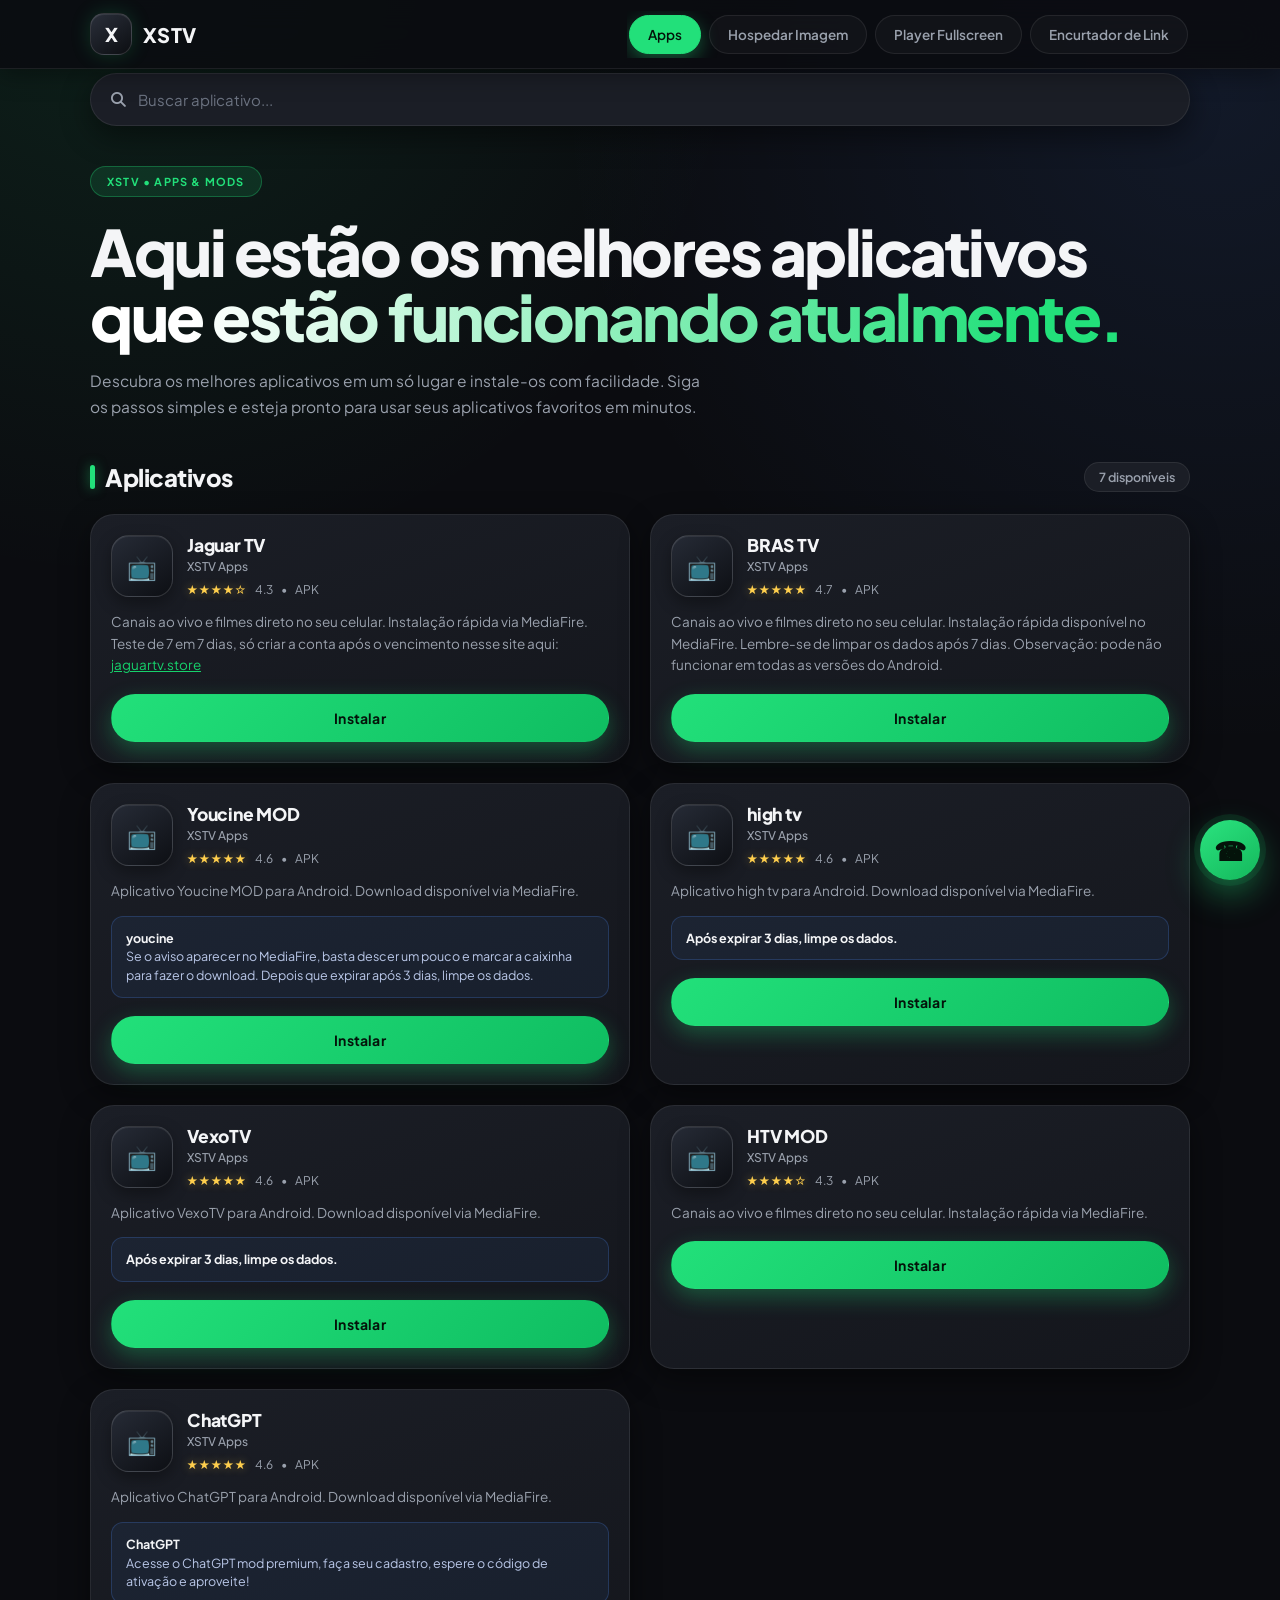
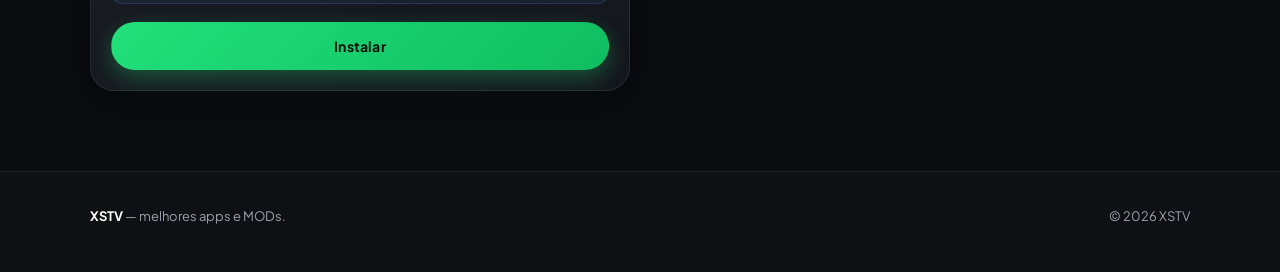
==== commit 8f9bdf64: "Add files via upload" ====
--- a/index.html
+++ b/index.html
@@ -17,6 +17,16 @@
 </head>
 <body>
 
+<!-- Reconhece links encurtados no formato /?l=CODIGO e encaminha ao encurtador -->
+<script>
+(function () {
+    var p = new URLSearchParams(window.location.search).get('l');
+    if (p) {
+        window.location.replace('encurtador.html?l=' + encodeURIComponent(p));
+    }
+})();
+</script>
+
 <div id="site-wrapper">
 
     <!-- CABEÇALHO -->
@@ -38,6 +48,14 @@
 
     <!-- SEÇÃO APPS (XSTV) -->
     <div id="secao-apps">
+    <!-- BARRA DE PESQUISA -->
+    <div class="search-wrap">
+        <div class="search-bar">
+            <i class="fa-solid fa-magnifying-glass"></i>
+            <input type="text" id="campoBuscaApps" placeholder="Buscar aplicativo..." autocomplete="off" oninput="filtrarApps(this.value)">
+        </div>
+    </div>
+
         <section class="hero">
             <div class="badge">XSTV • Apps & MODs</div>
             <h1>Aqui estão os melhores aplicativos<br><span>que estão funcionando atualmente.</span></h1>
@@ -347,6 +365,19 @@
     </video>
 </div>
 
+<!-- Script de pesquisa (apenas filtro visual, não altera o sistema) -->
+<script>
+function filtrarApps(termo) {
+    termo = (termo || '').toLowerCase().trim();
+    document.querySelectorAll('#apps .app-card').forEach(function(card) {
+        var nome = card.querySelector('.app-name');
+        var desc = card.querySelector('.app-description');
+        var txt = ((nome ? nome.textContent : '') + ' ' + (desc ? desc.textContent : '')).toLowerCase();
+        card.style.display = txt.indexOf(termo) > -1 ? '' : 'none';
+    });
+}
+</script>
+
 <!-- Script Externo -->
 <script src="script.js"></script>
 </body>
--- a/style.css
+++ b/style.css
@@ -1,209 +1,202 @@
-/* ============================================================
-   XSTV — UI Moderna inspirada no Material Design (Android)
-   Todos os nomes de classes e IDs foram preservados 1:1 para
-   manter 100% da funcionalidade existente. Apenas visual novo.
-   ============================================================ */
+/* =========================================================
+   XSTV — REDESIGN VISUAL (Android moderno / Material-like)
+   Funcionalidade 100% preservada — apenas aparência
+   ========================================================= */
 
 :root {
-    /* Material You — Dark Tonal Palette */
-    --md-primary: #16d16b;
-    --md-primary-hover: #2ee881;
-    --md-primary-press: #0fb95c;
-    --md-on-primary: #04130a;
-    --md-surface: #0b0d10;
-    --md-surface-1: #12151a;
-    --md-surface-2: #181c22;
-    --md-surface-3: #1e232b;
-    --md-surface-4: #252b34;
-    --md-border: rgba(255, 255, 255, .07);
-    --md-border-strong: rgba(255, 255, 255, .14);
-    --md-text: #f2f4f7;
-    --md-text-secondary: #a8b0bc;
-    --md-text-muted: #6e7683;
-    --md-radius-s: 12px;
-    --md-radius-m: 20px;
-    --md-radius-l: 28px;
-    --md-shadow-1: 0 1px 2px rgba(0,0,0,.35), 0 2px 8px rgba(0,0,0,.25);
-    --md-shadow-2: 0 6px 18px rgba(0,0,0,.35), 0 2px 6px rgba(0,0,0,.3);
-    --md-shadow-3: 0 16px 40px rgba(0,0,0,.5), 0 4px 12px rgba(0,0,0,.35);
-    --md-ease: cubic-bezier(.2, 0, 0, 1);
-
-    /* Variáveis legadas usadas em estilos inline do HTML (mantidas) */
-    --bg-dark-dz: #0e0f12;
-    --card-bg-dz: #14171c;
-    --card-inner-dz: #1c2027;
-    --accent-dz: #3b82f6;
-    --accent-hover-dz: #2563eb;
-    --text-main-dz: #f3f4f6;
-    --text-muted-dz: #8a909d;
-    --border-color-dz: #262931;
-    --border-focus-dz: #3b82f6;
+    --bg: #0b0c10;
+    --surface: #14161c;
+    --surface-2: #1b1e26;
+    --surface-3: #232732;
+    --border: rgba(255, 255, 255, .08);
+    --border-strong: rgba(255, 255, 255, .14);
+    --text: #f4f5f7;
+    --text-muted: #9aa1ad;
+    --accent: #22e07a;
+    --accent-dark: #0fbd61;
+    --accent-soft: rgba(34, 224, 122, .12);
+    --blue: #4f8cff;
+    --gold: #ffcf4d;
+    --radius-lg: 24px;
+    --radius-md: 18px;
+    --radius-sm: 12px;
+    --shadow-card: 0 10px 30px rgba(0, 0, 0, .45);
+    --shadow-hover: 0 18px 45px rgba(0, 0, 0, .65), 0 0 0 1px rgba(255,255,255,.05);
 }
 
 * {
     margin: 0;
     padding: 0;
     box-sizing: border-box;
+    -webkit-tap-highlight-color: transparent;
+}
+
+html, body {
+    width: 100%;
 }
 
 html {
     scroll-behavior: smooth;
-    -webkit-text-size-adjust: 100%;
-}
-
-html, body {
-    width: 100%;
-    height: 100%;
 }
 
 body {
     font-family: 'Plus Jakarta Sans', -apple-system, "Segoe UI", Roboto, Arial, sans-serif;
-    background: var(--md-surface);
-    background-image:
-        radial-gradient(ellipse 70% 45% at 12% -5%, rgba(22, 209, 107, .10), transparent 60%),
-        radial-gradient(ellipse 60% 40% at 92% 8%, rgba(59, 130, 246, .07), transparent 55%);
+    background:
+        radial-gradient(circle at 10% -5%, rgba(34, 224, 122, .10), transparent 42%),
+        radial-gradient(circle at 95% 10%, rgba(79, 140, 255, .10), transparent 45%),
+        var(--bg);
     background-attachment: fixed;
-    color: var(--md-text);
+    color: var(--text);
     min-height: 100vh;
-    -webkit-font-smoothing: antialiased;
-    animation: pageIn .5s var(--md-ease) both;
-}
-
-@keyframes pageIn {
-    from { opacity: 0; }
-    to { opacity: 1; }
-}
-
-::selection {
-    background: rgba(22, 209, 107, .3);
-    color: #fff;
-}
-
-/* Scrollbar discreta estilo Android */
-::-webkit-scrollbar { width: 10px; height: 10px; }
-::-webkit-scrollbar-track { background: transparent; }
-::-webkit-scrollbar-thumb {
-    background: var(--md-surface-4);
-    border-radius: 8px;
-    border: 2px solid var(--md-surface);
-}
-::-webkit-scrollbar-thumb:hover { background: #313845; }
-
-/* ============ HEADER — Top App Bar ============ */
+}
+
+/* ===================== HEADER / APP BAR ===================== */
 header {
     position: sticky;
     top: 0;
     z-index: 1000;
-    height: 72px;
-    background: rgba(11, 13, 16, .85);
-    backdrop-filter: blur(20px) saturate(1.4);
-    -webkit-backdrop-filter: blur(20px) saturate(1.4);
-    border-bottom: 1px solid var(--md-border);
+    background: rgba(11, 12, 16, .88);
+    backdrop-filter: blur(18px);
+    -webkit-backdrop-filter: blur(18px);
+    border-bottom: 1px solid var(--border);
+    box-shadow: 0 6px 24px rgba(0, 0, 0, .35);
 }
 
 .header-content {
     width: 92%;
-    max-width: 1120px;
-    height: 100%;
+    max-width: 1100px;
+    height: 68px;
     margin: auto;
     display: flex;
     align-items: center;
     justify-content: space-between;
-    gap: 16px;
+    gap: 12px;
 }
 
 .logo-area {
     display: flex;
     align-items: center;
-    gap: 12px;
+    gap: 11px;
     text-decoration: none;
-    color: var(--md-text);
-    border-radius: 18px;
-    padding: 6px 10px 6px 6px;
-    transition: background .2s var(--md-ease);
+    color: var(--text);
     flex-shrink: 0;
 }
-
-.logo-area:hover { background: rgba(255, 255, 255, .05); }
-.logo-area:active { background: rgba(255, 255, 255, .09); }
 
 .logo {
     width: 42px;
     height: 42px;
     border-radius: 14px;
-    background: linear-gradient(145deg, #1ee87e, #0d9e50);
-    border: none;
+    background: linear-gradient(145deg, #2a2f3a, #0c0e12);
+    border: 1px solid var(--border-strong);
     display: flex;
     align-items: center;
     justify-content: center;
-    font-size: 20px;
+    font-size: 19px;
     font-weight: 800;
-    color: var(--md-on-primary);
-    box-shadow: 0 4px 14px rgba(22, 209, 107, .35), inset 0 1px 0 rgba(255,255,255,.25);
-}
+    box-shadow: 0 0 20px rgba(34, 224, 122, .18), inset 0 1px 0 rgba(255,255,255,.08);
+    transition: transform .25s ease;
+}
+
+.logo-area:hover .logo { transform: rotate(-6deg) scale(1.05); }
 
 .logo-name {
     font-size: 20px;
     font-weight: 800;
-    letter-spacing: -.3px;
-}
-
-/* Nav em formato de "segmented pill" estilo Android */
+    letter-spacing: .4px;
+}
+
 .nav-buttons {
     display: flex;
-    gap: 4px;
-    align-items: center;
-    background: var(--md-surface-2);
-    border: 1px solid var(--md-border);
-    border-radius: 999px;
-    padding: 5px;
+    gap: 8px;
+    align-items: center;
     overflow-x: auto;
     scrollbar-width: none;
-    max-width: 100%;
-}
+    -ms-overflow-style: none;
+    padding: 4px 2px;
+}
+
 .nav-buttons::-webkit-scrollbar { display: none; }
 
 .menu-button {
-    position: relative;
-    padding: 9px 18px;
-    border: none;
+    padding: 10px 18px;
+    border: 1px solid var(--border);
     border-radius: 999px;
-    color: var(--md-text-secondary);
-    text-decoration: none;
+    color: var(--text-muted);
     font-family: inherit;
     font-size: 13.5px;
-    font-weight: 700;
+    font-weight: 600;
     white-space: nowrap;
-    transition: color .25s var(--md-ease), background .25s var(--md-ease), box-shadow .25s var(--md-ease), transform .15s var(--md-ease);
+    transition: all .25s ease;
     cursor: pointer;
+    background: rgba(255, 255, 255, .03);
+}
+
+.menu-button:hover {
+    color: var(--text);
+    border-color: var(--border-strong);
+    background: rgba(255, 255, 255, .07);
+}
+
+.menu-button:active { transform: scale(.95); }
+
+.menu-button.active {
+    background: var(--accent);
+    border-color: var(--accent);
+    color: #04130a;
+    box-shadow: 0 6px 18px rgba(34, 224, 122, .35);
+}
+
+/* ===================== BARRA DE PESQUISA ===================== */
+.search-wrap {
+    width: 92%;
+    max-width: 1100px;
+    margin: -14px auto 0;
+    padding-top: 18px;
+}
+
+.search-bar {
+    display: flex;
+    align-items: center;
+    gap: 12px;
+    background: var(--surface-2);
+    border: 1px solid var(--border);
+    border-radius: 999px;
+    padding: 4px 8px 4px 20px;
+    box-shadow: var(--shadow-card);
+    transition: border-color .25s ease, box-shadow .25s ease;
+}
+
+.search-bar:focus-within {
+    border-color: var(--accent);
+    box-shadow: 0 0 0 3px rgba(34, 224, 122, .15), var(--shadow-card);
+}
+
+.search-bar i {
+    color: var(--text-muted);
+    font-size: 15px;
+    flex-shrink: 0;
+}
+
+.search-bar input {
+    flex: 1;
     background: transparent;
-}
-
-.menu-button:hover {
-    color: var(--md-text);
-    background: rgba(255, 255, 255, .05);
-}
-
-.menu-button:active { transform: scale(.95); }
-
-.menu-button.active {
-    background: var(--md-primary);
-    color: var(--md-on-primary);
-    box-shadow: 0 3px 12px rgba(22, 209, 107, .35), inset 0 1px 0 rgba(255,255,255,.25);
-}
-
-/* ============ HERO ============ */
+    border: none;
+    outline: none;
+    color: var(--text);
+    font-family: inherit;
+    font-size: 15px;
+    padding: 12px 0;
+    min-width: 0;
+}
+
+.search-bar input::placeholder { color: #6b7280; }
+
+/* ===================== HERO ===================== */
 .hero {
     width: 92%;
-    max-width: 1120px;
+    max-width: 1100px;
     margin: auto;
-    padding: 80px 0 50px;
-    animation: riseIn .6s var(--md-ease) .05s both;
-}
-
-@keyframes riseIn {
-    from { opacity: 0; transform: translateY(18px); }
-    to { opacity: 1; transform: translateY(0); }
+    padding: 40px 0 42px;
 }
 
 .badge {
@@ -212,51 +205,42 @@
     gap: 8px;
     padding: 8px 16px;
     border-radius: 999px;
-    border: 1px solid rgba(22, 209, 107, .3);
-    background: rgba(22, 209, 107, .08);
-    color: #7ce8ae;
+    border: 1px solid rgba(34, 224, 122, .3);
+    background: var(--accent-soft);
+    color: var(--accent);
     font-size: 11px;
-    font-weight: 800;
+    font-weight: 700;
     letter-spacing: 1.2px;
     text-transform: uppercase;
 }
 
-.badge::before {
-    content: '';
-    width: 7px;
-    height: 7px;
-    border-radius: 50%;
-    background: var(--md-primary);
-    box-shadow: 0 0 10px var(--md-primary);
-}
-
 .hero h1 {
-    margin-top: 24px;
-    font-size: clamp(40px, 7.5vw, 72px);
+    margin-top: 22px;
+    font-size: clamp(34px, 7vw, 64px);
     line-height: 1.02;
     letter-spacing: -2.5px;
     font-weight: 800;
 }
 
 .hero h1 span {
-    background: linear-gradient(92deg, #ffffff 20%, #7ce8ae 70%, #16d16b);
+    background: linear-gradient(92deg, #ffffff 10%, #22e07a 90%);
     -webkit-background-clip: text;
     background-clip: text;
     color: transparent;
 }
 
 .hero p {
-    margin-top: 22px;
-    max-width: 640px;
-    color: var(--md-text-secondary);
-    font-size: 16px;
-    line-height: 1.75;
-}
-
-/* ============ SEÇÃO DE APPS ============ */
+    margin-top: 18px;
+    max-width: 620px;
+    color: var(--text-muted);
+    font-size: 15.5px;
+    line-height: 1.7;
+}
+
+/* ===================== SEÇÃO APPS ===================== */
 .apps-section {
     width: 92%;
-    max-width: 1120px;
+    max-width: 1100px;
     margin: auto;
     padding-bottom: 80px;
 }
@@ -265,88 +249,86 @@
     display: flex;
     align-items: center;
     justify-content: space-between;
-    margin-bottom: 26px;
+    margin-bottom: 22px;
+    gap: 12px;
 }
 
 .section-header h2 {
     font-size: 24px;
     font-weight: 800;
     letter-spacing: -.5px;
+    display: flex;
+    align-items: center;
+    gap: 10px;
+}
+
+.section-header h2::before {
+    content: "";
+    width: 5px;
+    height: 24px;
+    border-radius: 4px;
+    background: var(--accent);
+    box-shadow: 0 0 12px rgba(34, 224, 122, .5);
 }
 
 .section-header span {
-    color: var(--md-text-muted);
-    font-size: 13px;
+    color: var(--text-muted);
+    font-size: 12.5px;
     font-weight: 600;
-    background: var(--md-surface-2);
-    border: 1px solid var(--md-border);
+    background: var(--surface-2);
+    border: 1px solid var(--border);
     padding: 6px 14px;
     border-radius: 999px;
+    white-space: nowrap;
 }
 
 .apps-grid {
     display: grid;
     grid-template-columns: repeat(2, minmax(0, 1fr));
-    gap: 22px;
-}
-
-/* Card estilo Android — cantos bem arredondados + tonal */
+    gap: 20px;
+}
+
 .app-card {
-    position: relative;
-    background: linear-gradient(160deg, var(--md-surface-2), var(--md-surface-1));
-    border: 1px solid var(--md-border);
-    border-radius: var(--md-radius-l);
+    background: linear-gradient(160deg, var(--surface-2), var(--surface));
+    border: 1px solid var(--border);
+    border-radius: var(--radius-lg);
     padding: 20px;
-    box-shadow: var(--md-shadow-1);
-    transition: transform .3s var(--md-ease), border-color .3s var(--md-ease), box-shadow .3s var(--md-ease);
-    animation: riseIn .55s var(--md-ease) both;
-}
-
-.app-card:nth-child(2) { animation-delay: .05s; }
-.app-card:nth-child(3) { animation-delay: .1s; }
-.app-card:nth-child(4) { animation-delay: .15s; }
-.app-card:nth-child(5) { animation-delay: .2s; }
-.app-card:nth-child(6) { animation-delay: .25s; }
-.app-card:nth-child(7) { animation-delay: .3s; }
-
-.app-card::before {
-    content: '';
-    position: absolute;
-    inset: 0;
-    border-radius: inherit;
-    background: radial-gradient(320px circle at var(--mx, 50%) var(--my, 0%), rgba(22, 209, 107, .07), transparent 65%);
-    opacity: 0;
-    transition: opacity .3s var(--md-ease);
-    pointer-events: none;
+    box-shadow: var(--shadow-card);
+    transition: transform .28s ease, box-shadow .28s ease, border-color .28s ease;
+    animation: cardIn .5s ease both;
+}
+
+@keyframes cardIn {
+    from { opacity: 0; transform: translateY(16px); }
+    to { opacity: 1; transform: translateY(0); }
 }
 
 .app-card:hover {
-    transform: translateY(-5px);
-    border-color: rgba(22, 209, 107, .35);
-    box-shadow: var(--md-shadow-3), 0 0 0 1px rgba(22, 209, 107, .12);
-}
-
-.app-card:hover::before { opacity: 1; }
-.app-card:active { transform: translateY(-2px) scale(.99); }
+    transform: translateY(-6px);
+    border-color: var(--border-strong);
+    box-shadow: var(--shadow-hover);
+}
+
+.app-card:active { transform: scale(.985); }
 
 .app-top {
     display: flex;
-    gap: 15px;
+    gap: 14px;
     align-items: center;
 }
 
 .app-icon {
-    width: 66px;
-    height: 66px;
+    width: 62px;
+    height: 62px;
     flex-shrink: 0;
-    border-radius: 20px;
+    border-radius: 18px;
     overflow: hidden;
-    background: linear-gradient(145deg, var(--md-surface-4), var(--md-surface-2));
-    border: 1px solid var(--md-border-strong);
+    background: linear-gradient(145deg, #262b36, #0d0f14);
+    border: 1px solid var(--border-strong);
     display: flex;
     align-items: center;
     justify-content: center;
-    box-shadow: var(--md-shadow-1), inset 0 1px 0 rgba(255,255,255,.06);
+    box-shadow: inset 0 1px 0 rgba(255,255,255,.07), 0 6px 16px rgba(0,0,0,.35);
 }
 
 .app-icon img {
@@ -357,7 +339,7 @@
 }
 
 .app-icon.broken img { display: none; }
-.app-icon .fallback { display: none; font-size: 26px; }
+.app-icon .fallback { display: none; font-size: 24px; }
 .app-icon.broken .fallback { display: flex; }
 
 .app-top-info {
@@ -366,17 +348,17 @@
 }
 
 .app-name {
-    font-size: 18px;
+    font-size: 17.5px;
     font-weight: 800;
     line-height: 1.2;
-    letter-spacing: -.3px;
+    letter-spacing: -.2px;
 }
 
 .app-dev {
-    color: var(--md-text-muted);
-    font-size: 12.5px;
-    font-weight: 600;
+    color: var(--text-muted);
+    font-size: 12px;
     margin-top: 3px;
+    font-weight: 500;
 }
 
 .app-meta {
@@ -385,40 +367,35 @@
     gap: 8px;
     margin-top: 8px;
     font-size: 12px;
-    font-weight: 700;
-    color: var(--md-text-secondary);
+    color: var(--text-muted);
 }
 
 .app-meta .stars {
-    color: #ffc94d;
-    letter-spacing: 1.5px;
-    text-shadow: 0 0 12px rgba(255, 201, 77, .4);
+    color: var(--gold);
+    letter-spacing: 1px;
+    text-shadow: 0 0 10px rgba(255, 207, 77, .4);
 }
 
 .app-description {
-    color: var(--md-text-secondary);
+    color: var(--text-muted);
     font-size: 13.5px;
     line-height: 1.6;
-    margin-top: 15px;
-}
-
-.app-description a { color: var(--md-primary); text-decoration: none; font-weight: 700; }
-.app-description a:hover { text-decoration: underline; }
+    margin-top: 14px;
+}
 
 .app-note {
     margin-top: 14px;
     padding: 12px 14px;
-    border-radius: 16px;
-    background: rgba(59, 130, 246, .07);
-    border: 1px solid rgba(59, 130, 246, .2);
-    color: var(--md-text-secondary);
+    border-radius: var(--radius-sm);
+    background: rgba(79, 140, 255, .07);
+    border: 1px solid rgba(79, 140, 255, .22);
+    color: #b9c7e8;
     font-size: 12.5px;
-    line-height: 1.55;
-}
-
-.app-note strong { color: #fff; }
-
-/* ============ BOTÕES — Material 3 style ============ */
+    line-height: 1.5;
+}
+
+.app-note strong { color: var(--text); }
+
 .buttons {
     display: flex;
     gap: 10px;
@@ -426,64 +403,52 @@
 }
 
 .button {
-    position: relative;
-    overflow: hidden;
     flex: 1;
     display: flex;
     justify-content: center;
     align-items: center;
     gap: 8px;
-    padding: 13px 20px;
+    padding: 13px 16px;
+    min-height: 48px;
     border-radius: 999px;
-    border: 1px solid var(--md-border-strong);
-    background: var(--md-surface-3);
-    color: var(--md-text);
+    border: 1px solid var(--border-strong);
+    background: var(--surface-3);
+    color: var(--text);
     font-family: inherit;
     font-size: 14px;
-    font-weight: 800;
+    font-weight: 700;
+    text-decoration: none;
     letter-spacing: .2px;
-    text-decoration: none;
-    transition: background .25s var(--md-ease), border-color .25s var(--md-ease), transform .15s var(--md-ease), box-shadow .25s var(--md-ease);
+    transition: transform .18s ease, box-shadow .25s ease, background .25s ease;
     cursor: pointer;
-    isolation: isolate;
-}
-
-/* State layer (clique) estilo Android */
-.button::before {
-    content: '';
-    position: absolute;
-    inset: 0;
-    background: currentColor;
-    opacity: 0;
-    transition: opacity .2s var(--md-ease);
-    z-index: -1;
-}
-
-.button:hover { background: var(--md-surface-4); border-color: rgba(255,255,255,.22); }
-.button:hover::before { opacity: .05; }
+    touch-action: manipulation;
+}
+
+.button:hover {
+    background: #2b303c;
+    box-shadow: 0 6px 16px rgba(0,0,0,.35);
+}
+
 .button:active { transform: scale(.96); }
-.button:active::before { opacity: .1; }
 
 .button.download {
-    background: linear-gradient(145deg, #1ee87e, #0fbf5e);
-    color: var(--md-on-primary);
-    border: none;
-    box-shadow: 0 6px 18px rgba(22, 209, 107, .35), inset 0 1px 0 rgba(255,255,255,.3);
+    background: linear-gradient(135deg, var(--accent), var(--accent-dark));
+    color: #04130a;
+    border-color: transparent;
+    box-shadow: 0 8px 22px rgba(34, 224, 122, .3);
 }
 
 .button.download:hover {
-    background: linear-gradient(145deg, #35f48f, #16d16b);
-    box-shadow: 0 8px 24px rgba(22, 209, 107, .45), inset 0 1px 0 rgba(255,255,255,.3);
-}
-
-.button.download:active { transform: scale(.95); }
-
-/* ============ MODAL — Bottom Sheet Android ============ */
+    background: linear-gradient(135deg, #3df08d, var(--accent));
+    box-shadow: 0 12px 28px rgba(34, 224, 122, .42);
+}
+
+/* ===================== MODAL ===================== */
 .modal-overlay {
     position: fixed;
     inset: 0;
     z-index: 3000;
-    background: rgba(0, 0, 0, .65);
+    background: rgba(4, 5, 8, .78);
     display: none;
     align-items: flex-end;
     justify-content: center;
@@ -495,53 +460,40 @@
 
 .modal-box {
     width: 100%;
-    max-width: 480px;
-    background: linear-gradient(170deg, var(--md-surface-3), var(--md-surface-1));
-    border: 1px solid var(--md-border-strong);
-    border-radius: 32px 32px 0 0;
-    padding: 16px 24px 32px;
-    box-shadow: var(--md-shadow-3);
-    animation: sheetUp .35s var(--md-ease);
-    position: relative;
-}
-
-/* Handle do bottom sheet */
-.modal-box::before {
-    content: '';
-    display: block;
-    width: 36px;
-    height: 4px;
-    border-radius: 4px;
-    background: rgba(255, 255, 255, .25);
-    margin: 0 auto 18px;
-}
-
-@media(min-width:480px) {
+    max-width: 460px;
+    background: linear-gradient(165deg, #1b1e26, #101218);
+    border: 1px solid var(--border-strong);
+    border-radius: 28px 28px 0 0;
+    padding: 26px 22px 30px;
+    box-shadow: 0 -20px 60px rgba(0,0,0,.6);
+    animation: slideUp .32s cubic-bezier(.22, 1, .36, 1);
+}
+
+@media(min-width: 480px) {
     .modal-overlay { align-items: center; padding: 20px; }
-    .modal-box { border-radius: 32px; }
-    .modal-box::before { display: none; }
-}
-
-@keyframes sheetUp {
-    from { transform: translateY(60px); opacity: 0; }
+    .modal-box { border-radius: 28px; }
+}
+
+@keyframes slideUp {
+    from { transform: translateY(46px); opacity: 0; }
     to { transform: translateY(0); opacity: 1; }
 }
 
 .modal-header {
     display: flex;
     align-items: center;
-    gap: 14px;
+    gap: 13px;
     margin-bottom: 20px;
 }
 
 .modal-header .app-icon {
     width: 50px;
     height: 50px;
-    border-radius: 16px;
-}
-
-.modal-header h3 { font-size: 17px; font-weight: 800; letter-spacing: -.3px; }
-.modal-header p { font-size: 12.5px; color: var(--md-text-muted); margin-top: 3px; font-weight: 600; }
+    border-radius: 15px;
+}
+
+.modal-header h3 { font-size: 17.5px; font-weight: 800; }
+.modal-header p { font-size: 12.5px; color: var(--text-muted); margin-top: 3px; }
 
 .steps {
     display: flex;
@@ -552,32 +504,28 @@
 
 .step {
     display: flex;
-    gap: 13px;
+    gap: 12px;
     align-items: flex-start;
-    background: var(--md-surface-2);
-    border: 1px solid var(--md-border);
-    border-radius: 18px;
-    padding: 13px 15px;
 }
 
 .step-num {
     width: 26px;
     height: 26px;
     border-radius: 50%;
-    background: var(--md-primary);
-    color: var(--md-on-primary);
+    background: linear-gradient(135deg, var(--accent), var(--accent-dark));
+    color: #04130a;
     font-weight: 800;
     font-size: 13px;
     display: flex;
     align-items: center;
     justify-content: center;
     flex-shrink: 0;
-    box-shadow: 0 3px 10px rgba(22, 209, 107, .4);
+    box-shadow: 0 4px 12px rgba(34, 224, 122, .35);
 }
 
 .step-text {
     font-size: 13.5px;
-    color: var(--md-text-secondary);
+    color: #c9cdd6;
     line-height: 1.55;
 }
 
@@ -586,412 +534,435 @@
 .modal-note {
     margin: 0 0 20px;
     padding: 13px 15px;
-    border-radius: 16px;
-    background: rgba(59, 130, 246, .08);
-    border: 1px solid rgba(59, 130, 246, .25);
-    color: var(--md-text-secondary);
+    border-radius: var(--radius-sm);
+    background: rgba(255, 207, 77, .07);
+    border: 1px solid rgba(255, 207, 77, .25);
+    color: #e8dcae;
     font-size: 13px;
-    line-height: 1.55;
+    line-height: 1.5;
 }
 
 .modal-note strong { color: #fff; }
+
 .modal-buttons { display: flex; gap: 10px; }
-.modal-buttons .button { padding: 14px 22px; font-size: 14.5px; }
+.modal-buttons .button { padding: 14px; font-size: 14.5px; }
 
 .modal-buttons .cancel {
     background: transparent;
-    border: 1px solid var(--md-border-strong);
-    color: var(--md-text-secondary);
+    border: 1px solid var(--border-strong);
+    color: var(--text-muted);
     flex: 0 0 auto;
-}
-
-.modal-buttons .cancel:hover { background: var(--md-surface-3); color: var(--md-text); }
-
-/* ============ DROPZONE (HOSPEDAR IMAGEM) ============ */
+    padding: 14px 22px;
+}
+
+.modal-buttons .cancel:hover {
+    color: var(--text);
+    background: rgba(255,255,255,.05);
+}
+
+/* ===================== DROPZONE / HOST ===================== */
+:root {
+  --bg-dark-dz: #0b0c10;
+  --card-bg-dz: #14161c;
+  --card-inner-dz: #1b1e26;
+  --accent-dz: #4f8cff;
+  --accent-hover-dz: #3b74e8;
+  --text-main-dz: #f4f5f7;
+  --text-muted-dz: #8b93a1;
+  --border-color-dz: rgba(255,255,255,.08);
+  --border-focus-dz: #4f8cff;
+}
+
 .dropzone-section {
-    display: none;
-    width: 92%;
-    max-width: 880px;
-    margin: auto;
-    padding: 48px 0 80px;
-}
-
-.dropzone-section.active { display: block; animation: riseIn .45s var(--md-ease) both; }
-
-.dz-header { text-align: center; margin-bottom: 2.6rem; }
+  display: none;
+  width: 92%;
+  max-width: 850px;
+  margin: auto;
+  padding: 44px 0 80px;
+}
+
+.dropzone-section.active { display: block; animation: fadeSection .4s ease; }
+
+@keyframes fadeSection {
+    from { opacity: 0; transform: translateY(14px); }
+    to { opacity: 1; transform: translateY(0); }
+}
+
+.dz-header { text-align: center; margin-bottom: 2.4rem; }
 
 .dz-brand-title {
-    font-size: clamp(1.7rem, 4vw, 2.3rem);
-    font-weight: 800;
-    color: var(--text-main-dz);
-    letter-spacing: -1px;
-    margin-bottom: 0.5rem;
-    display: inline-flex;
-    align-items: center;
-    gap: 0.75rem;
+  font-size: clamp(1.6rem, 5vw, 2.2rem);
+  font-weight: 800;
+  color: var(--text-main-dz);
+  letter-spacing: -1px;
+  margin-bottom: .5rem;
+  display: inline-flex;
+  align-items: center;
+  gap: .75rem;
 }
 
 .dz-brand-title i {
-    color: var(--accent-dz);
-    filter: drop-shadow(0 0 14px rgba(59, 130, 246, .5));
+  color: var(--accent-dz);
+  filter: drop-shadow(0 0 12px rgba(79, 140, 255, .5));
 }
 
 .dz-brand-subtitle { color: var(--text-muted-dz); font-size: .95rem; font-weight: 500; }
 
 .upload-card {
-    background: linear-gradient(160deg, var(--card-bg-dz), #101318);
-    border: 2px dashed var(--border-color-dz);
-    border-radius: var(--md-radius-l);
-    padding: 3.2rem 2rem;
-    text-align: center;
-    cursor: pointer;
-    transition: all .3s var(--md-ease);
-    box-shadow: var(--md-shadow-1);
+  background: linear-gradient(165deg, var(--card-bg-dz), #101218);
+  border: 2px dashed var(--border-color-dz);
+  border-radius: var(--radius-lg);
+  padding: 3rem 2rem;
+  text-align: center;
+  cursor: pointer;
+  transition: all .25s ease;
+  box-shadow: var(--shadow-card);
 }
 
 .upload-card:hover, .upload-card.drag-over {
-    border-color: var(--accent-dz);
-    background: linear-gradient(160deg, #181d26, #12161c);
-    box-shadow: 0 0 0 4px rgba(59, 130, 246, .12), var(--md-shadow-2);
-    transform: translateY(-2px);
+  border-color: var(--accent-dz);
+  background: var(--card-inner-dz);
+  box-shadow: 0 0 0 4px rgba(79, 140, 255, .12), var(--shadow-card);
 }
 
 .upload-icon-wrapper {
-    width: 72px;
-    height: 72px;
-    background: rgba(59, 130, 246, .1);
-    border: 1px solid rgba(59, 130, 246, .25);
-    border-radius: 24px;
-    display: flex;
-    align-items: center;
-    justify-content: center;
-    margin: 0 auto 1.4rem auto;
-    color: var(--accent-dz);
-    font-size: 1.6rem;
-    transition: transform .3s var(--md-ease);
-}
-
-.upload-card:hover .upload-icon-wrapper { transform: translateY(-4px) scale(1.05); }
-
-.upload-title { font-size: 1.25rem; font-weight: 800; letter-spacing: -.4px; margin-bottom: 0.4rem; }
-.upload-hint { color: var(--text-muted-dz); font-size: .85rem; margin-bottom: 1.6rem; }
+  width: 72px;
+  height: 72px;
+  background: var(--card-inner-dz);
+  border: 1px solid var(--border-color-dz);
+  border-radius: 22px;
+  display: flex;
+  align-items: center;
+  justify-content: center;
+  margin: 0 auto 1.25rem auto;
+  color: var(--accent-dz);
+  font-size: 1.6rem;
+  box-shadow: 0 8px 20px rgba(0,0,0,.35), inset 0 1px 0 rgba(255,255,255,.06);
+}
+
+.upload-card:hover .upload-icon-wrapper,
+.upload-card.drag-over .upload-icon-wrapper {
+    animation: bounceIcon .6s ease;
+}
+
+@keyframes bounceIcon {
+    0%,100% { transform: translateY(0); }
+    40% { transform: translateY(-8px); }
+}
+
+.upload-title { font-size: 1.2rem; font-weight: 800; margin-bottom: .4rem; letter-spacing: -.3px; }
+.upload-hint { color: var(--text-muted-dz); font-size: .85rem; margin-bottom: 1.5rem; }
 
 .btn-select {
-    position: relative;
-    overflow: hidden;
-    background: linear-gradient(145deg, #4b92ff, #2563eb);
-    color: #ffffff;
-    padding: .85rem 1.9rem;
-    border-radius: 999px;
-    font-family: inherit;
-    font-weight: 800;
-    font-size: .9rem;
-    border: none;
-    cursor: pointer;
-    transition: transform .15s var(--md-ease), box-shadow .25s var(--md-ease);
-    display: inline-flex;
-    align-items: center;
-    gap: .6rem;
-    box-shadow: 0 6px 18px rgba(59, 130, 246, .35), inset 0 1px 0 rgba(255,255,255,.25);
-}
-
-.btn-select:hover { box-shadow: 0 8px 24px rgba(59, 130, 246, .5), inset 0 1px 0 rgba(255,255,255,.25); }
+  background: linear-gradient(135deg, var(--accent-dz), var(--accent-hover-dz));
+  color: #fff;
+  padding: .8rem 1.9rem;
+  border-radius: 999px;
+  font-weight: 700;
+  font-family: inherit;
+  font-size: .9rem;
+  border: none;
+  cursor: pointer;
+  transition: transform .18s ease, box-shadow .25s ease;
+  display: inline-flex;
+  align-items: center;
+  gap: .6rem;
+  box-shadow: 0 8px 20px rgba(79, 140, 255, .32);
+}
+
+.btn-select:hover { box-shadow: 0 12px 26px rgba(79, 140, 255, .45); }
 .btn-select:active { transform: scale(.95); }
+
 #fileInput { display: none; }
 
-.progress-container { margin-top: 1.6rem; display: none; }
+.progress-container { margin-top: 1.5rem; display: none; }
 
 .progress-bar {
-    width: 100%;
-    height: 8px;
-    background: var(--card-inner-dz);
-    border-radius: 8px;
-    overflow: hidden;
+  width: 100%;
+  height: 8px;
+  background: var(--card-inner-dz);
+  border-radius: 99px;
+  overflow: hidden;
 }
 
 .progress-fill {
-    width: 0%;
-    height: 100%;
-    background: linear-gradient(90deg, #2563eb, #60a5fa);
-    border-radius: 8px;
-    transition: width .35s var(--md-ease);
-    box-shadow: 0 0 12px rgba(59, 130, 246, .6);
+  width: 0%;
+  height: 100%;
+  background: linear-gradient(90deg, var(--accent-dz), #7aa8ff);
+  border-radius: 99px;
+  transition: width .3s ease;
+  box-shadow: 0 0 12px rgba(79, 140, 255, .6);
 }
 
 .results-section { margin-top: 3rem; }
 
 .dz-section-header {
-    font-size: 1rem;
-    font-weight: 800;
-    margin-bottom: 1.4rem;
-    display: flex;
-    align-items: center;
-    gap: .6rem;
-    color: var(--text-main-dz);
-    text-transform: uppercase;
-    letter-spacing: 1px;
+  font-size: 1rem;
+  font-weight: 800;
+  margin-bottom: 1.25rem;
+  display: flex;
+  align-items: center;
+  gap: .6rem;
+  color: var(--text-main-dz);
+  text-transform: uppercase;
+  letter-spacing: .8px;
 }
 
 .grid-uploads {
-    display: grid;
-    grid-template-columns: repeat(auto-fill, minmax(320px, 1fr));
-    gap: 1.4rem;
+  display: grid;
+  grid-template-columns: repeat(auto-fill, minmax(320px, 1fr));
+  gap: 1.25rem;
 }
 
 .item-card {
-    background: linear-gradient(160deg, var(--card-bg-dz), #101318);
+  background: linear-gradient(165deg, var(--card-bg-dz), #101218);
+  border: 1px solid var(--border-color-dz);
+  border-radius: var(--radius-md);
+  overflow: hidden;
+  box-shadow: var(--shadow-card);
+  transition: transform .25s ease, box-shadow .25s ease;
+  animation: fadeSection .4s ease;
+}
+
+.item-card:hover { transform: translateY(-4px); box-shadow: var(--shadow-hover); }
+
+.preview-box {
+  width: 100%;
+  height: 190px;
+  background: #000;
+  display: flex;
+  align-items: center;
+  justify-content: center;
+  overflow: hidden;
+  border-bottom: 1px solid var(--border-color-dz);
+}
+
+.preview-box img { width: 100%; height: 100%; object-fit: cover; }
+
+.item-details { padding: 1.25rem; }
+
+.item-name {
+  font-weight: 700;
+  font-size: .9rem;
+  margin-bottom: 1rem;
+  white-space: nowrap;
+  overflow: hidden;
+  text-overflow: ellipsis;
+  color: var(--text-main-dz);
+}
+
+.link-group { margin-bottom: .85rem; }
+
+.link-label {
+  font-size: .7rem;
+  color: var(--text-muted-dz);
+  margin-bottom: .35rem;
+  display: block;
+  font-weight: 700;
+  text-transform: uppercase;
+  letter-spacing: .6px;
+}
+
+.input-copy-wrapper { display: flex; gap: .45rem; }
+
+.input-copy-wrapper input {
+  flex: 1;
+  background: var(--card-inner-dz);
+  border: 1px solid var(--border-color-dz);
+  border-radius: 10px;
+  padding: .6rem .8rem;
+  color: var(--text-main-dz);
+  font-size: .78rem;
+  outline: none;
+  font-family: 'JetBrains Mono', monospace, sans-serif;
+  transition: border-color .2s;
+  min-width: 0;
+}
+
+.input-copy-wrapper input:focus { border-color: var(--border-focus-dz); }
+
+.btn-copy {
+  background: var(--card-inner-dz);
+  color: var(--text-main-dz);
+  border: 1px solid var(--border-color-dz);
+  border-radius: 10px;
+  padding: 0 .95rem;
+  min-height: 38px;
+  cursor: pointer;
+  transition: all .2s;
+}
+
+.btn-copy:hover {
+  background: var(--accent-dz);
+  border-color: var(--accent-dz);
+  color: #fff;
+}
+
+.btn-copy:active { transform: scale(.92); }
+
+/* ===================== PLAYER GERADOR ===================== */
+.video-generator-section {
+  display: none;
+  width: 92%;
+  max-width: 850px;
+  margin: auto;
+  padding: 44px 0 80px;
+}
+
+.video-generator-section.active { display: block; animation: fadeSection .4s ease; }
+
+.vg-card {
+  background: linear-gradient(165deg, var(--card-bg-dz), #101218);
+  border: 1px solid var(--border-color-dz);
+  border-radius: var(--radius-lg);
+  padding: 2.4rem;
+  box-shadow: var(--shadow-card);
+}
+
+.video-option-block {
+    background: rgba(255,255,255,.025);
     border: 1px solid var(--border-color-dz);
-    border-radius: var(--md-radius-m);
-    overflow: hidden;
-    box-shadow: var(--md-shadow-1);
-    transition: transform .3s var(--md-ease), border-color .3s var(--md-ease), box-shadow .3s var(--md-ease);
-    animation: riseIn .4s var(--md-ease) both;
-}
-
-.item-card:hover {
-    transform: translateY(-4px);
-    border-color: rgba(59, 130, 246, .4);
-    box-shadow: var(--md-shadow-2);
-}
-
-.preview-box {
-    width: 100%;
-    height: 200px;
-    background: #000000;
-    display: flex;
-    align-items: center;
-    justify-content: center;
-    overflow: hidden;
-    border-bottom: 1px solid var(--border-color-dz);
-}
-
-.preview-box img { width: 100%; height: 100%; object-fit: cover; transition: transform .5s var(--md-ease); }
-.item-card:hover .preview-box img { transform: scale(1.04); }
-
-.item-details { padding: 1.25rem; }
-
-.item-name {
-    font-weight: 700;
-    font-size: .92rem;
-    margin-bottom: 1rem;
-    white-space: nowrap;
-    overflow: hidden;
-    text-overflow: ellipsis;
-    color: var(--text-main-dz);
-}
-
-.link-group { margin-bottom: .9rem; }
-
-.link-label {
-    font-size: .7rem;
-    color: var(--text-muted-dz);
-    margin-bottom: .35rem;
-    display: block;
-    font-weight: 800;
-    text-transform: uppercase;
-    letter-spacing: .8px;
-}
-
-.input-copy-wrapper { display: flex; gap: .45rem; }
-
-.input-copy-wrapper input {
-    flex: 1;
-    background: var(--card-inner-dz);
-    border: 1px solid var(--border-color-dz);
-    border-radius: 12px;
-    padding: .6rem .8rem;
-    color: var(--text-main-dz);
-    font-size: .78rem;
-    outline: none;
-    font-family: 'JetBrains Mono', ui-monospace, monospace;
-    transition: border-color .2s, box-shadow .2s;
-}
-
-.input-copy-wrapper input:focus {
-    border-color: var(--border-focus-dz);
-    box-shadow: 0 0 0 3px rgba(59, 130, 246, .15);
-}
-
-.btn-copy {
-    background: var(--card-inner-dz);
-    color: var(--text-main-dz);
-    border: 1px solid var(--border-color-dz);
-    border-radius: 12px;
-    padding: 0 .95rem;
-    cursor: pointer;
-    transition: all .2s var(--md-ease);
-}
-
-.btn-copy:hover {
-    background: var(--accent-dz);
-    border-color: var(--accent-dz);
-    color: #ffffff;
-    transform: translateY(-1px);
-}
-
-.btn-copy:active { transform: scale(.92); }
-
-/* ============ PLAYER GERADOR ============ */
-.video-generator-section {
-    display: none;
-    width: 92%;
-    max-width: 880px;
-    margin: auto;
-    padding: 48px 0 80px;
-}
-
-.video-generator-section.active { display: block; animation: riseIn .45s var(--md-ease) both; }
-
-.vg-card {
-    background: linear-gradient(160deg, var(--card-bg-dz), #101318);
-    border: 1px solid var(--border-color-dz);
-    border-radius: var(--md-radius-l);
-    padding: 2.6rem;
-    box-shadow: var(--md-shadow-1);
+    border-radius: var(--radius-md);
+    padding: 1.4rem;
 }
 
 .vg-input-field {
-    width: 100%;
-    background: var(--card-inner-dz);
-    border: 1px solid var(--border-color-dz);
-    border-radius: 16px;
-    padding: 1rem 1.1rem;
-    color: #fff;
-    font-family: inherit;
-    font-size: .95rem;
-    outline: none;
-    margin-top: .8rem;
-    margin-bottom: 1.5rem;
-    transition: border-color .2s, box-shadow .2s;
+  width: 100%;
+  background: var(--card-inner-dz);
+  border: 1px solid var(--border-color-dz);
+  border-radius: 14px;
+  padding: 1rem 1.1rem;
+  color: #fff;
+  font-size: .95rem;
+  outline: none;
+  margin-top: .8rem;
+  margin-bottom: 1.4rem;
+  transition: border-color .2s, box-shadow .2s;
 }
 
 .vg-input-field:focus {
-    border-color: #16d16b;
-    box-shadow: 0 0 0 4px rgba(22, 209, 107, .12);
+    border-color: var(--accent);
+    box-shadow: 0 0 0 3px rgba(34, 224, 122, .15);
 }
 
 .vg-result-box {
-    display: none;
-    margin-top: 2rem;
-    padding-top: 1.6rem;
-    border-top: 1px solid var(--border-color-dz);
-    animation: riseIn .35s var(--md-ease) both;
-}
-
-/* ============ FULLSCREEN PLAYER ============ */
+  display: none;
+  margin-top: 2rem;
+  padding-top: 1.6rem;
+  border-top: 1px solid var(--border-color-dz);
+}
+
+/* ===================== FULLSCREEN PLAYER ===================== */
 #fullscreen-player-view {
-    display: none;
-    position: fixed;
-    inset: 0;
-    width: 100vw;
-    height: 100vh;
-    background: #000000;
-    z-index: 99999;
-    align-items: center;
-    justify-content: center;
+  display: none;
+  position: fixed;
+  inset: 0;
+  width: 100vw;
+  height: 100vh;
+  background: #000;
+  z-index: 99999;
+  align-items: center;
+  justify-content: center;
 }
 
 .btn-exit-player {
-    position: absolute;
-    top: 16px;
-    right: 16px;
-    background: rgba(20, 23, 28, .75);
-    border: 1px solid rgba(255, 255, 255, .15);
-    color: white;
-    font-family: inherit;
-    font-weight: 700;
-    padding: 10px 18px;
-    border-radius: 999px;
-    cursor: pointer;
-    z-index: 100000;
+  position: absolute;
+  top: 16px;
+  right: 16px;
+  background: rgba(20, 22, 28, .75);
+  border: 1px solid var(--border-strong);
+  color: #fff;
+  padding: 10px 18px;
+  border-radius: 999px;
+  cursor: pointer;
+  z-index: 100000;
+  font-size: 12.5px;
+  font-weight: 600;
+  font-family: inherit;
+  backdrop-filter: blur(8px);
+  transition: background .2s, transform .18s;
+}
+
+.btn-exit-player:hover { background: rgba(40, 44, 54, .9); }
+.btn-exit-player:active { transform: scale(.94); }
+
+/* ===================== FOOTER ===================== */
+footer {
+    border-top: 1px solid var(--border);
+    padding: 36px 0 48px;
+    color: var(--text-muted);
     font-size: 13px;
-    backdrop-filter: blur(10px);
-    -webkit-backdrop-filter: blur(10px);
-    transition: background .2s, transform .15s;
-}
-
-.btn-exit-player:hover { background: rgba(40, 45, 55, .85); }
-.btn-exit-player:active { transform: scale(.94); }
-
-/* ============ FOOTER ============ */
-footer {
-    border-top: 1px solid var(--md-border);
-    padding: 38px 0 48px;
-    color: var(--md-text-muted);
-    font-size: 13px;
+    background: rgba(255,255,255,.015);
 }
 
 .footer-content {
     width: 92%;
-    max-width: 1120px;
+    max-width: 1100px;
     margin: auto;
     display: flex;
     justify-content: space-between;
     gap: 20px;
 }
 
-.footer-content strong { color: white; }
-
-/* ============ WHATSAPP — FAB estilo Android ============ */
+.footer-content strong { color: #fff; }
+
+/* ===================== WHATSAPP ===================== */
 .whatsapp {
     position: fixed;
-    right: 22px;
-    bottom: 22px;
+    right: 20px;
+    bottom: 20px;
     width: 60px;
     height: 60px;
-    border-radius: 20px;
-    background: linear-gradient(145deg, #2ee879, #14bd5f);
+    border-radius: 50%;
+    background: linear-gradient(145deg, #2be37f, #14b85c);
     color: #04130a;
     display: flex;
     align-items: center;
     justify-content: center;
-    font-size: 24px;
+    font-size: 26px;
     font-weight: bold;
     text-decoration: none;
     border: none;
-    box-shadow: 0 10px 28px rgba(32, 214, 107, .4), inset 0 1px 0 rgba(255,255,255,.3);
+    box-shadow: 0 14px 34px rgba(34, 224, 122, .4), 0 0 0 6px rgba(34, 224, 122, .1);
     z-index: 2000;
-    transition: transform .25s var(--md-ease), box-shadow .25s var(--md-ease);
+    transition: transform .25s cubic-bezier(.34, 1.56, .64, 1), box-shadow .25s;
 }
 
 .whatsapp:hover {
-    transform: translateY(-4px) scale(1.05);
-    box-shadow: 0 16px 36px rgba(32, 214, 107, .5), inset 0 1px 0 rgba(255,255,255,.3);
-}
-
-.whatsapp:active { transform: scale(.92); }
-
-/* ============ RESPONSIVO ============ */
-@media(max-width:700px) {
-    header { height: 64px; }
-    .header-content { width: 94%; }
-    .logo { width: 38px; height: 38px; border-radius: 12px; font-size: 18px; }
+    transform: scale(1.12) rotate(6deg);
+    box-shadow: 0 18px 42px rgba(34, 224, 122, .55), 0 0 0 8px rgba(34, 224, 122, .14);
+}
+
+.whatsapp:active { transform: scale(.94); }
+
+/* ===================== RESPONSIVO ===================== */
+@media(max-width: 700px) {
+    .header-content { width: 94%; height: 62px; }
+    .logo { width: 38px; height: 38px; border-radius: 12px; font-size: 17px; }
     .logo-name { font-size: 18px; }
-    .menu-button { padding: 8px 14px; font-size: 12.5px; }
-
-    .hero { padding: 56px 0 40px; }
-    .hero h1 { font-size: 42px; letter-spacing: -1.8px; }
-    .hero p { font-size: 15px; }
-
+    .menu-button { padding: 9px 14px; font-size: 12.5px; }
+
+    .search-wrap { width: 94%; padding-top: 14px; }
+
+    .hero { padding: 30px 0 34px; }
+    .hero h1 { font-size: 38px; letter-spacing: -1.5px; }
+    .hero p { font-size: 14.5px; }
+
+    .apps-section { width: 94%; }
     .apps-grid { grid-template-columns: 1fr; gap: 16px; }
-    .app-card { border-radius: 24px; padding: 17px; }
-    .app-icon { width: 58px; height: 58px; border-radius: 17px; }
-
-    .section-header h2 { font-size: 21px; }
-
-    .footer-content { flex-direction: column; text-align: center; }
-
-    .whatsapp { width: 56px; height: 56px; border-radius: 18px; right: 16px; bottom: 16px; }
-
-    .dz-brand-title { font-size: 1.7rem; }
-    .upload-card { padding: 2.4rem 1.2rem; border-radius: 24px; }
+    .app-card { border-radius: 20px; padding: 18px; }
+    .button { min-height: 50px; font-size: 14.5px; }
+
+    .vg-card { padding: 1.4rem; }
+    .video-option-block { padding: 1.1rem; }
+    .upload-card { padding: 2rem 1rem; }
     .grid-uploads { grid-template-columns: 1fr; }
-    .vg-card { padding: 1.6rem; border-radius: 24px; }
-}
-
-@media (prefers-reduced-motion: reduce) {
-    *, *::before, *::after {
-        animation-duration: .01ms !important;
-        transition-duration: .01ms !important;
-    }
-}
+
+    .footer-content { flex-direction: column; gap: 8px; }
+    .whatsapp { width: 56px; height: 56px; right: 15px; bottom: 15px; font-size: 24px; }
+}
+
+@media(max-width: 380px) {
+    .hero h1 { font-size: 32px; }
+    .section-header h2 { font-size: 20px; }
+}
